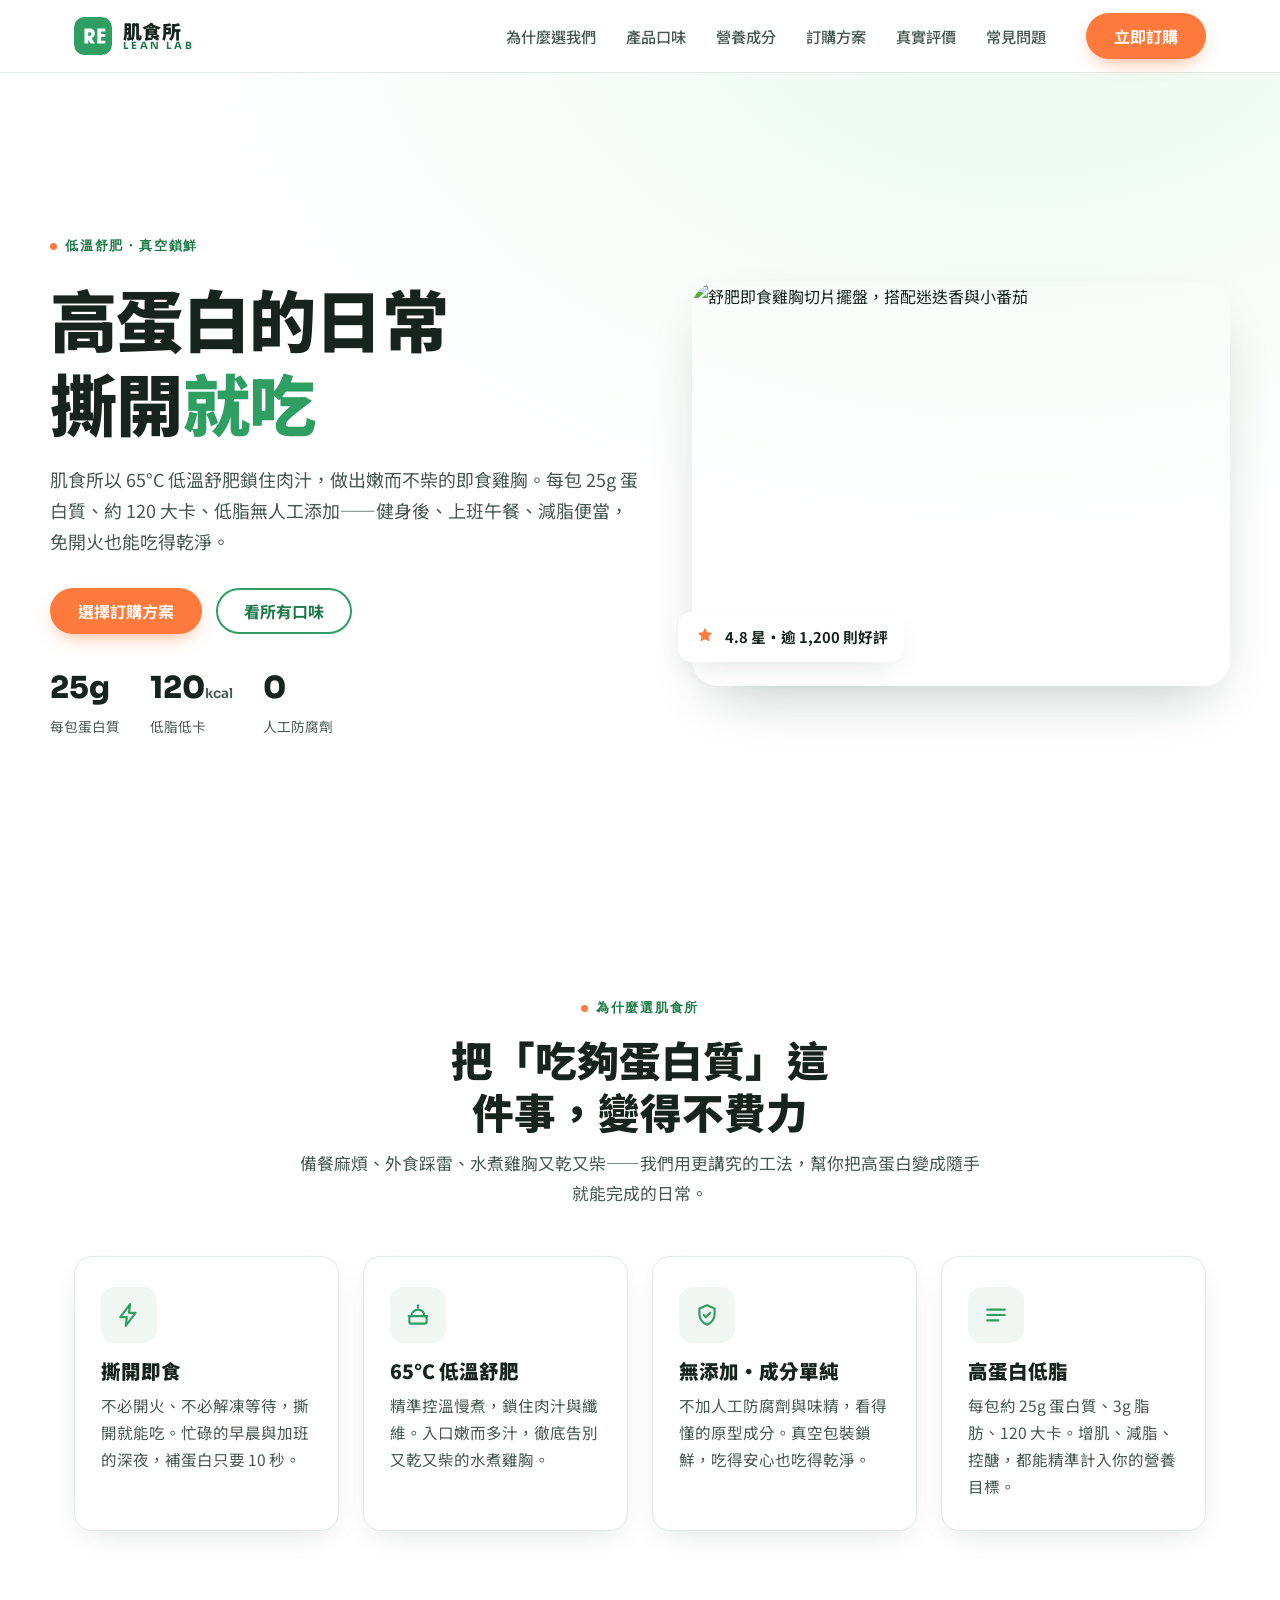
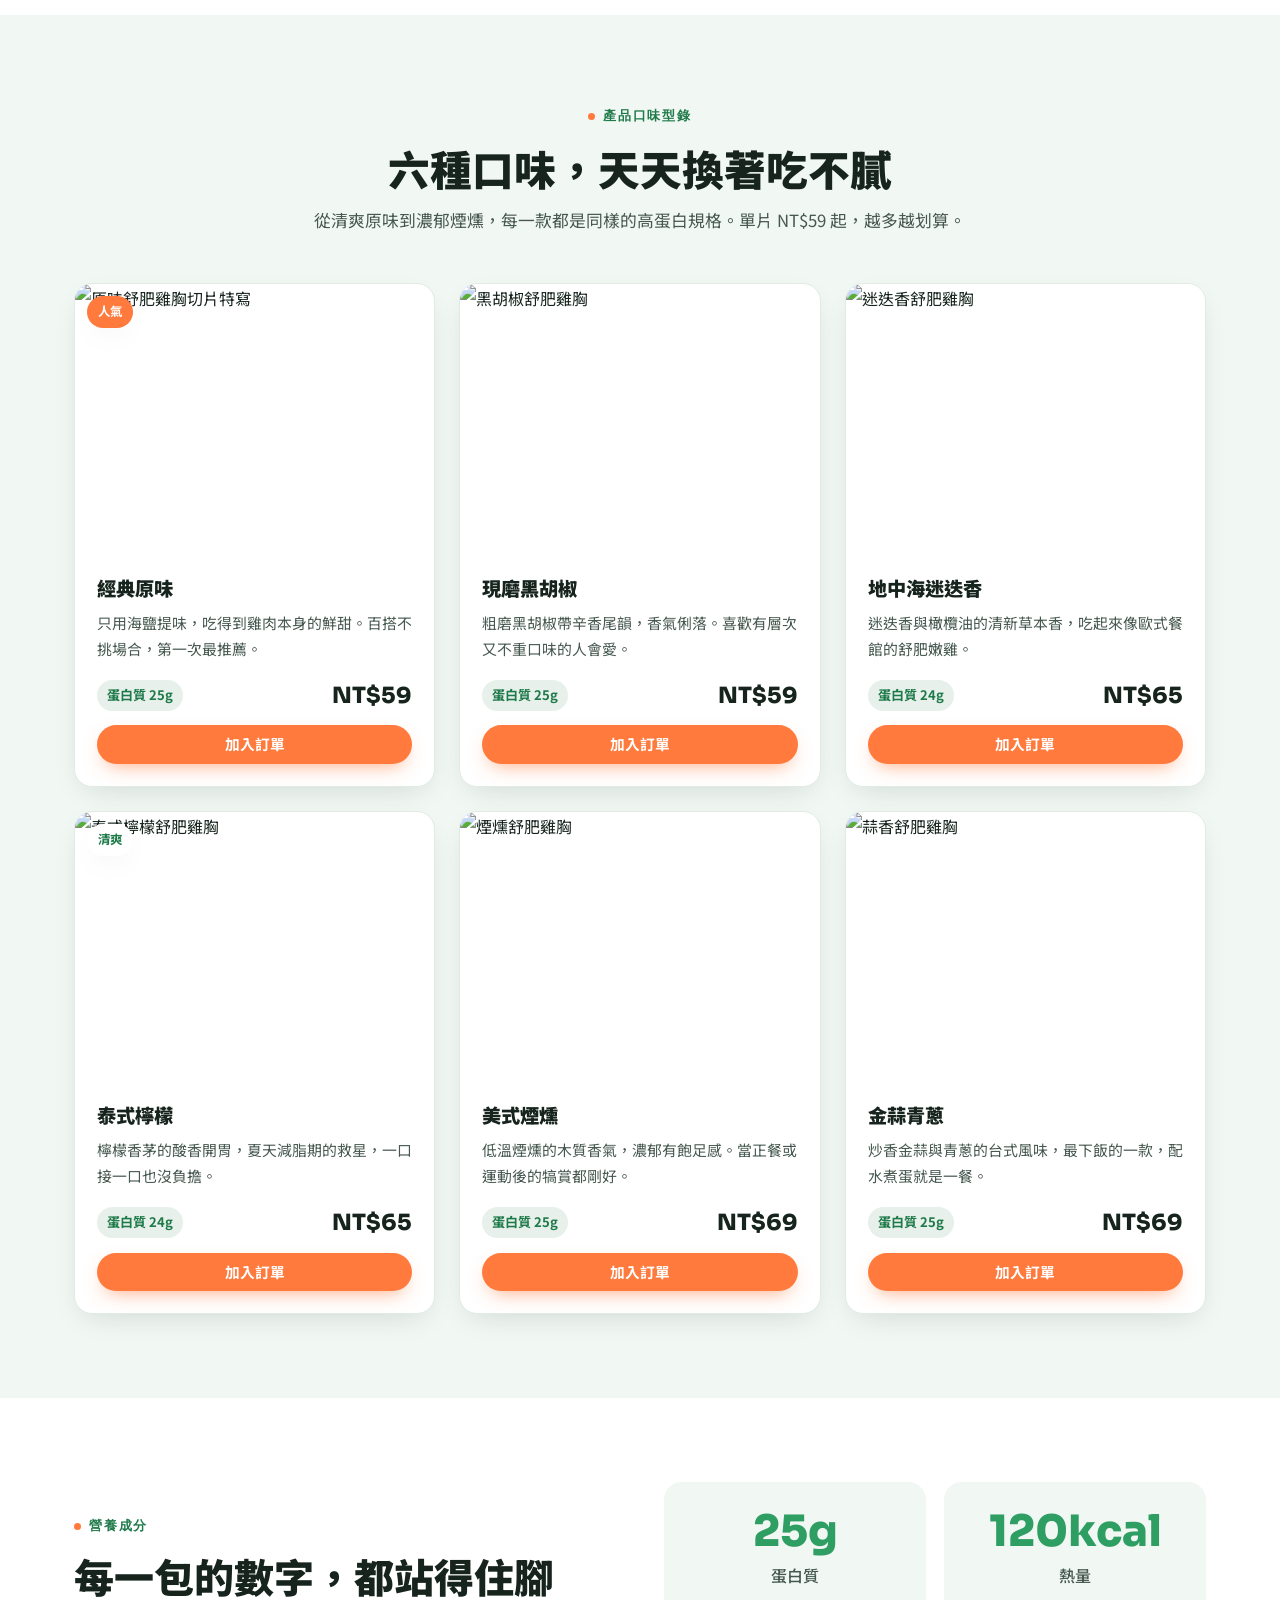
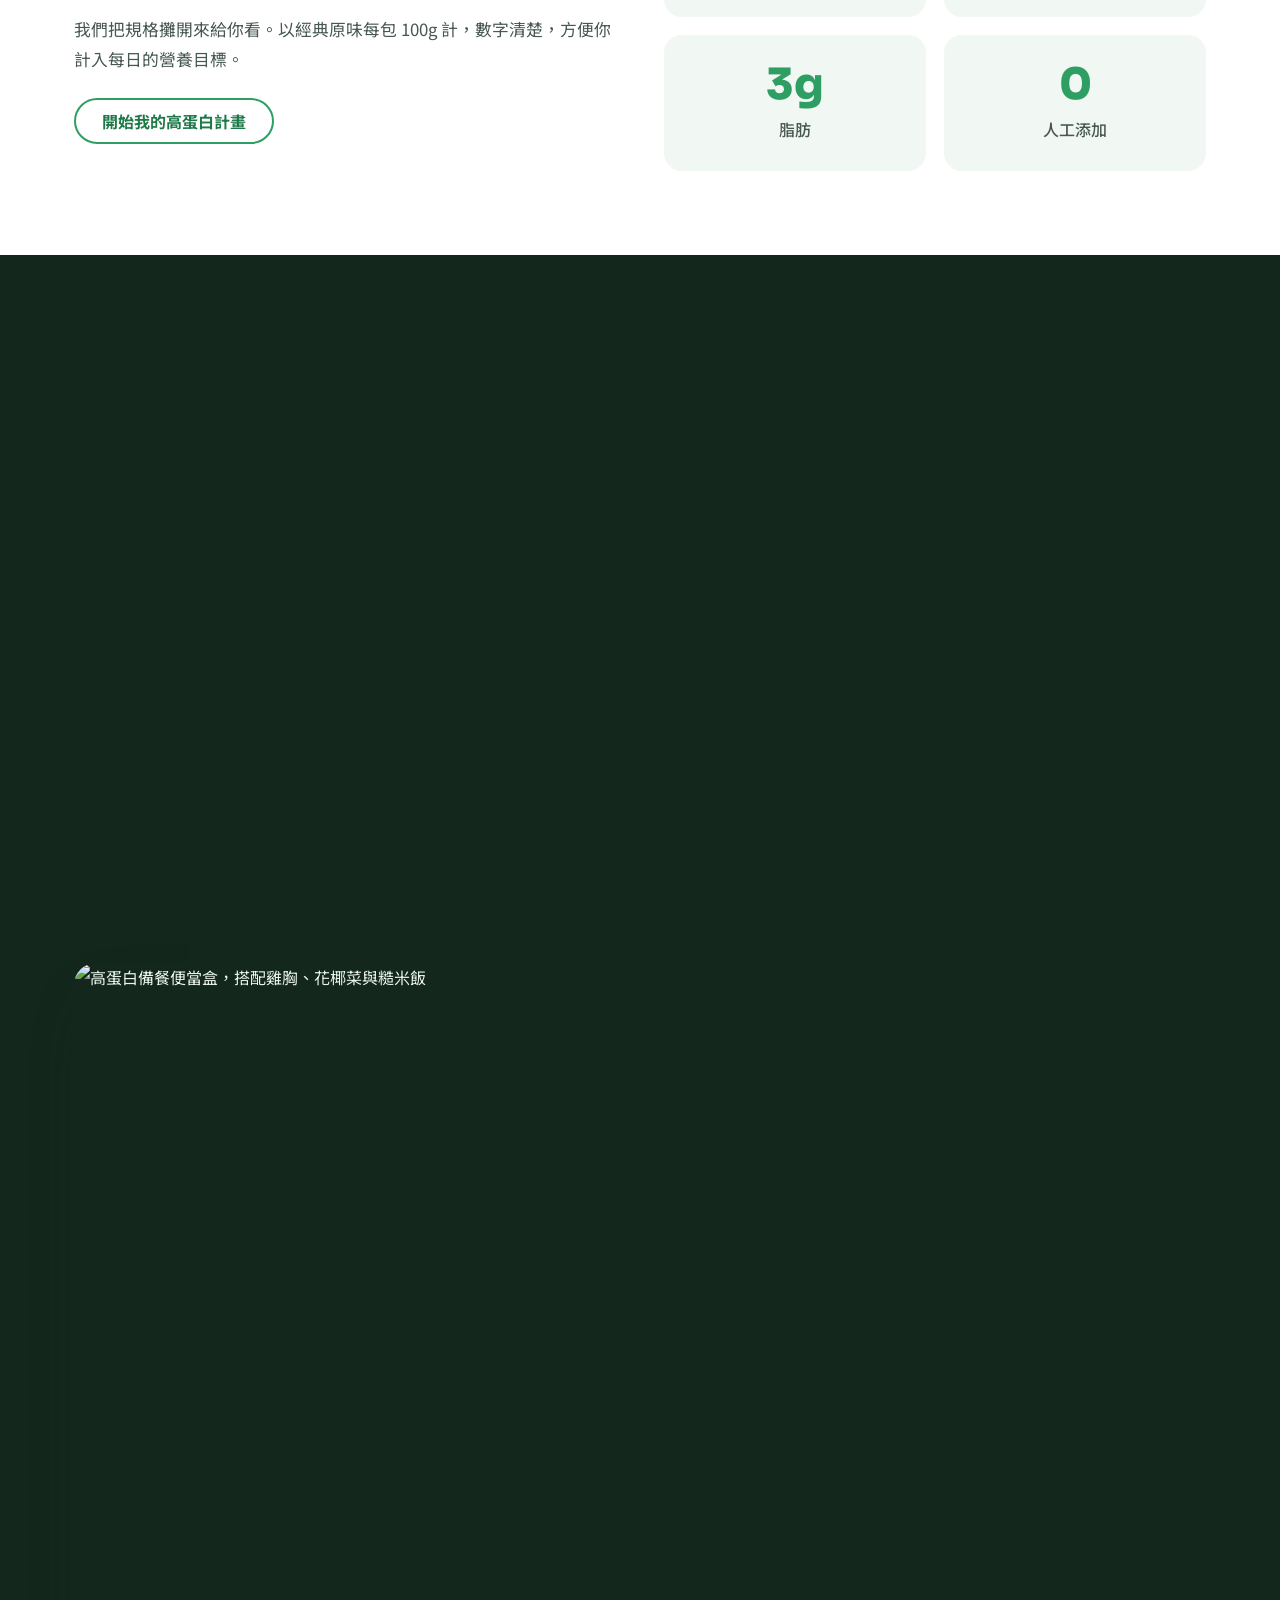
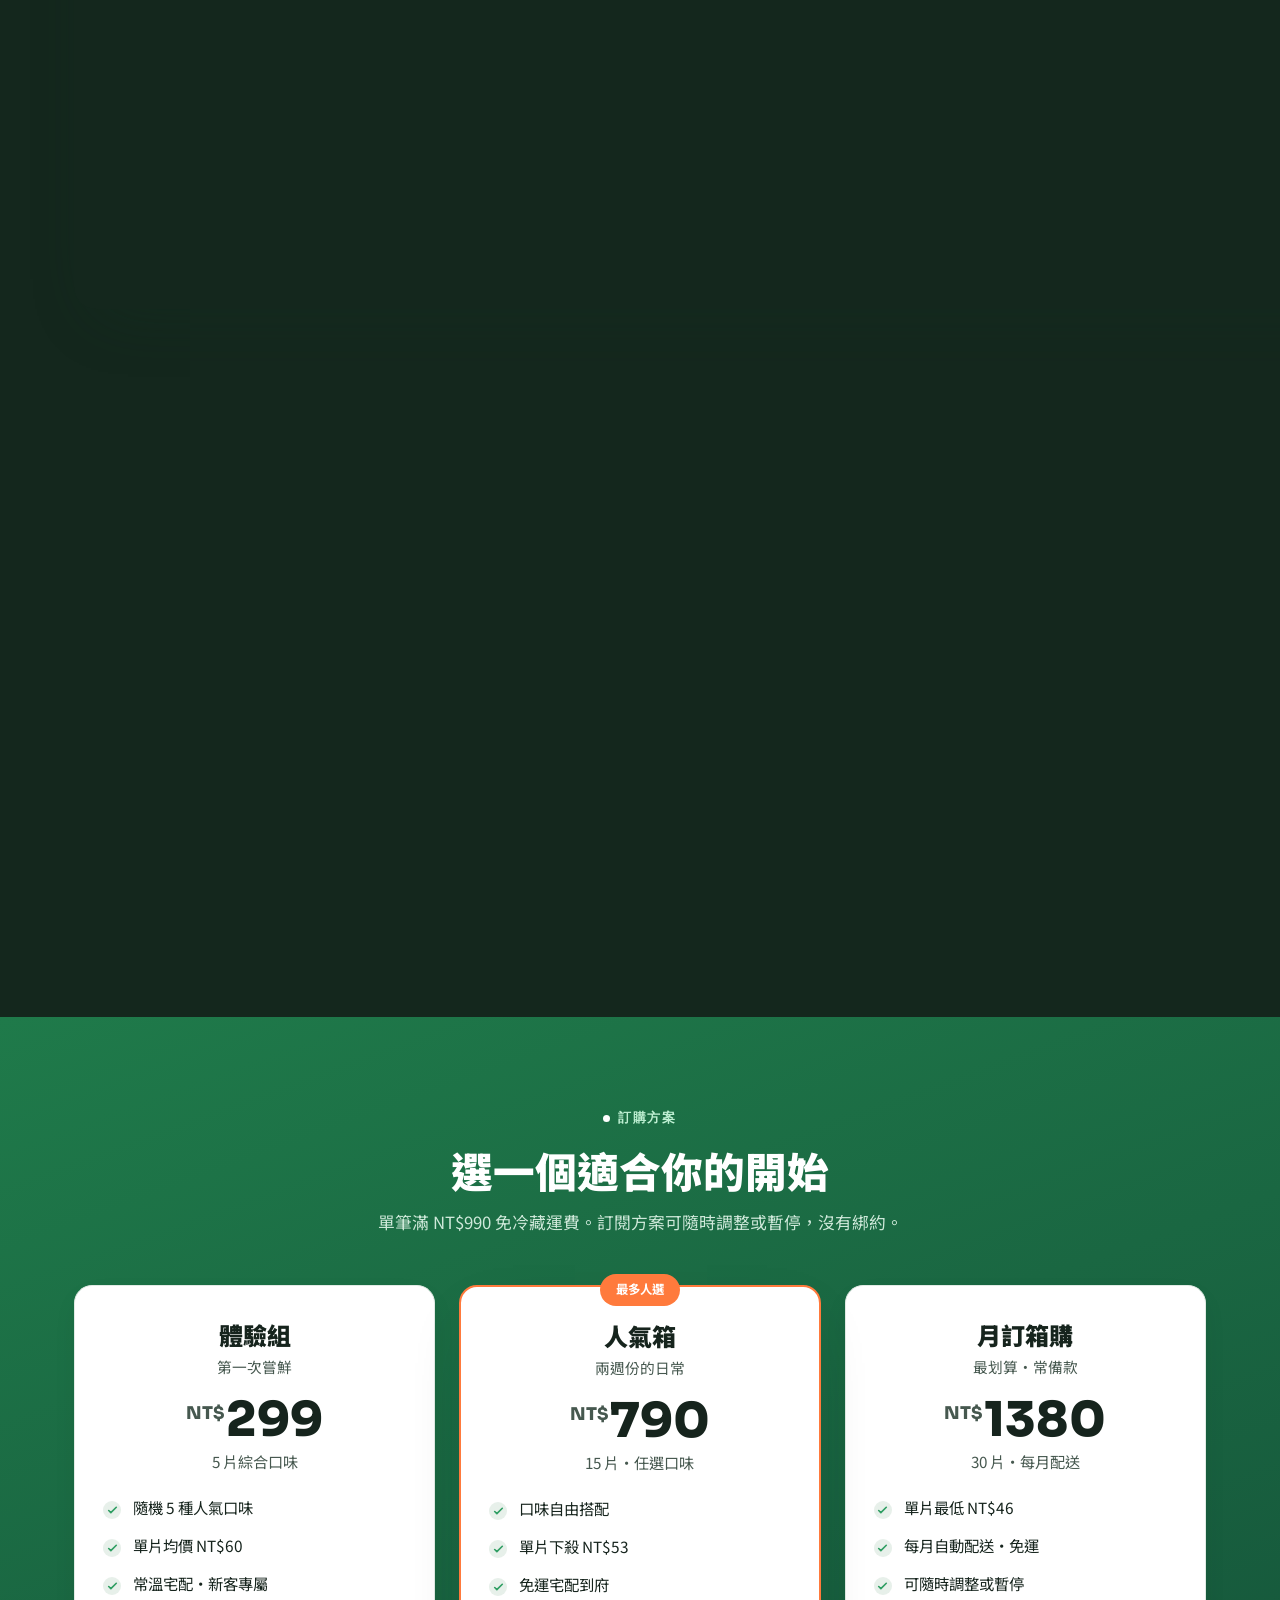
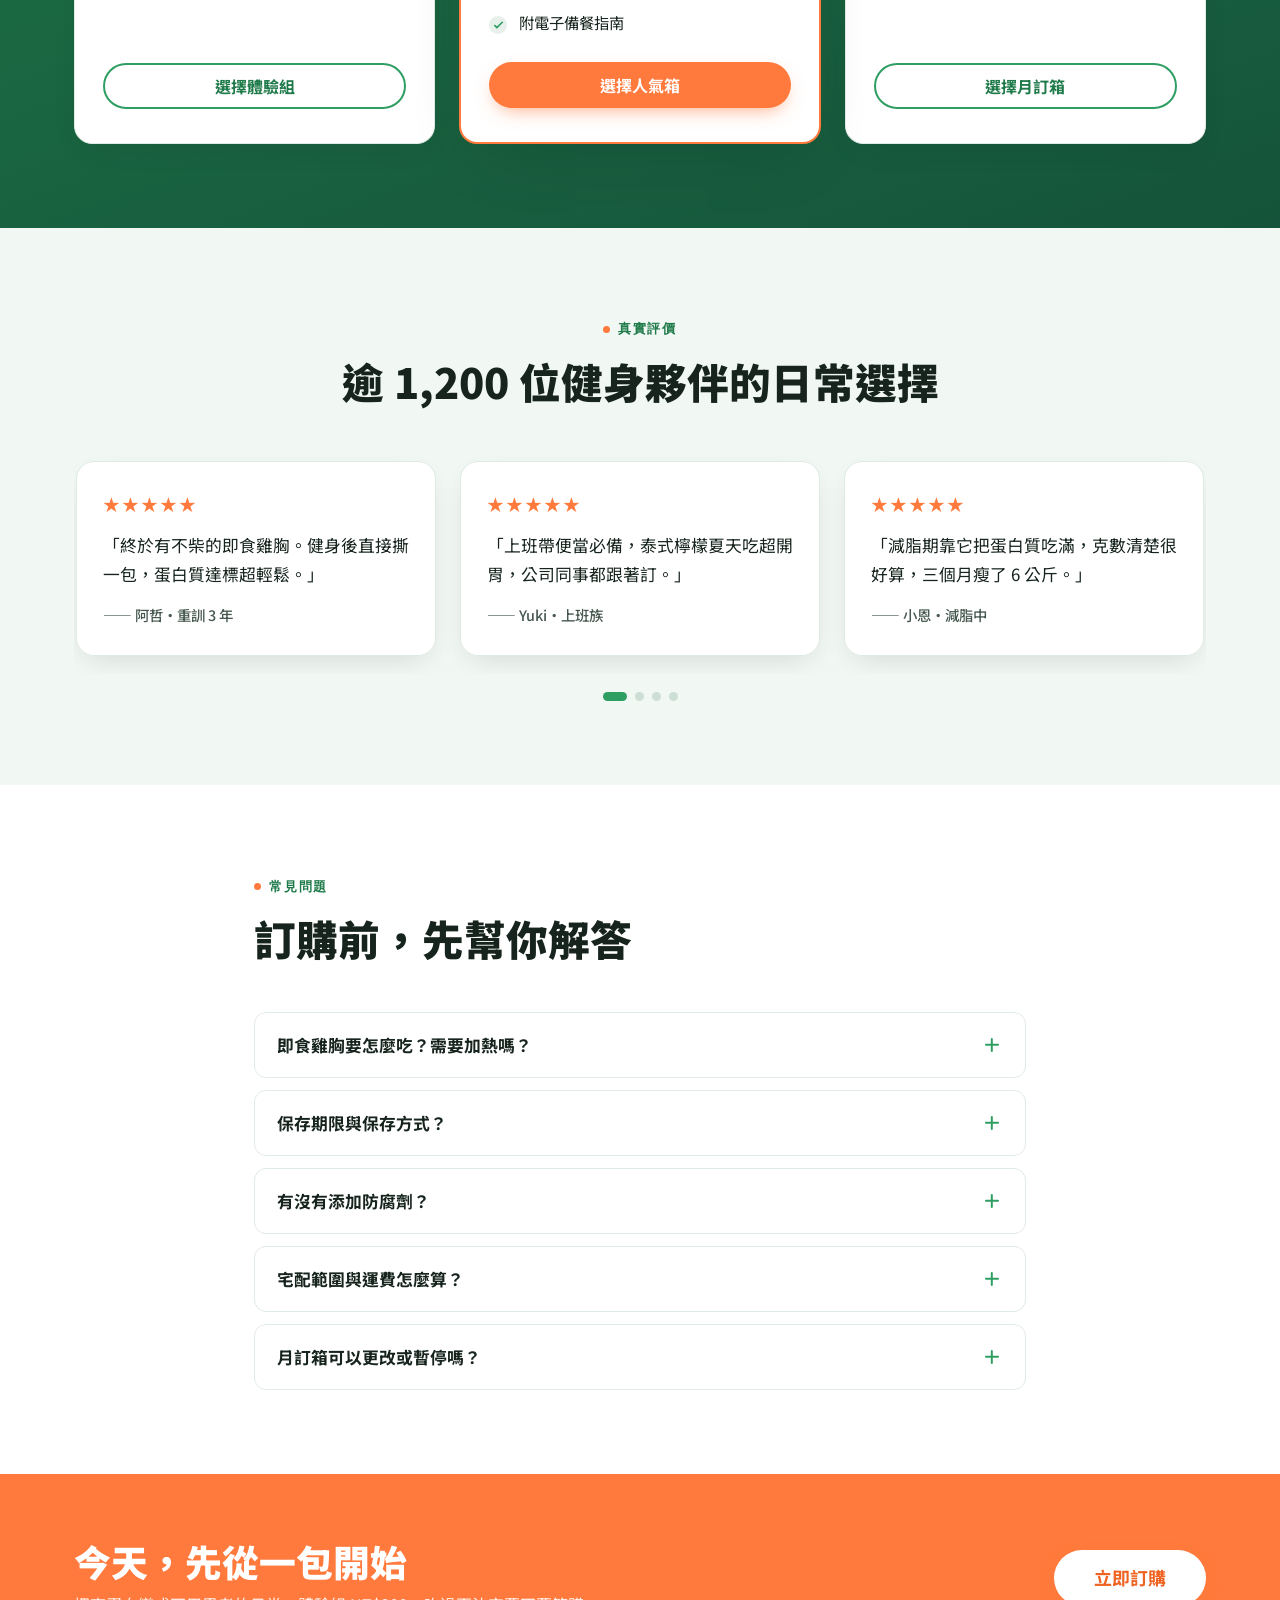
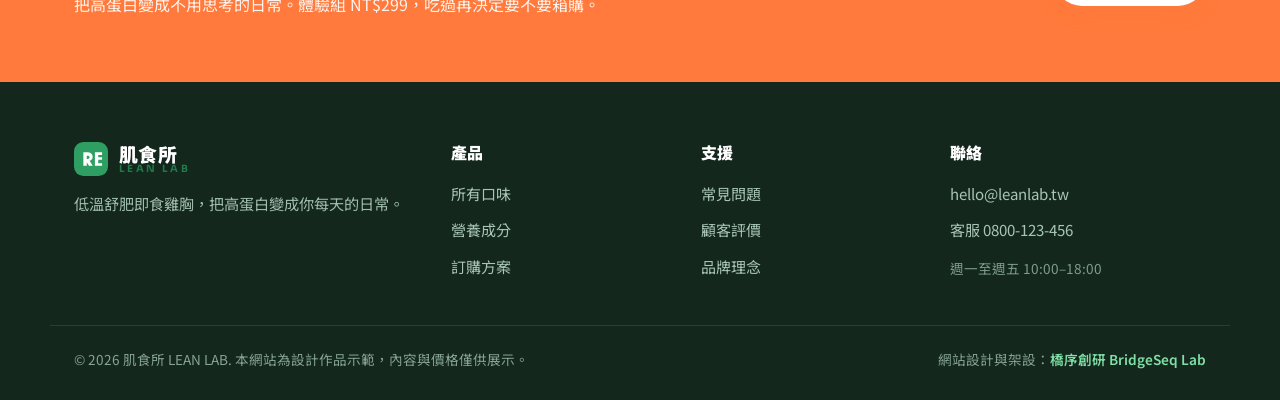
==== index.html @ 5d95fc0e "deploy leanlab landing page (text assets)" ====
<!DOCTYPE html>
<html lang="zh-Hant">
<head>
<meta charset="UTF-8">
<meta name="viewport" content="width=device-width, initial-scale=1">
<title>肌食所 LEAN LAB｜低溫舒肥即食雞胸・高蛋白免開火</title>
<meta name="description" content="肌食所 LEAN LAB 是台灣健身族的高蛋白即食雞胸品牌。低溫舒肥鎖鮮、撕開即食、每包 25g 蛋白質、低脂無人工添加。多種口味、體驗組與箱購方案，宅配到府。">
<meta name="keywords" content="即食雞胸,舒肥雞胸,高蛋白,健身餐,減脂餐,低脂雞胸肉,雞胸肉宅配,水煮雞胸,健身便當">
<link rel="canonical" href="https://izzo24.github.io/leanlab/">
<meta property="og:type" content="website">
<meta property="og:locale" content="zh_TW">
<meta property="og:site_name" content="肌食所 LEAN LAB">
<meta property="og:title" content="肌食所 LEAN LAB｜低溫舒肥即食雞胸・高蛋白免開火">
<meta property="og:description" content="低溫舒肥鎖鮮、撕開即食、每包 25g 蛋白質、低脂無添加。健身族與上班族的高蛋白日常。">
<meta property="og:url" content="https://izzo24.github.io/leanlab/">
<meta property="og:image" content="https://izzo24.github.io/leanlab/images/hero.webp">
<meta name="twitter:card" content="summary_large_image">
<meta name="theme-color" content="#2f9e63">
<link rel="icon" href="data:image/svg+xml,%3Csvg xmlns='http://www.w3.org/2000/svg' viewBox='0 0 32 32'%3E%3Crect width='32' height='32' rx='8' fill='%232f9e63'/%3E%3Cpath d='M9 22V10h3.4c3.2 0 5 1.6 5 4.2 0 1.9-1 3.2-2.8 3.8L17.6 22h-3.5l-2.4-3.7H12V22H9zm3-6.1h.7c1.2 0 1.9-.6 1.9-1.6s-.7-1.5-1.9-1.5H12v3.1z' fill='%23fff'/%3E%3Cpath d='M19.4 22V10h7v2.5h-4v2h3.6v2.4H22.4v2.6h4.1V22h-7.1z' fill='%23fff'/%3E%3C/svg%3E">
<link rel="preconnect" href="https://fonts.googleapis.com">
<link rel="preconnect" href="https://fonts.gstatic.com" crossorigin>
<link href="https://fonts.googleapis.com/css2?family=Sora:wght@500;600;700;800&family=Noto+Sans+TC:wght@400;500;700;900&display=swap" rel="stylesheet">
<link rel="stylesheet" href="./assets/style.css">
<script type="application/ld+json">
{
  "@context": "https://schema.org",
  "@graph": [
    {
      "@type": "Organization",
      "@id": "https://izzo24.github.io/leanlab/#org",
      "name": "肌食所 LEAN LAB",
      "url": "https://izzo24.github.io/leanlab/",
      "logo": "https://izzo24.github.io/leanlab/images/hero.webp",
      "description": "台灣高蛋白即食雞胸品牌，低溫舒肥鎖鮮、撕開即食。",
      "areaServed": "TW"
    },
    {
      "@type": "WebSite",
      "@id": "https://izzo24.github.io/leanlab/#web",
      "url": "https://izzo24.github.io/leanlab/",
      "name": "肌食所 LEAN LAB",
      "inLanguage": "zh-Hant",
      "publisher": { "@id": "https://izzo24.github.io/leanlab/#org" }
    },
    {
      "@type": "Product",
      "name": "肌食所舒肥即食雞胸（綜合口味）",
      "image": "https://izzo24.github.io/leanlab/images/products.webp",
      "description": "低溫舒肥即食雞胸，每包 25g 蛋白質、約 120 大卡、低脂無人工添加，撕開即食。",
      "brand": { "@id": "https://izzo24.github.io/leanlab/#org" },
      "offers": {
        "@type": "AggregateOffer",
        "priceCurrency": "TWD",
        "lowPrice": "59",
        "highPrice": "1380",
        "offerCount": "3",
        "availability": "https://schema.org/InStock"
      },
      "aggregateRating": {
        "@type": "AggregateRating",
        "ratingValue": "4.8",
        "reviewCount": "1268"
      }
    },
    {
      "@type": "FAQPage",
      "mainEntity": [
        { "@type": "Question", "name": "即食雞胸要怎麼吃？需要加熱嗎？", "acceptedAnswer": { "@type": "Answer", "text": "撕開包裝即可直接食用。若喜歡溫熱口感，可連袋隔水加熱 3 分鐘，或剪開倒入碗中微波 40 秒。" } },
        { "@type": "Question", "name": "保存期限與保存方式？", "acceptedAnswer": { "@type": "Answer", "text": "冷藏保存，未開封可冷藏 21 天；冷凍可延長至 90 天。開封後請當餐食用完畢。" } },
        { "@type": "Question", "name": "有沒有添加防腐劑？", "acceptedAnswer": { "@type": "Answer", "text": "全系列不添加人工防腐劑與味精，以低溫舒肥與真空包裝鎖鮮，成分單純。" } },
        { "@type": "Question", "name": "宅配範圍與運費？", "acceptedAnswer": { "@type": "Answer", "text": "全台本島冷藏宅配，單筆滿 NT$990 免運，未滿酌收 NT$150 冷藏運費。離島請來訊洽詢。" } }
      ]
    },
    {
      "@type": "BreadcrumbList",
      "itemListElement": [
        { "@type": "ListItem", "position": 1, "name": "首頁", "item": "https://izzo24.github.io/leanlab/" },
        { "@type": "ListItem", "position": 2, "name": "產品口味", "item": "https://izzo24.github.io/leanlab/#products" },
        { "@type": "ListItem", "position": 3, "name": "訂購方案", "item": "https://izzo24.github.io/leanlab/#plans" }
      ]
    }
  ]
}
</script>
</head>
<body>
<a class="skip" href="#main">跳至主要內容</a>

<header class="nav" id="top">
  <div class="wrap nav__in">
    <a class="brand" href="#top" aria-label="肌食所 LEAN LAB 首頁">
      <svg class="brand__mk" viewBox="0 0 40 40" width="38" height="38" aria-hidden="true"><rect width="40" height="40" rx="11" fill="#2f9e63"/><path d="M11 28V12h4.6c4 0 6.4 2 6.4 5.4 0 2.4-1.3 4-3.6 4.7L22 28h-4.4l-3-4.7H15V28h-4zm4-8h.9c1.5 0 2.4-.7 2.4-2s-.9-1.9-2.4-1.9H15V20z" fill="#fff"/><path d="M24.6 28V12H33v3.2h-4.5v2.6H33v3.1h-4.5V25H33v3h-8.4z" fill="#fff"/></svg>
      <span class="brand__tx"><b>肌食所</b><i>LEAN LAB</i></span>
    </a>
    <nav class="menu" id="menu" aria-label="主選單">
      <a href="#why">為什麼選我們</a>
      <a href="#products">產品口味</a>
      <a href="#nutrition">營養成分</a>
      <a href="#plans">訂購方案</a>
      <a href="#reviews">真實評價</a>
      <a href="#faq">常見問題</a>
    </nav>
    <a class="btn btn--cta nav__cta" href="#plans">立即訂購</a>
    <button class="burger" id="burger" aria-label="開啟選單" aria-expanded="false" aria-controls="menu">
      <span></span><span></span><span></span>
    </button>
  </div>
</header>

<main id="main">

  <section class="hero">
    <div class="wrap hero__in">
      <div class="hero__copy">
        <span class="eyebrow"><span class="dot"></span>低溫舒肥・真空鎖鮮</span>
        <h1>高蛋白的日常<br>撕開<span class="hl">就吃</span></h1>
        <p class="lede">肌食所以 65°C 低溫舒肥鎖住肉汁，做出嫩而不柴的即食雞胸。每包 25g 蛋白質、約 120 大卡、低脂無人工添加——健身後、上班午餐、減脂便當，免開火也能吃得乾淨。</p>
        <div class="hero__cta">
          <a class="btn btn--cta" href="#plans">選擇訂購方案</a>
          <a class="btn btn--ghost" href="#products">看所有口味</a>
        </div>
        <ul class="trust">
          <li><strong>25g</strong><span>每包蛋白質</span></li>
          <li><strong>120<i>kcal</i></strong><span>低脂低卡</span></li>
          <li><strong>0</strong><span>人工防腐劑</span></li>
        </ul>
      </div>
      <div class="hero__media">
        <img src="./images/hero.webp" alt="舒肥即食雞胸切片擺盤，搭配迷迭香與小番茄" width="1376" height="768" fetchpriority="high">
        <div class="hero__badge">
          <svg viewBox="0 0 24 24" width="22" height="22" aria-hidden="true"><path d="M12 2l2.4 4.9 5.4.8-3.9 3.8.9 5.4-4.8-2.5-4.8 2.5.9-5.4L4.2 7.7l5.4-.8L12 2z" fill="#ff7a3c"/></svg>
          <span>4.8 星・逾 1,200 則好評</span>
        </div>
      </div>
    </div>
  </section>

  <section class="why" id="why">
    <div class="wrap">
      <header class="sec-head">
        <span class="eyebrow eyebrow--c"><span class="dot"></span>為什麼選肌食所</span>
        <h2>把「吃夠蛋白質」這件事，變得不費力</h2>
        <p>備餐麻煩、外食踩雷、水煮雞胸又乾又柴——我們用更講究的工法，幫你把高蛋白變成隨手就能完成的日常。</p>
      </header>
      <div class="grid grid--4">
        <article class="card feat">
          <span class="feat__ic"><svg viewBox="0 0 24 24" width="26" height="26" aria-hidden="true"><path d="M13 2L4 14h6l-1 8 9-12h-6l1-8z" fill="none" stroke="#2f9e63" stroke-width="2" stroke-linejoin="round"/></svg></span>
          <h3>撕開即食</h3>
          <p>不必開火、不必解凍等待，撕開就能吃。忙碌的早晨與加班的深夜，補蛋白只要 10 秒。</p>
        </article>
        <article class="card feat">
          <span class="feat__ic"><svg viewBox="0 0 24 24" width="26" height="26" aria-hidden="true"><path d="M6 13c0-3.3 2.7-6 6-6s6 2.7 6 6" fill="none" stroke="#2f9e63" stroke-width="2" stroke-linecap="round"/><path d="M12 3v2M3.5 13h2M18.5 13h2" stroke="#2f9e63" stroke-width="2" stroke-linecap="round"/><rect x="4" y="13" width="16" height="7" rx="2" fill="none" stroke="#2f9e63" stroke-width="2"/></svg></span>
          <h3>65°C 低溫舒肥</h3>
          <p>精準控溫慢煮，鎖住肉汁與纖維。入口嫩而多汁，徹底告別又乾又柴的水煮雞胸。</p>
        </article>
        <article class="card feat">
          <span class="feat__ic"><svg viewBox="0 0 24 24" width="26" height="26" aria-hidden="true"><path d="M12 3l7 3v5c0 4.4-3 8-7 10-4-2-7-5.6-7-10V6l7-3z" fill="none" stroke="#2f9e63" stroke-width="2" stroke-linejoin="round"/><path d="M9 12l2 2 4-4" fill="none" stroke="#2f9e63" stroke-width="2" stroke-linecap="round" stroke-linejoin="round"/></svg></span>
          <h3>無添加・成分單純</h3>
          <p>不加人工防腐劑與味精，看得懂的原型成分。真空包裝鎖鮮，吃得安心也吃得乾淨。</p>
        </article>
        <article class="card feat">
          <span class="feat__ic"><svg viewBox="0 0 24 24" width="26" height="26" aria-hidden="true"><path d="M4 7h16M4 12h16M4 17h10" stroke="#2f9e63" stroke-width="2" stroke-linecap="round"/></svg></span>
          <h3>高蛋白低脂</h3>
          <p>每包約 25g 蛋白質、3g 脂肪、120 大卡。增肌、減脂、控醣，都能精準計入你的營養目標。</p>
        </article>
      </div>
    </div>
  </section>

  <section class="products" id="products">
    <div class="wrap">
      <header class="sec-head">
        <span class="eyebrow eyebrow--c"><span class="dot"></span>產品口味型錄</span>
        <h2>六種口味，天天換著吃不膩</h2>
        <p>從清爽原味到濃郁煙燻，每一款都是同樣的高蛋白規格。單片 NT$59 起，越多越划算。</p>
      </header>
      <div class="grid grid--3 prod-grid">
        <article class="card prod">
          <div class="prod__img"><img src="./images/closeup.webp" alt="原味舒肥雞胸切片特寫" width="600" height="600" loading="lazy"><span class="tag tag--hot">人氣</span></div>
          <div class="prod__body">
            <h3>經典原味</h3>
            <p>只用海鹽提味，吃得到雞肉本身的鮮甜。百搭不挑場合，第一次最推薦。</p>
            <div class="prod__meta"><span class="macro">蛋白質 25g</span><span class="price">NT$59</span></div>
            <button class="btn btn--cta btn--sm add" data-name="經典原味">加入訂單</button>
          </div>
        </article>
        <article class="card prod">
          <div class="prod__img"><img src="./images/products.webp" alt="黑胡椒舒肥雞胸" width="600" height="600" loading="lazy"></div>
          <div class="prod__body">
            <h3>現磨黑胡椒</h3>
            <p>粗磨黑胡椒帶辛香尾韻，香氣俐落。喜歡有層次又不重口味的人會愛。</p>
            <div class="prod__meta"><span class="macro">蛋白質 25g</span><span class="price">NT$59</span></div>
            <button class="btn btn--cta btn--sm add" data-name="現磨黑胡椒">加入訂單</button>
          </div>
        </article>
        <article class="card prod">
          <div class="prod__img"><img src="./images/hero.webp" alt="迷迭香舒肥雞胸" width="600" height="600" loading="lazy"></div>
          <div class="prod__body">
            <h3>地中海迷迭香</h3>
            <p>迷迭香與橄欖油的清新草本香，吃起來像歐式餐館的舒肥嫩雞。</p>
            <div class="prod__meta"><span class="macro">蛋白質 24g</span><span class="price">NT$65</span></div>
            <button class="btn btn--cta btn--sm add" data-name="地中海迷迭香">加入訂單</button>
          </div>
        </article>
        <article class="card prod">
          <div class="prod__img"><img src="./images/mealprep.webp" alt="泰式檸檬舒肥雞胸" width="600" height="600" loading="lazy"><span class="tag">清爽</span></div>
          <div class="prod__body">
            <h3>泰式檸檬</h3>
            <p>檸檬香茅的酸香開胃，夏天減脂期的救星，一口接一口也沒負擔。</p>
            <div class="prod__meta"><span class="macro">蛋白質 24g</span><span class="price">NT$65</span></div>
            <button class="btn btn--cta btn--sm add" data-name="泰式檸檬">加入訂單</button>
          </div>
        </article>
        <article class="card prod">
          <div class="prod__img"><img src="./images/closeup.webp" alt="煙燻舒肥雞胸" width="600" height="600" loading="lazy"></div>
          <div class="prod__body">
            <h3>美式煙燻</h3>
            <p>低溫煙燻的木質香氣，濃郁有飽足感。當正餐或運動後的犒賞都剛好。</p>
            <div class="prod__meta"><span class="macro">蛋白質 25g</span><span class="price">NT$69</span></div>
            <button class="btn btn--cta btn--sm add" data-name="美式煙燻">加入訂單</button>
          </div>
        </article>
        <article class="card prod">
          <div class="prod__img"><img src="./images/products.webp" alt="蒜香舒肥雞胸" width="600" height="600" loading="lazy"></div>
          <div class="prod__body">
            <h3>金蒜青蔥</h3>
            <p>炒香金蒜與青蔥的台式風味，最下飯的一款，配水煮蛋就是一餐。</p>
            <div class="prod__meta"><span class="macro">蛋白質 25g</span><span class="price">NT$69</span></div>
            <button class="btn btn--cta btn--sm add" data-name="金蒜青蔥">加入訂單</button>
          </div>
        </article>
      </div>
    </div>
  </section>

  <section class="nutrition" id="nutrition">
    <div class="wrap nutrition__in">
      <div class="nutrition__copy">
        <span class="eyebrow eyebrow--c"><span class="dot"></span>營養成分</span>
        <h2>每一包的數字，都站得住腳</h2>
        <p>我們把規格攤開來給你看。以經典原味每包 100g 計，數字清楚，方便你計入每日的營養目標。</p>
        <a class="btn btn--ghost" href="#plans">開始我的高蛋白計畫</a>
      </div>
      <div class="stats" id="stats">
        <div class="stat"><b class="num" data-to="25" data-suffix="g">0</b><span>蛋白質</span></div>
        <div class="stat"><b class="num" data-to="120" data-suffix="kcal">0</b><span>熱量</span></div>
        <div class="stat"><b class="num" data-to="3" data-suffix="g">0</b><span>脂肪</span></div>
        <div class="stat"><b class="num" data-to="0" data-suffix="">0</b><span>人工添加</span></div>
      </div>
    </div>
  </section>

  <section class="usecase">
    <div class="wrap usecase__in">
      <div class="usecase__media">
        <img src="./images/mealprep.webp" alt="高蛋白備餐便當盒，搭配雞胸、花椰菜與糙米飯" width="1376" height="768" loading="lazy">
      </div>
      <div class="usecase__copy">
        <span class="eyebrow eyebrow--c"><span class="dot"></span>怎麼吃</span>
        <h2>一片雞胸，三種日常</h2>
        <ul class="steps">
          <li><span class="steps__n">01</span><div><h3>健身後黃金補給</h3><p>運動完撕開直接吃，把握增肌的蛋白質補充時機，不必再煩惱要吃什麼。</p></div></li>
          <li><span class="steps__n">02</span><div><h3>上班族的乾淨午餐</h3><p>放進便當盒配生菜與地瓜，加熱免開火，午休也能吃得清爽不昏沉。</p></div></li>
          <li><span class="steps__n">03</span><div><h3>減脂期的精準計量</h3><p>每包克數固定、熱量透明，讓你的減脂便當好算、好準備、好堅持。</p></div></li>
        </ul>
      </div>
    </div>
  </section>

  <section class="plans" id="plans">
    <div class="wrap">
      <header class="sec-head sec-head--light">
        <span class="eyebrow eyebrow--w"><span class="dot"></span>訂購方案</span>
        <h2>選一個適合你的開始</h2>
        <p>單筆滿 NT$990 免冷藏運費。訂閱方案可隨時調整或暫停，沒有綁約。</p>
      </header>
      <div class="grid grid--3 plan-grid">
        <article class="card plan">
          <h3>體驗組</h3>
          <p class="plan__sub">第一次嘗鮮</p>
          <div class="plan__price"><span>NT$</span>299</div>
          <p class="plan__note">5 片綜合口味</p>
          <ul class="ticks">
            <li>隨機 5 種人氣口味</li>
            <li>單片均價 NT$60</li>
            <li>常溫宅配・新客專屬</li>
          </ul>
          <button class="btn btn--ghost btn--block add" data-name="體驗組（5片）">選擇體驗組</button>
        </article>
        <article class="card plan plan--featured">
          <span class="plan__flag">最多人選</span>
          <h3>人氣箱</h3>
          <p class="plan__sub">兩週份的日常</p>
          <div class="plan__price"><span>NT$</span>790</div>
          <p class="plan__note">15 片・任選口味</p>
          <ul class="ticks">
            <li>口味自由搭配</li>
            <li>單片下殺 NT$53</li>
            <li>免運宅配到府</li>
            <li>附電子備餐指南</li>
          </ul>
          <button class="btn btn--cta btn--block add" data-name="人氣箱（15片）">選擇人氣箱</button>
        </article>
        <article class="card plan">
          <h3>月訂箱購</h3>
          <p class="plan__sub">最划算・常備款</p>
          <div class="plan__price"><span>NT$</span>1380</div>
          <p class="plan__note">30 片・每月配送</p>
          <ul class="ticks">
            <li>單片最低 NT$46</li>
            <li>每月自動配送・免運</li>
            <li>可隨時調整或暫停</li>
          </ul>
          <button class="btn btn--ghost btn--block add" data-name="月訂箱購（30片）">選擇月訂箱</button>
        </article>
      </div>
    </div>
  </section>

  <section class="reviews" id="reviews">
    <div class="wrap">
      <header class="sec-head">
        <span class="eyebrow eyebrow--c"><span class="dot"></span>真實評價</span>
        <h2>逾 1,200 位健身夥伴的日常選擇</h2>
      </header>
      <div class="rev-track" id="revTrack">
        <figure class="card rev"><div class="stars" aria-label="5 星">★★★★★</div><blockquote>「終於有不柴的即食雞胸。健身後直接撕一包，蛋白質達標超輕鬆。」</blockquote><figcaption>—— 阿哲・重訓 3 年</figcaption></figure>
        <figure class="card rev"><div class="stars" aria-label="5 星">★★★★★</div><blockquote>「上班帶便當必備，泰式檸檬夏天吃超開胃，公司同事都跟著訂。」</blockquote><figcaption>—— Yuki・上班族</figcaption></figure>
        <figure class="card rev"><div class="stars" aria-label="5 星">★★★★★</div><blockquote>「減脂期靠它把蛋白質吃滿，克數清楚很好算，三個月瘦了 6 公斤。」</blockquote><figcaption>—— 小恩・減脂中</figcaption></figure>
        <figure class="card rev"><div class="stars" aria-label="5 星">★★★★☆</div><blockquote>「煙燻口味很香，份量剛好。希望之後出更多新口味！」</blockquote><figcaption>—— Marcus・馬拉松跑者</figcaption></figure>
      </div>
      <div class="rev-dots" id="revDots" aria-hidden="true"></div>
    </div>
  </section>

  <section class="faq" id="faq">
    <div class="wrap faq__in">
      <header class="sec-head sec-head--left">
        <span class="eyebrow eyebrow--c"><span class="dot"></span>常見問題</span>
        <h2>訂購前，先幫你解答</h2>
      </header>
      <div class="acc" id="acc">
        <div class="acc__item"><button class="acc__q" aria-expanded="false">即食雞胸要怎麼吃？需要加熱嗎？<span class="acc__ic" aria-hidden="true"></span></button><div class="acc__a"><p>撕開包裝即可直接食用。若喜歡溫熱口感，可連袋隔水加熱 3 分鐘，或剪開倒入碗中微波約 40 秒。</p></div></div>
        <div class="acc__item"><button class="acc__q" aria-expanded="false">保存期限與保存方式？<span class="acc__ic" aria-hidden="true"></span></button><div class="acc__a"><p>請冷藏保存。未開封冷藏可放 21 天，冷凍可延長至 90 天；開封後請於當餐食用完畢。</p></div></div>
        <div class="acc__item"><button class="acc__q" aria-expanded="false">有沒有添加防腐劑？<span class="acc__ic" aria-hidden="true"></span></button><div class="acc__a"><p>全系列不添加人工防腐劑與味精，以低溫舒肥與真空包裝鎖鮮，成分單純看得懂。</p></div></div>
        <div class="acc__item"><button class="acc__q" aria-expanded="false">宅配範圍與運費怎麼算？<span class="acc__ic" aria-hidden="true"></span></button><div class="acc__a"><p>全台本島冷藏宅配，單筆滿 NT$990 免運，未滿酌收 NT$150 冷藏運費。離島配送請來訊洽詢。</p></div></div>
        <div class="acc__item"><button class="acc__q" aria-expanded="false">月訂箱可以更改或暫停嗎？<span class="acc__ic" aria-hidden="true"></span></button><div class="acc__a"><p>可以。月訂方案沒有綁約，於每次出貨前 3 天皆可於會員後台調整口味、延後或暫停配送。</p></div></div>
      </div>
    </div>
  </section>

  <section class="cta-band">
    <div class="wrap cta-band__in">
      <div>
        <h2>今天，先從一包開始</h2>
        <p>把高蛋白變成不用思考的日常。體驗組 NT$299，吃過再決定要不要箱購。</p>
      </div>
      <a class="btn btn--cta btn--lg" href="#plans">立即訂購</a>
    </div>
  </section>

</main>

<footer class="foot">
  <div class="wrap foot__in">
    <div class="foot__brand">
      <a class="brand brand--foot" href="#top" aria-label="肌食所 LEAN LAB">
        <svg class="brand__mk" viewBox="0 0 40 40" width="34" height="34" aria-hidden="true"><rect width="40" height="40" rx="11" fill="#2f9e63"/><path d="M11 28V12h4.6c4 0 6.4 2 6.4 5.4 0 2.4-1.3 4-3.6 4.7L22 28h-4.4l-3-4.7H15V28h-4zm4-8h.9c1.5 0 2.4-.7 2.4-2s-.9-1.9-2.4-1.9H15V20z" fill="#fff"/><path d="M24.6 28V12H33v3.2h-4.5v2.6H33v3.1h-4.5V25H33v3h-8.4z" fill="#fff"/></svg>
        <span class="brand__tx"><b>肌食所</b><i>LEAN LAB</i></span>
      </a>
      <p>低溫舒肥即食雞胸，把高蛋白變成你每天的日常。</p>
    </div>
    <nav class="foot__col" aria-label="產品">
      <h4>產品</h4>
      <a href="#products">所有口味</a>
      <a href="#nutrition">營養成分</a>
      <a href="#plans">訂購方案</a>
    </nav>
    <nav class="foot__col" aria-label="支援">
      <h4>支援</h4>
      <a href="#faq">常見問題</a>
      <a href="#reviews">顧客評價</a>
      <a href="#why">品牌理念</a>
    </nav>
    <div class="foot__col">
      <h4>聯絡</h4>
      <a href="mailto:hello@leanlab.tw">hello@leanlab.tw</a>
      <a href="tel:0800123456">客服 0800-123-456</a>
      <p class="foot__hours">週一至週五 10:00–18:00</p>
    </div>
  </div>
  <div class="wrap foot__btm">
    <small>© 2026 肌食所 LEAN LAB. 本網站為設計作品示範，內容與價格僅供展示。</small>
    <small class="foot__credit">網站設計與架設：<a href="https://bridgeseqlab.com" target="_blank" rel="noopener">橋序創研 BridgeSeq Lab</a></small>
  </div>
</footer>

<button class="totop" id="totop" aria-label="回到頂端">
  <svg viewBox="0 0 24 24" width="22" height="22" aria-hidden="true"><path d="M12 19V6M6 12l6-6 6 6" fill="none" stroke="currentColor" stroke-width="2.2" stroke-linecap="round" stroke-linejoin="round"/></svg>
</button>

<div class="toast" id="toast" role="status" aria-live="polite"></div>

<script src="./assets/app.js" defer></script>
</body>
</html>
---- assets/style.css ----
:root{
  --bg:#ffffff; --ink:#16241d; --ink-2:#46584f; --green:#2f9e63; --green-d:#1f7a4a;
  --orange:#ff7a3c; --orange-d:#ef6322; --mist:#f1f7f3; --mist-2:#e7f0ea; --line:#e1ebe5;
  --dark:#14271d; --r:18px; --r-sm:12px; --maxw:1180px;
  --shadow:0 10px 30px -12px rgba(20,50,35,.18); --shadow-lg:0 24px 60px -24px rgba(20,50,35,.32);
  --sora:"Sora",system-ui,sans-serif; --tc:"Noto Sans TC",system-ui,sans-serif;
}
*{box-sizing:border-box;margin:0;padding:0}
html{scroll-behavior:smooth;-webkit-text-size-adjust:100%}
body{font-family:var(--tc);color:var(--ink);background:var(--bg);line-height:1.75;font-weight:400;overflow-x:hidden}
img{max-width:100%;height:auto;display:block}
a{color:inherit;text-decoration:none}
h1,h2,h3,h4{line-height:1.25;text-wrap:balance;font-weight:900}
p{text-wrap:pretty}
.wrap{width:100%;max-width:var(--maxw);margin:0 auto;padding:0 24px}
.skip{position:absolute;left:-999px;top:0;background:var(--green);color:#fff;padding:10px 16px;border-radius:0 0 10px 0;z-index:200}
.skip:focus{left:0}

/* buttons */
.btn{display:inline-flex;align-items:center;justify-content:center;gap:8px;font-family:var(--tc);font-weight:700;font-size:1rem;padding:13px 26px;border-radius:999px;border:2px solid transparent;cursor:pointer;transition:.22s ease;white-space:nowrap;line-height:1}
.btn--cta{background:var(--orange);color:#fff;box-shadow:0 8px 20px -8px rgba(255,122,60,.7)}
.btn--cta:hover{background:var(--orange-d);transform:translateY(-2px)}
.btn--ghost{background:transparent;color:var(--green-d);border-color:var(--green)}
.btn--ghost:hover{background:var(--green);color:#fff}
.btn--sm{padding:10px 18px;font-size:.92rem}
.btn--lg{padding:17px 38px;font-size:1.12rem}
.btn--block{width:100%}

/* eyebrow / headings */
.eyebrow{display:inline-flex;align-items:center;gap:8px;font-family:var(--sora);font-weight:700;font-size:.8rem;letter-spacing:.14em;text-transform:uppercase;color:var(--green-d)}
.eyebrow .dot{width:7px;height:7px;border-radius:50%;background:var(--orange);display:inline-block}
.eyebrow--w{color:#bff0d3}.eyebrow--w .dot{background:#fff}
.sec-head{max-width:680px;margin:0 auto 48px;text-align:center}
.sec-head--left{text-align:left;margin-left:0}
.sec-head h2{font-size:clamp(1.7rem,3.6vw,2.6rem);margin:14px 0 12px}
.sec-head p{color:var(--ink-2);font-size:1.05rem}
.sec-head--light h2{color:#fff}.sec-head--light p{color:#cfe9da}

/* nav */
.nav{position:sticky;top:0;z-index:100;background:rgba(255,255,255,.88);backdrop-filter:blur(12px);border-bottom:1px solid var(--line)}
.nav__in{display:flex;align-items:center;gap:20px;height:72px}
.brand{display:flex;align-items:center;gap:11px}
.brand__tx{display:flex;flex-direction:column;line-height:1.05}
.brand__tx b{font-size:1.18rem;font-weight:900;letter-spacing:.02em}
.brand__tx i{font-family:var(--sora);font-style:normal;font-weight:700;font-size:.62rem;letter-spacing:.24em;color:var(--green-d)}
.menu{display:flex;gap:6px;margin-left:auto}
.menu a{font-size:.95rem;font-weight:500;color:var(--ink-2);padding:8px 12px;border-radius:8px;transition:.18s}
.menu a:hover{color:var(--green-d);background:var(--mist)}
.nav__cta{margin-left:8px}
.burger{display:none;flex-direction:column;gap:5px;width:46px;height:46px;border:1px solid var(--line);border-radius:12px;background:#fff;cursor:pointer;align-items:center;justify-content:center;margin-left:auto}
.burger span{width:22px;height:2.4px;background:var(--ink);border-radius:2px;transition:.25s}
.burger[aria-expanded="true"] span:nth-child(1){transform:translateY(7.4px) rotate(45deg)}
.burger[aria-expanded="true"] span:nth-child(2){opacity:0}
.burger[aria-expanded="true"] span:nth-child(3){transform:translateY(-7.4px) rotate(-45deg)}

/* hero */
.hero{background:radial-gradient(120% 120% at 80% -10%,#eafaf0 0%,#fff 55%)}
.hero__in{display:grid;grid-template-columns:1.05fr .95fr;gap:48px;align-items:center;padding:72px 0 84px}
.eyebrow--c{justify-content:center}
.hero .eyebrow{justify-content:flex-start}
.hero h1{font-size:clamp(2.5rem,6vw,4.2rem);letter-spacing:-.01em;margin:18px 0 20px}
.hero h1 .hl{color:var(--green)}
.lede{font-size:1.12rem;color:var(--ink-2);max-width:34em}
.hero__cta{display:flex;gap:14px;margin:30px 0 28px;flex-wrap:wrap}
.trust{list-style:none;display:flex;gap:30px;flex-wrap:wrap}
.trust li{display:flex;flex-direction:column}
.trust strong{font-family:var(--sora);font-size:1.9rem;font-weight:800;color:var(--ink)}
.trust strong i{font-style:normal;font-size:.85rem;font-weight:600;color:var(--ink-2)}
.trust span{font-size:.85rem;color:var(--ink-2)}
.hero__media{position:relative}
.hero__media img{width:100%;border-radius:26px;box-shadow:var(--shadow-lg);aspect-ratio:16/12;object-fit:cover}
.hero__badge{position:absolute;left:-14px;bottom:24px;background:#fff;border-radius:14px;padding:12px 16px;display:flex;align-items:center;gap:9px;box-shadow:var(--shadow);font-weight:700;font-size:.92rem}

/* generic card + grids */
.card{background:#fff;border:1px solid var(--line);border-radius:var(--r);box-shadow:var(--shadow)}
.grid{display:grid;gap:24px}
.grid--4{grid-template-columns:repeat(4,1fr)}
.grid--3{grid-template-columns:repeat(3,1fr)}
section{padding:84px 0}

/* why */
.why{background:var(--bg)}
.feat{padding:30px 26px}
.feat__ic{display:inline-flex;width:56px;height:56px;align-items:center;justify-content:center;background:var(--mist);border-radius:14px;margin-bottom:16px}
.feat h3{font-size:1.22rem;margin-bottom:8px}
.feat p{color:var(--ink-2);font-size:.97rem}

/* products */
.products{background:var(--mist)}
.prod{overflow:hidden;display:flex;flex-direction:column;transition:.25s}
.prod:hover{transform:translateY(-4px);box-shadow:var(--shadow-lg)}
.prod__img{position:relative;aspect-ratio:4/3;overflow:hidden}
.prod__img img{width:100%;height:100%;object-fit:cover;transition:.5s}
.prod:hover .prod__img img{transform:scale(1.06)}
.tag{position:absolute;top:12px;left:12px;background:#fff;color:var(--green-d);font-size:.78rem;font-weight:700;padding:5px 11px;border-radius:999px;box-shadow:var(--shadow)}
.tag--hot{background:var(--orange);color:#fff}
.prod__body{padding:22px;display:flex;flex-direction:column;gap:10px;flex:1}
.prod__body h3{font-size:1.2rem}
.prod__body p{color:var(--ink-2);font-size:.93rem;flex:1}
.prod__meta{display:flex;align-items:center;justify-content:space-between;margin-top:4px}
.macro{font-size:.82rem;font-weight:700;color:var(--green-d);background:var(--mist-2);padding:4px 10px;border-radius:999px}
.price{font-family:var(--sora);font-size:1.4rem;font-weight:800;color:var(--ink)}

/* nutrition */
.nutrition{background:var(--bg)}
.nutrition__in{display:grid;grid-template-columns:1fr 1fr;gap:48px;align-items:center}
.nutrition__copy h2{font-size:clamp(1.7rem,3.4vw,2.5rem);margin:14px 0 14px}
.nutrition__copy p{color:var(--ink-2);margin-bottom:24px;font-size:1.05rem}
.stats{display:grid;grid-template-columns:1fr 1fr;gap:18px}
.stat{background:var(--mist);border-radius:var(--r);padding:28px 22px;text-align:center}
.stat .num{font-family:var(--sora);font-size:2.7rem;font-weight:800;color:var(--green);display:block;line-height:1}
.stat span{display:block;margin-top:8px;color:var(--ink-2);font-weight:500}

/* usecase */
.usecase{background:var(--dark);color:#eaf5ee}
.usecase__in{display:grid;grid-template-columns:1fr 1fr;gap:54px;align-items:center}
.usecase__media img{border-radius:22px;aspect-ratio:16/11;object-fit:cover;box-shadow:var(--shadow-lg)}
.usecase__copy h2{font-size:clamp(1.7rem,3.4vw,2.5rem);color:#fff;margin:14px 0 22px}
.usecase .eyebrow{color:#7fe0a6}.usecase .eyebrow .dot{background:var(--orange)}
.steps{list-style:none;display:flex;flex-direction:column;gap:22px}
.steps li{display:flex;gap:18px;align-items:flex-start}
.steps__n{font-family:var(--sora);font-weight:800;color:var(--orange);font-size:1.1rem;flex:none;width:42px;height:42px;border:1.5px solid rgba(255,255,255,.2);border-radius:50%;display:flex;align-items:center;justify-content:center}
.steps h3{font-size:1.16rem;color:#fff;margin-bottom:4px}
.steps p{color:#bcd6c6;font-size:.96rem}

/* plans */
.plans{background:linear-gradient(160deg,var(--green-d),#15543a)}
.plan{padding:34px 28px;text-align:center;position:relative;display:flex;flex-direction:column}
.plan h3{font-size:1.5rem}
.plan__sub{color:var(--ink-2);font-size:.92rem;margin-top:4px}
.plan__price{font-family:var(--sora);font-size:3rem;font-weight:800;color:var(--ink);margin:16px 0 4px;line-height:1}
.plan__price span{font-size:1.1rem;vertical-align:super;color:var(--ink-2);margin-right:2px}
.plan__note{color:var(--ink-2);font-size:.95rem;margin-bottom:20px}
.ticks{list-style:none;text-align:left;display:flex;flex-direction:column;gap:11px;margin-bottom:26px;flex:1}
.ticks li{padding-left:30px;position:relative;font-size:.96rem;color:var(--ink)}
.ticks li::before{content:"";position:absolute;left:0;top:7px;width:18px;height:18px;border-radius:50%;background:var(--mist-2);background-image:url("data:image/svg+xml,%3Csvg xmlns='http://www.w3.org/2000/svg' viewBox='0 0 24 24'%3E%3Cpath d='M5 12l4 4 10-10' fill='none' stroke='%232f9e63' stroke-width='3' stroke-linecap='round' stroke-linejoin='round'/%3E%3C/svg%3E");background-size:13px;background-repeat:no-repeat;background-position:center}
.plan--featured{transform:scale(1.04);border:2px solid var(--orange);box-shadow:var(--shadow-lg);z-index:2}
.plan__flag{position:absolute;top:-13px;left:50%;transform:translateX(-50%);background:var(--orange);color:#fff;font-size:.78rem;font-weight:700;padding:5px 16px;border-radius:999px;white-space:nowrap}

/* reviews */
.reviews{background:var(--mist)}
.rev-track{display:flex;gap:24px;overflow-x:auto;scroll-snap-type:x mandatory;padding:6px 2px 18px;-webkit-overflow-scrolling:touch;scrollbar-width:none}
.rev-track::-webkit-scrollbar{display:none}
.rev{flex:0 0 360px;max-width:88vw;scroll-snap-align:center;padding:28px 26px}
.stars{color:var(--orange);letter-spacing:2px;font-size:1.05rem;margin-bottom:12px}
.rev blockquote{font-size:1.05rem;color:var(--ink);margin-bottom:14px;line-height:1.7}
.rev figcaption{color:var(--ink-2);font-size:.9rem;font-weight:500}
.rev-dots{display:flex;gap:8px;justify-content:center;margin-top:18px}
.rev-dots button{width:9px;height:9px;border-radius:50%;border:none;background:#cdded4;cursor:pointer;transition:.2s;padding:0}
.rev-dots button[aria-current="true"]{background:var(--green);width:24px;border-radius:999px}

/* faq */
.faq{background:var(--bg)}
.faq__in{max-width:820px;margin:0 auto}
.acc{margin-top:28px;display:flex;flex-direction:column;gap:12px}
.acc__item{border:1px solid var(--line);border-radius:var(--r-sm);overflow:hidden;background:#fff}
.acc__q{width:100%;text-align:left;background:none;border:none;padding:20px 22px;font-family:var(--tc);font-size:1.05rem;font-weight:700;color:var(--ink);cursor:pointer;display:flex;justify-content:space-between;align-items:center;gap:16px}
.acc__ic{flex:none;width:22px;height:22px;position:relative}
.acc__ic::before,.acc__ic::after{content:"";position:absolute;background:var(--green);border-radius:2px;left:50%;top:50%}
.acc__ic::before{width:14px;height:2.4px;transform:translate(-50%,-50%)}
.acc__ic::after{width:2.4px;height:14px;transform:translate(-50%,-50%);transition:.25s}
.acc__q[aria-expanded="true"] .acc__ic::after{transform:translate(-50%,-50%) rotate(90deg);opacity:0}
.acc__a{max-height:0;overflow:hidden;transition:max-height .3s ease}
.acc__a p{padding:0 22px 20px;color:var(--ink-2)}

/* cta band */
.cta-band{background:var(--orange);color:#fff;padding:64px 0}
.cta-band__in{display:flex;align-items:center;justify-content:space-between;gap:30px;flex-wrap:wrap}
.cta-band h2{font-size:clamp(1.6rem,3.2vw,2.3rem)}
.cta-band p{color:#fff3ec;margin-top:6px;max-width:40em}
.cta-band .btn--cta{background:#fff;color:var(--orange-d)}
.cta-band .btn--cta:hover{background:var(--dark);color:#fff}

/* footer */
.foot{background:var(--dark);color:#cfe1d6;padding:60px 0 28px}
.foot__in{display:grid;grid-template-columns:1.6fr 1fr 1fr 1.2fr;gap:36px}
.brand--foot .brand__tx b{color:#fff}
.foot__brand p{margin-top:14px;color:#9fbcab;font-size:.95rem;max-width:24em}
.foot__col h4{color:#fff;font-size:1rem;margin-bottom:14px}
.foot__col a{display:block;color:#a8c5b6;font-size:.94rem;padding:5px 0;transition:.18s}
.foot__col a:hover{color:#7fe0a6}
.foot__hours{color:#7e9c8c;font-size:.85rem;margin-top:8px}
.foot__btm{display:flex;justify-content:space-between;gap:14px;flex-wrap:wrap;border-top:1px solid rgba(255,255,255,.1);margin-top:40px;padding-top:22px}
.foot__btm small{color:#86a394;font-size:.85rem}
.foot__credit a{color:#7fe0a6;font-weight:600}
.foot__credit a:hover{text-decoration:underline}

/* back to top */
.totop{position:fixed;right:22px;bottom:22px;width:50px;height:50px;border-radius:14px;border:none;background:var(--green);color:#fff;display:flex;align-items:center;justify-content:center;cursor:pointer;box-shadow:var(--shadow-lg);opacity:0;visibility:hidden;transform:translateY(14px);transition:.3s;z-index:90}
.totop.show{opacity:1;visibility:visible;transform:translateY(0)}
.totop:hover{background:var(--orange);transform:translateY(-3px)}

/* toast */
.toast{position:fixed;left:50%;bottom:30px;transform:translate(-50%,40px);background:var(--dark);color:#fff;padding:13px 22px;border-radius:999px;font-weight:600;font-size:.95rem;box-shadow:var(--shadow-lg);opacity:0;visibility:hidden;transition:.3s;z-index:120}
.toast.show{opacity:1;visibility:visible;transform:translate(-50%,0)}

/* reveal */
.reveal{opacity:0;transform:translateY(22px);transition:opacity .6s ease,transform .6s ease}
.reveal.in{opacity:1;transform:none}

/* responsive */
@media(max-width:1024px){
  .grid--4{grid-template-columns:repeat(2,1fr)}
  .hero__in{gap:34px}
  .menu{display:none}
}
@media(max-width:860px){
  section{padding:62px 0}
  .nav__cta{display:none}
  .burger{display:flex}
  .menu{position:fixed;inset:72px 0 auto 0;flex-direction:column;gap:0;background:#fff;border-bottom:1px solid var(--line);padding:10px 24px 22px;transform:translateY(-130%);transition:transform .3s ease;box-shadow:var(--shadow);margin-left:0}
  .menu.open{display:flex;transform:translateY(0)}
  .menu a{padding:13px 6px;font-size:1.05rem;border-bottom:1px solid var(--mist)}
  .hero__in{grid-template-columns:1fr;padding:48px 0 60px}
  .hero__media{order:-1}
  .hero .eyebrow{justify-content:center}
  .hero__copy{text-align:center}
  .hero h1{margin-top:14px}
  .lede{margin:0 auto}
  .hero__cta,.trust{justify-content:center}
  .nutrition__in,.usecase__in{grid-template-columns:1fr;gap:34px}
  .usecase__media{order:-1}
  .sec-head--left{text-align:center}
}
@media(max-width:560px){
  .grid--4,.grid--3{grid-template-columns:1fr}
  .wrap{padding:0 18px}
  .stats{grid-template-columns:1fr 1fr}
  .plan--featured{transform:none}
  .trust{gap:20px}
  .foot__in{grid-template-columns:1fr 1fr}
  .foot__brand{grid-column:1/-1}
  .cta-band__in{flex-direction:column;align-items:flex-start}
}
@media(prefers-reduced-motion:reduce){*{scroll-behavior:auto!important;transition:none!important;animation:none!important}.reveal{opacity:1;transform:none}}
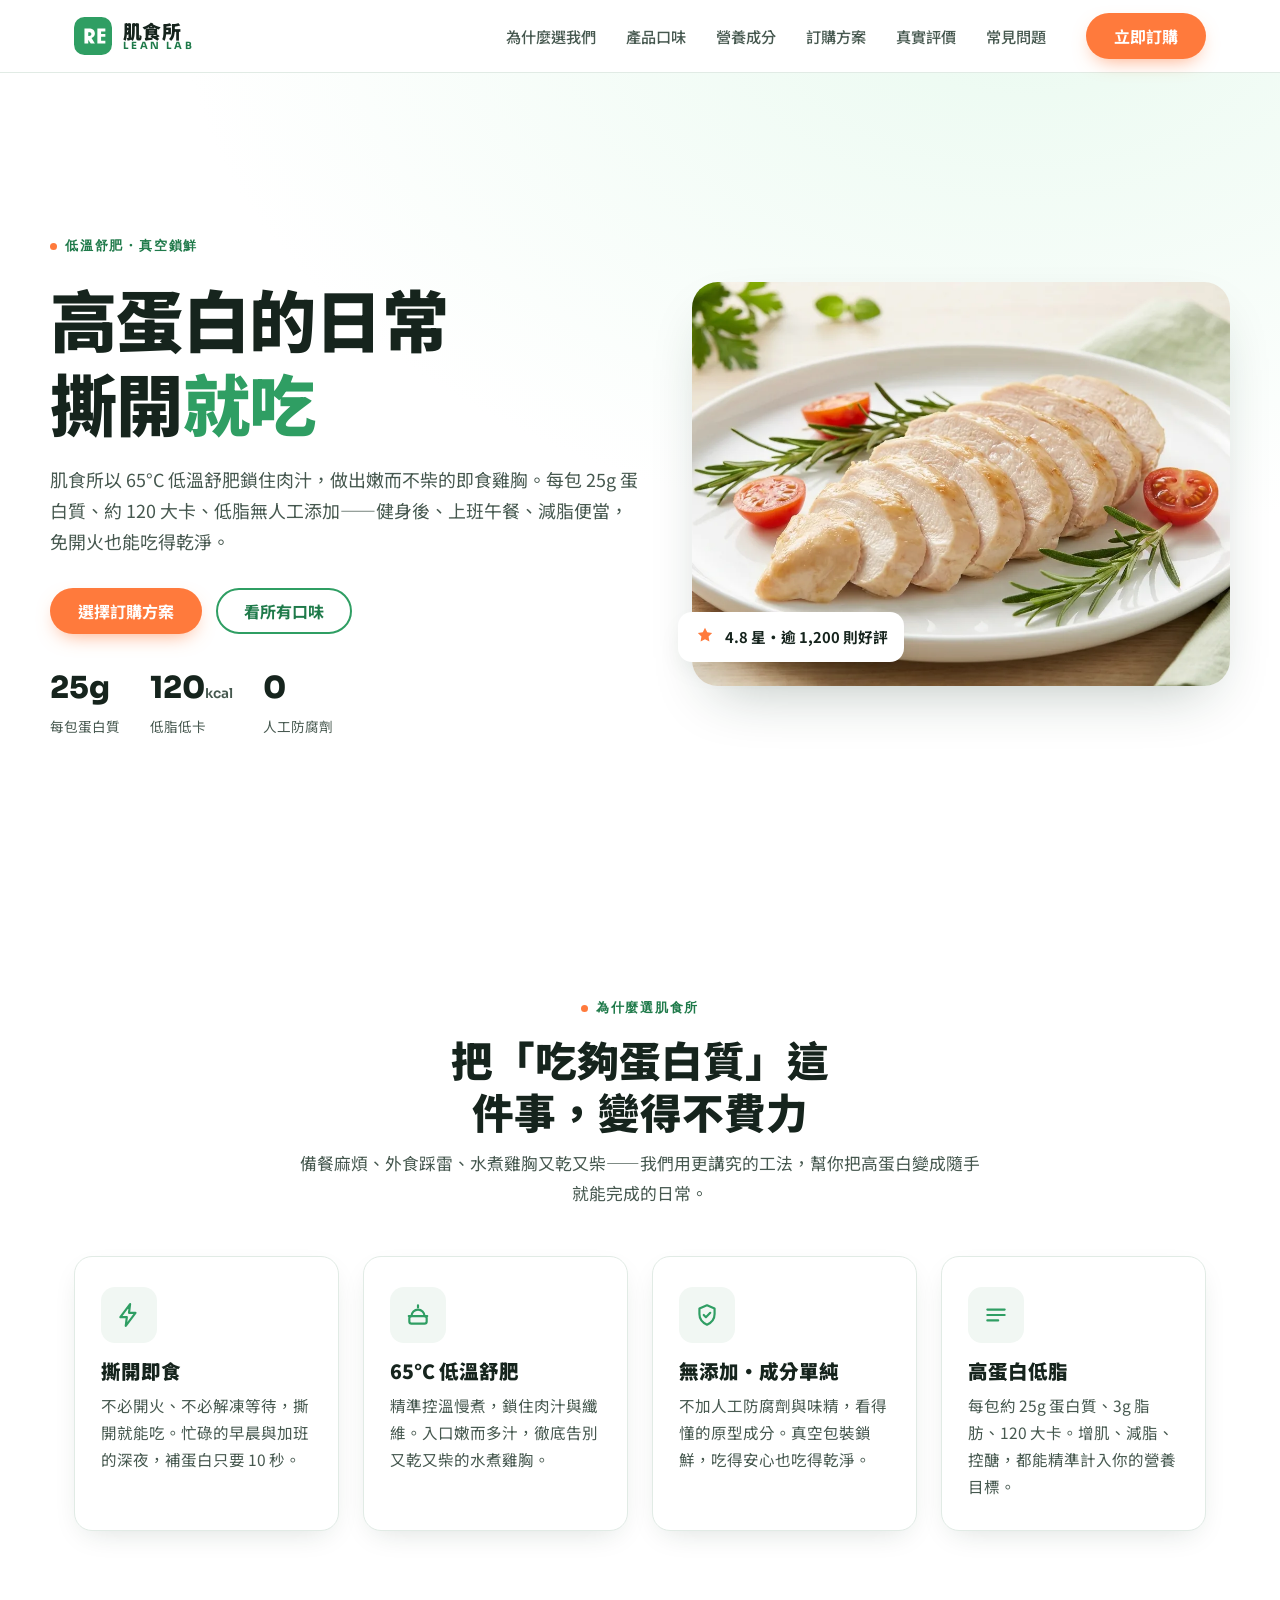
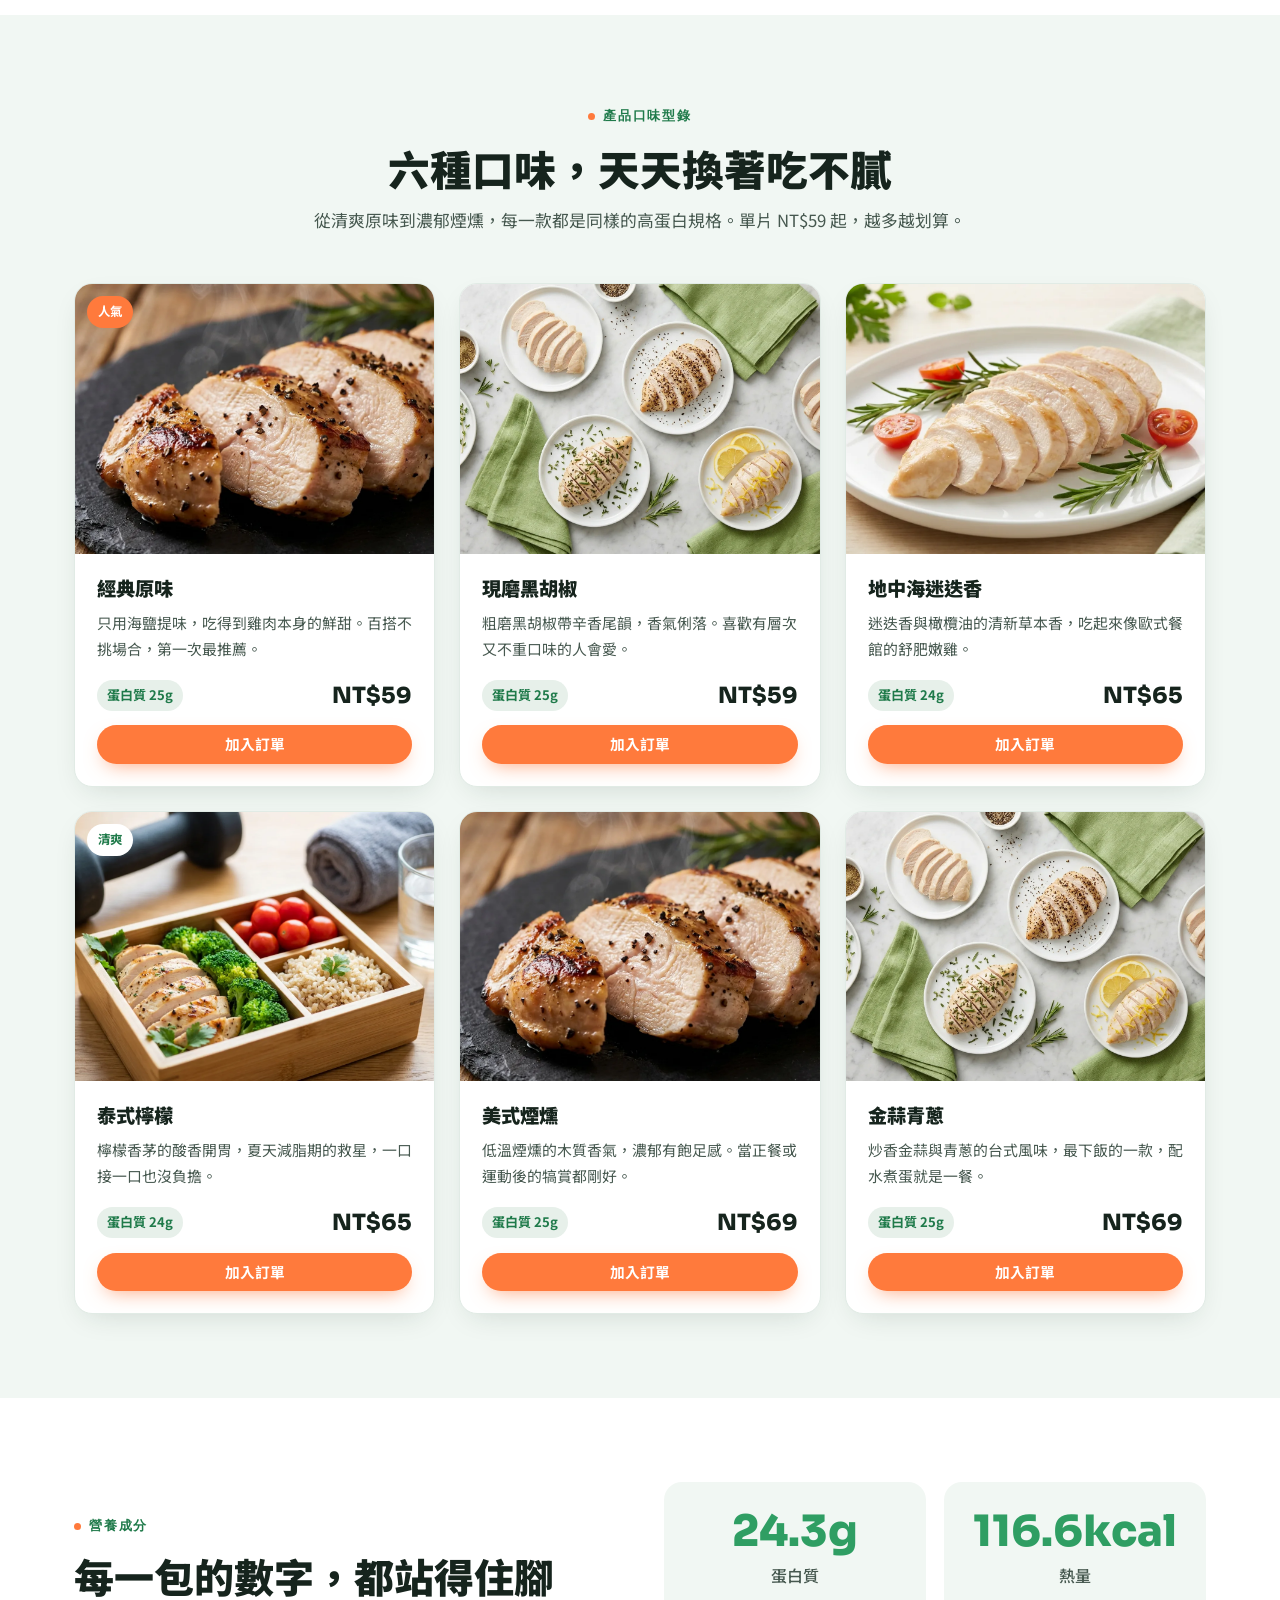
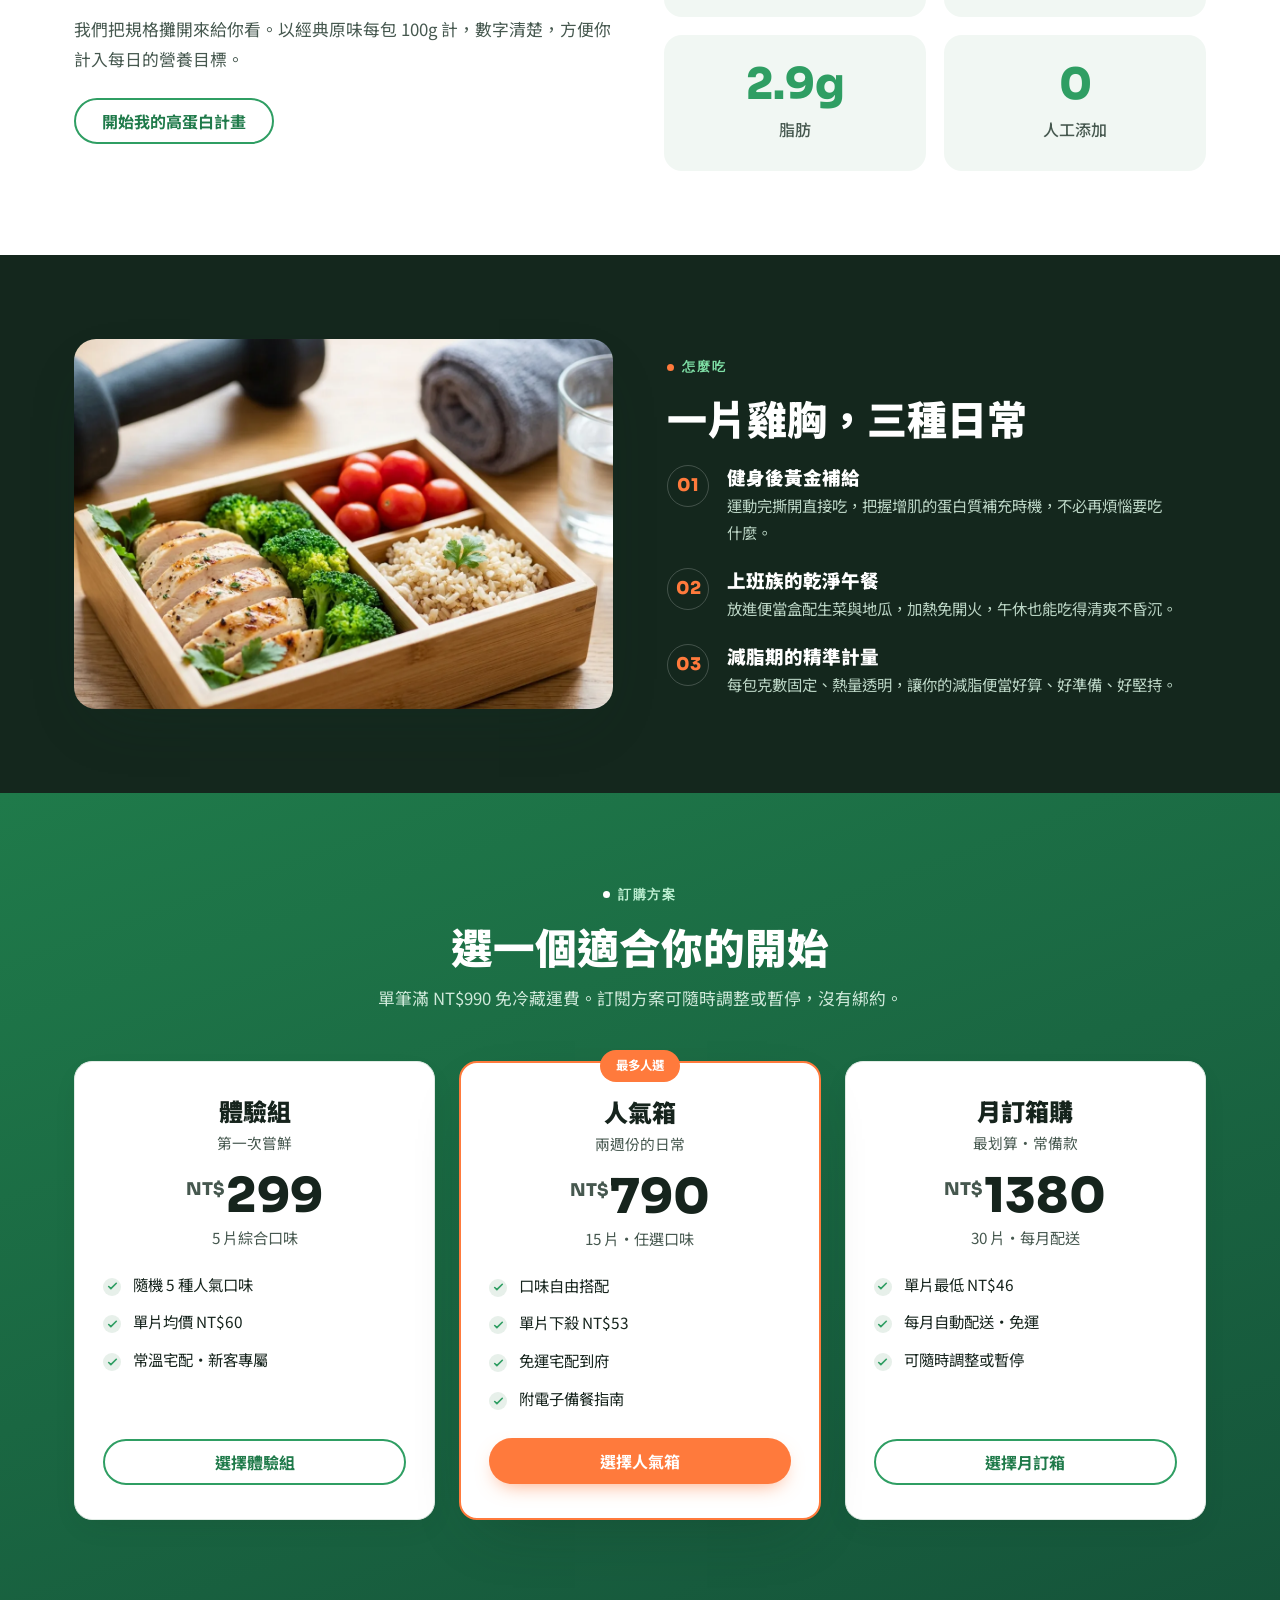
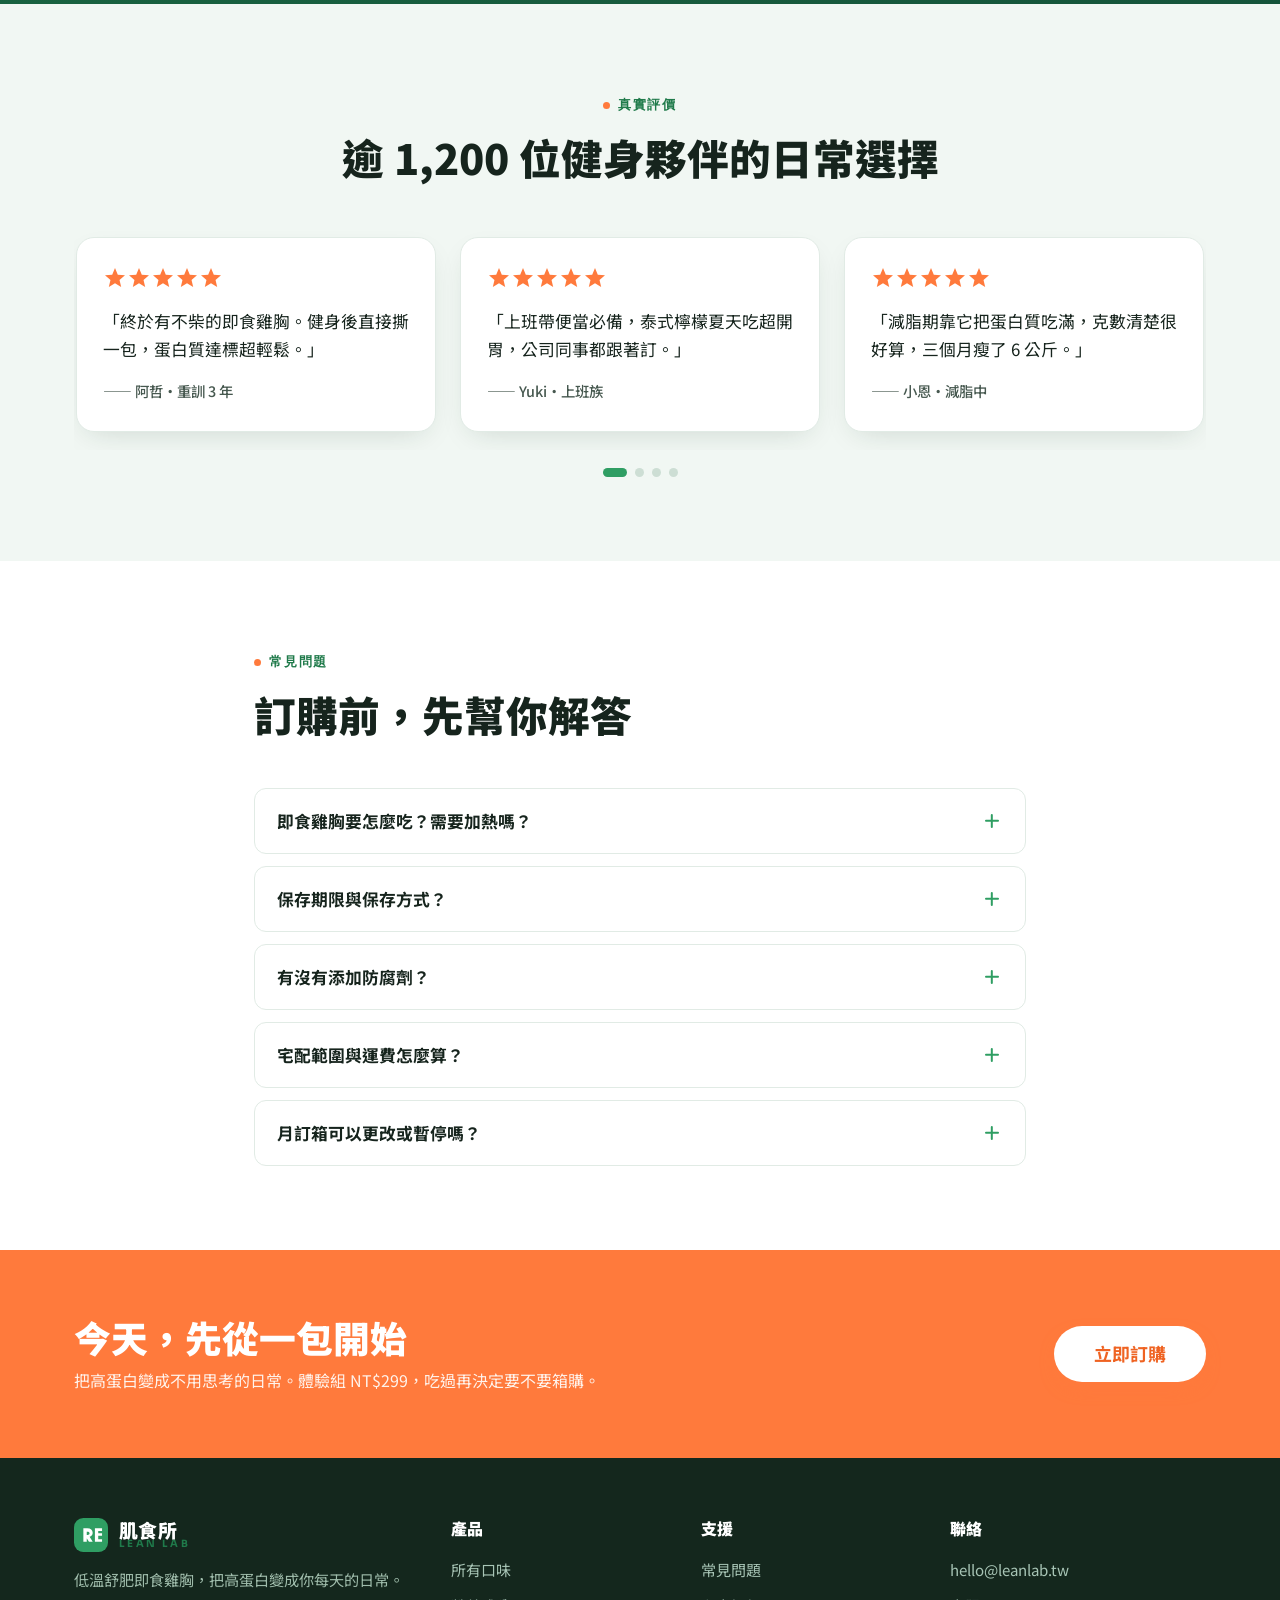
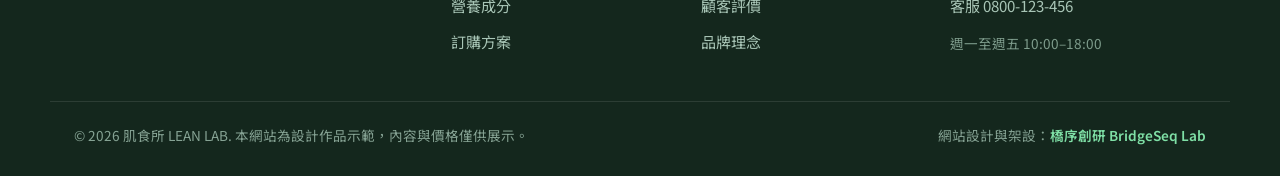
==== commit ee302d32: "QA fix: replace star symbols with SVG star ratings" ====
--- a/index.html
+++ b/index.html
@@ -324,10 +324,10 @@
         <h2>逾 1,200 位健身夥伴的日常選擇</h2>
       </header>
       <div class="rev-track" id="revTrack">
-        <figure class="card rev"><div class="stars" aria-label="5 星">★★★★★</div><blockquote>「終於有不柴的即食雞胸。健身後直接撕一包，蛋白質達標超輕鬆。」</blockquote><figcaption>—— 阿哲・重訓 3 年</figcaption></figure>
-        <figure class="card rev"><div class="stars" aria-label="5 星">★★★★★</div><blockquote>「上班帶便當必備，泰式檸檬夏天吃超開胃，公司同事都跟著訂。」</blockquote><figcaption>—— Yuki・上班族</figcaption></figure>
-        <figure class="card rev"><div class="stars" aria-label="5 星">★★★★★</div><blockquote>「減脂期靠它把蛋白質吃滿，克數清楚很好算，三個月瘦了 6 公斤。」</blockquote><figcaption>—— 小恩・減脂中</figcaption></figure>
-        <figure class="card rev"><div class="stars" aria-label="5 星">★★★★☆</div><blockquote>「煙燻口味很香，份量剛好。希望之後出更多新口味！」</blockquote><figcaption>—— Marcus・馬拉松跑者</figcaption></figure>
+        <figure class="card rev"><div class="stars" data-rating="5" role="img" aria-label="五顆星評價"></div><blockquote>「終於有不柴的即食雞胸。健身後直接撕一包，蛋白質達標超輕鬆。」</blockquote><figcaption>—— 阿哲・重訓 3 年</figcaption></figure>
+        <figure class="card rev"><div class="stars" data-rating="5" role="img" aria-label="五顆星評價"></div><blockquote>「上班帶便當必備，泰式檸檬夏天吃超開胃，公司同事都跟著訂。」</blockquote><figcaption>—— Yuki・上班族</figcaption></figure>
+        <figure class="card rev"><div class="stars" data-rating="5" role="img" aria-label="五顆星評價"></div><blockquote>「減脂期靠它把蛋白質吃滿，克數清楚很好算，三個月瘦了 6 公斤。」</blockquote><figcaption>—— 小恩・減脂中</figcaption></figure>
+        <figure class="card rev"><div class="stars" data-rating="4" role="img" aria-label="四顆星評價"></div><blockquote>「煙燻口味很香，份量剛好。希望之後出更多新口味！」</blockquote><figcaption>—— Marcus・馬拉松跑者</figcaption></figure>
       </div>
       <div class="rev-dots" id="revDots" aria-hidden="true"></div>
     </div>
--- a/assets/style.css
+++ b/assets/style.css
@@ -142,7 +142,8 @@
 .rev-track{display:flex;gap:24px;overflow-x:auto;scroll-snap-type:x mandatory;padding:6px 2px 18px;-webkit-overflow-scrolling:touch;scrollbar-width:none}
 .rev-track::-webkit-scrollbar{display:none}
 .rev{flex:0 0 360px;max-width:88vw;scroll-snap-align:center;padding:28px 26px}
-.stars{color:var(--orange);letter-spacing:2px;font-size:1.05rem;margin-bottom:12px}
+.stars{display:inline-block;width:120px;height:22px;margin-bottom:12px;--p:100%;background:linear-gradient(90deg,var(--orange) 0 var(--p),#d8e6dd var(--p) 100%);-webkit-mask:url("data:image/svg+xml,%3Csvg xmlns='http://www.w3.org/2000/svg' viewBox='0 0 24 24'%3E%3Cpath d='M12 17.3l-6.18 3.7 1.64-7.03L2 9.24l7.19-.61L12 2l2.81 6.63 7.19.61-5.46 4.73 1.64 7.03z' fill='%23000'/%3E%3C/svg%3E") 0 0/24px 24px repeat-x;mask:url("data:image/svg+xml,%3Csvg xmlns='http://www.w3.org/2000/svg' viewBox='0 0 24 24'%3E%3Cpath d='M12 17.3l-6.18 3.7 1.64-7.03L2 9.24l7.19-.61L12 2l2.81 6.63 7.19.61-5.46 4.73 1.64 7.03z' fill='%23000'/%3E%3C/svg%3E") 0 0/24px 24px repeat-x}
+.ministar{width:1em;height:1em;vertical-align:-.14em;color:var(--orange)}
 .rev blockquote{font-size:1.05rem;color:var(--ink);margin-bottom:14px;line-height:1.7}
 .rev figcaption{color:var(--ink-2);font-size:.9rem;font-weight:500}
 .rev-dots{display:flex;gap:8px;justify-content:center;margin-top:18px}
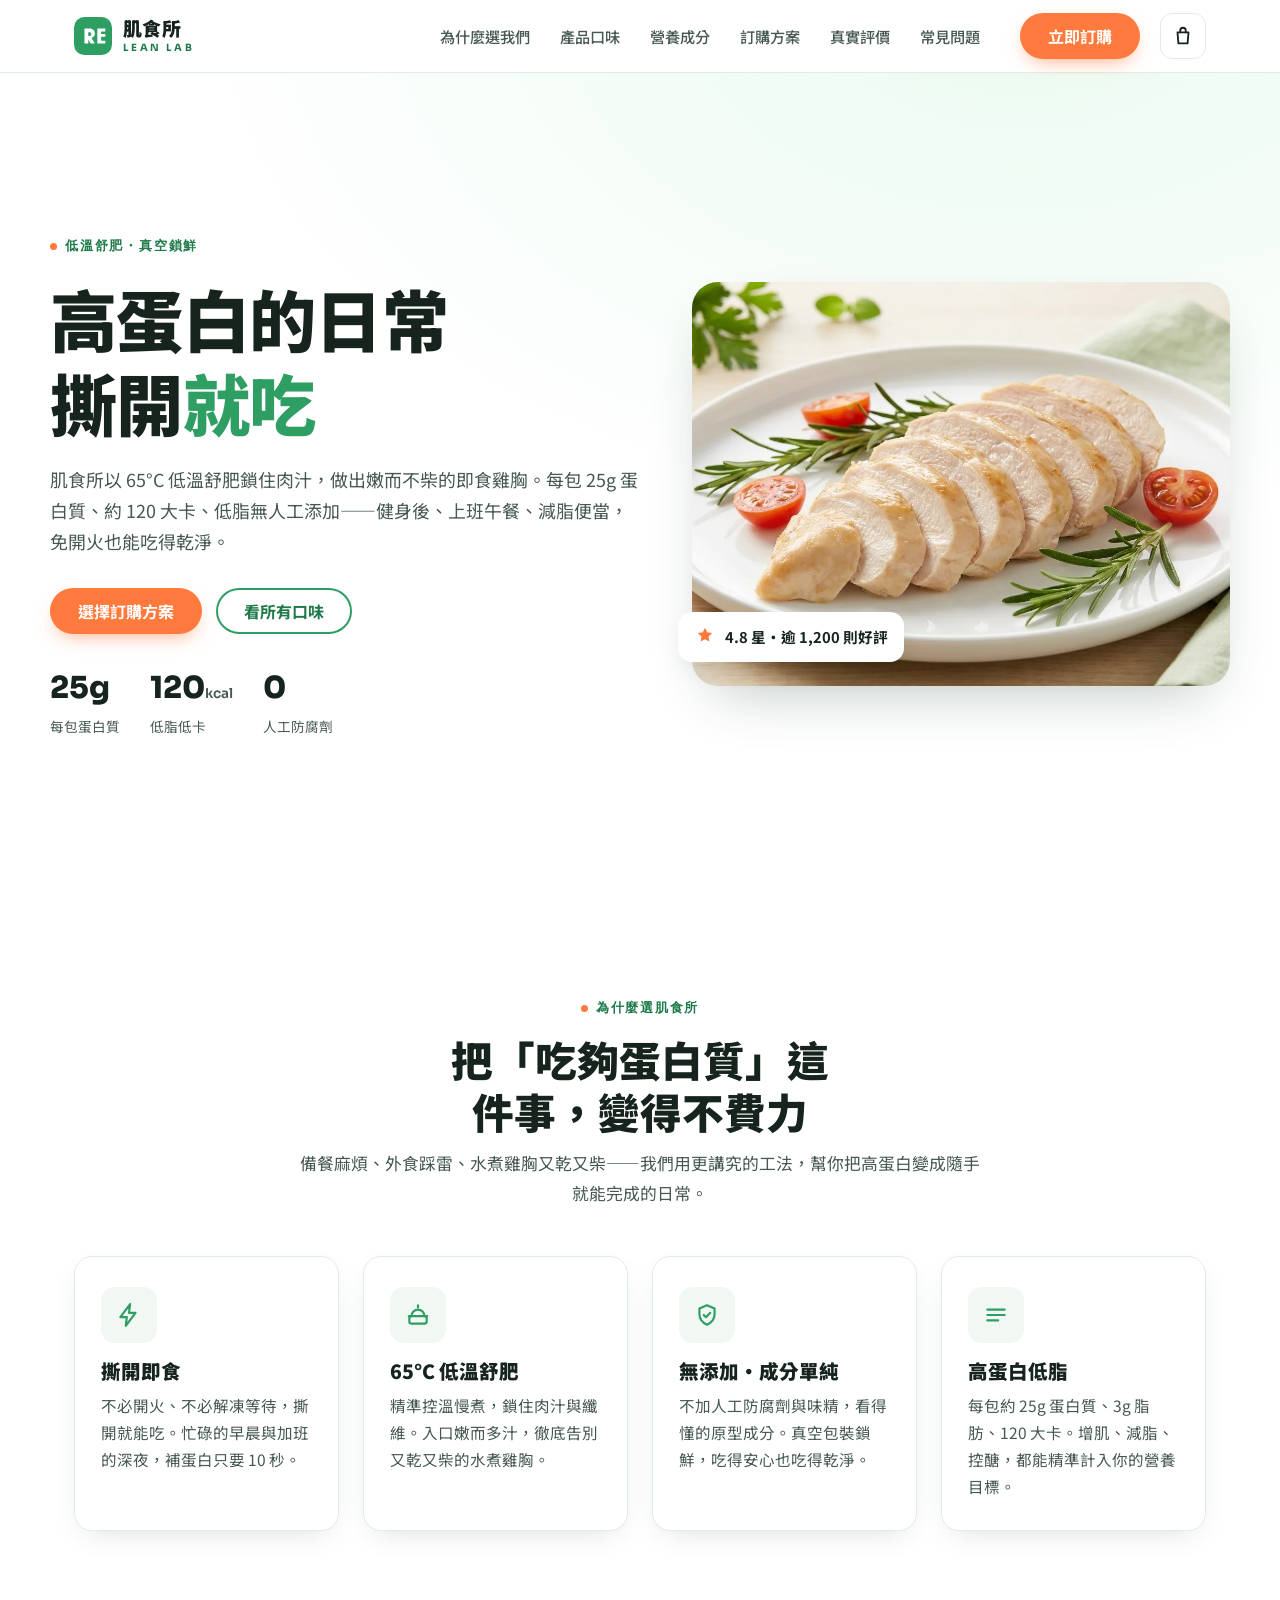
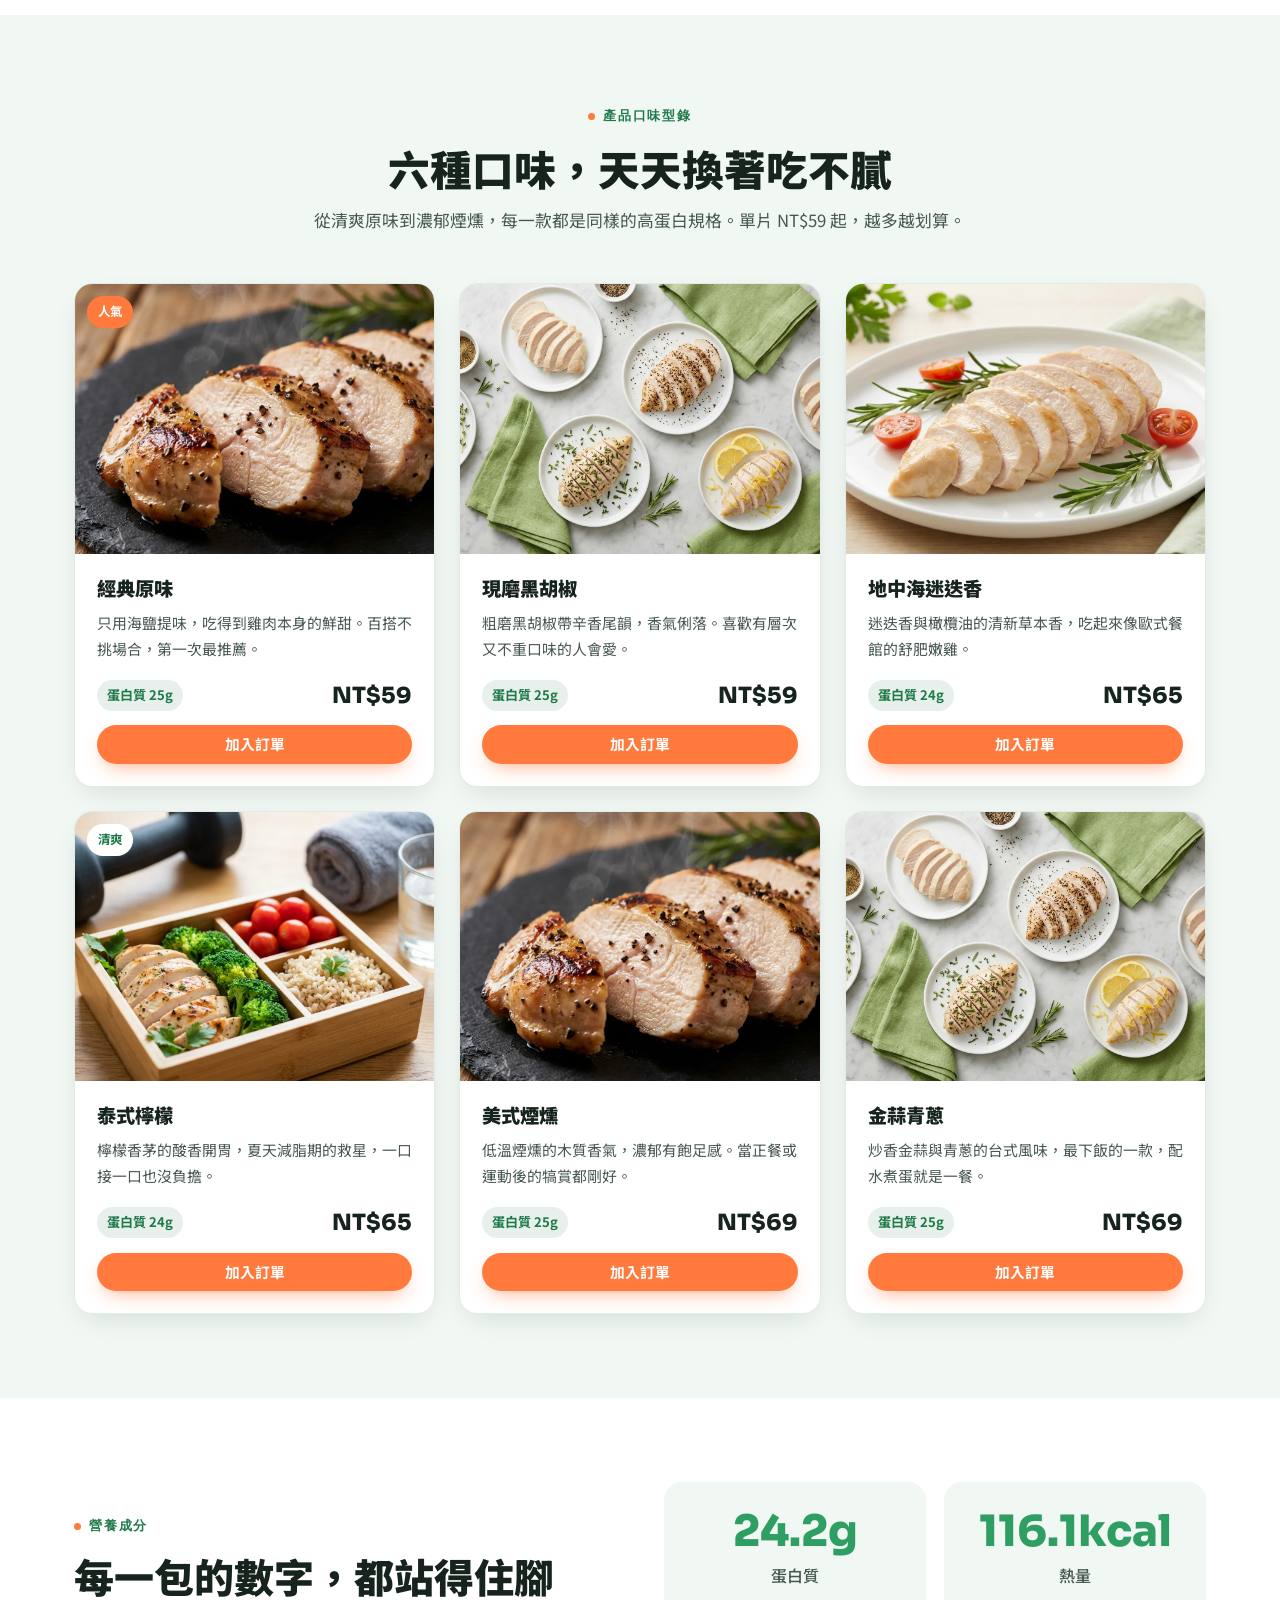
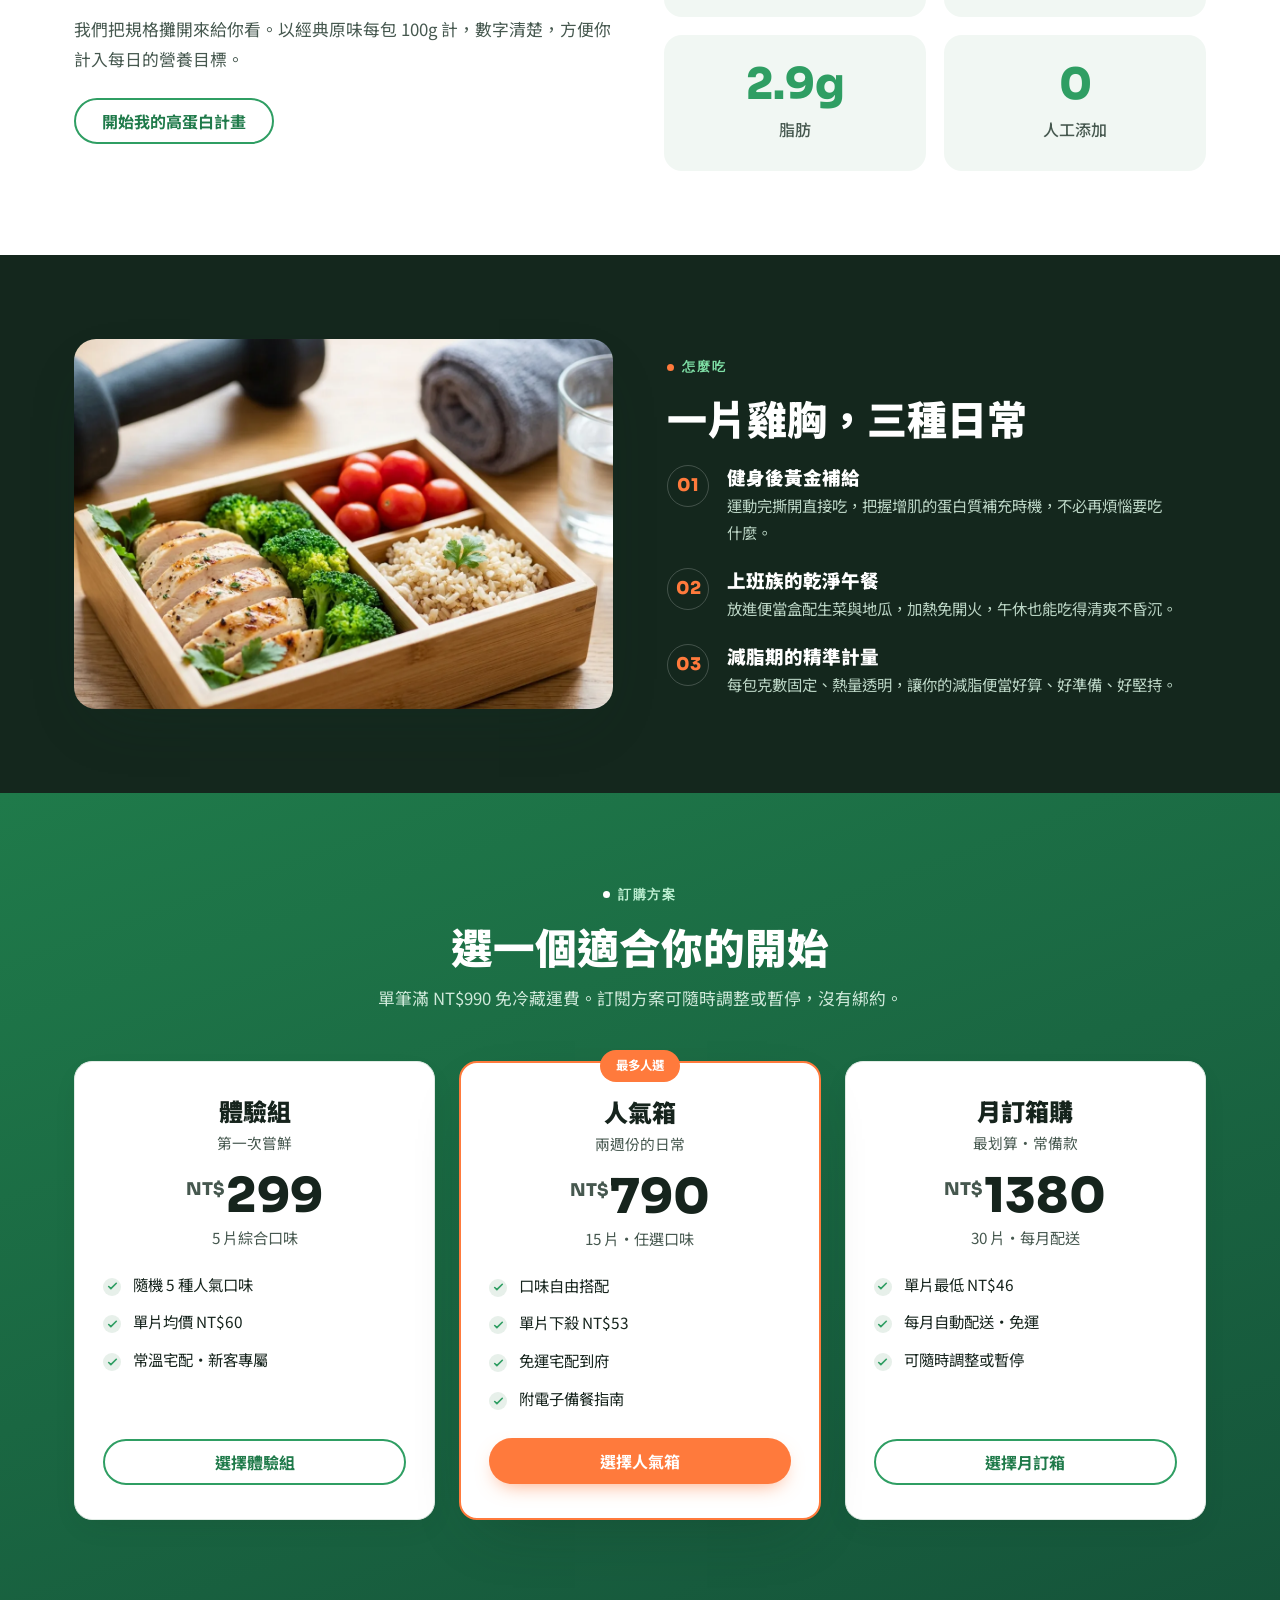
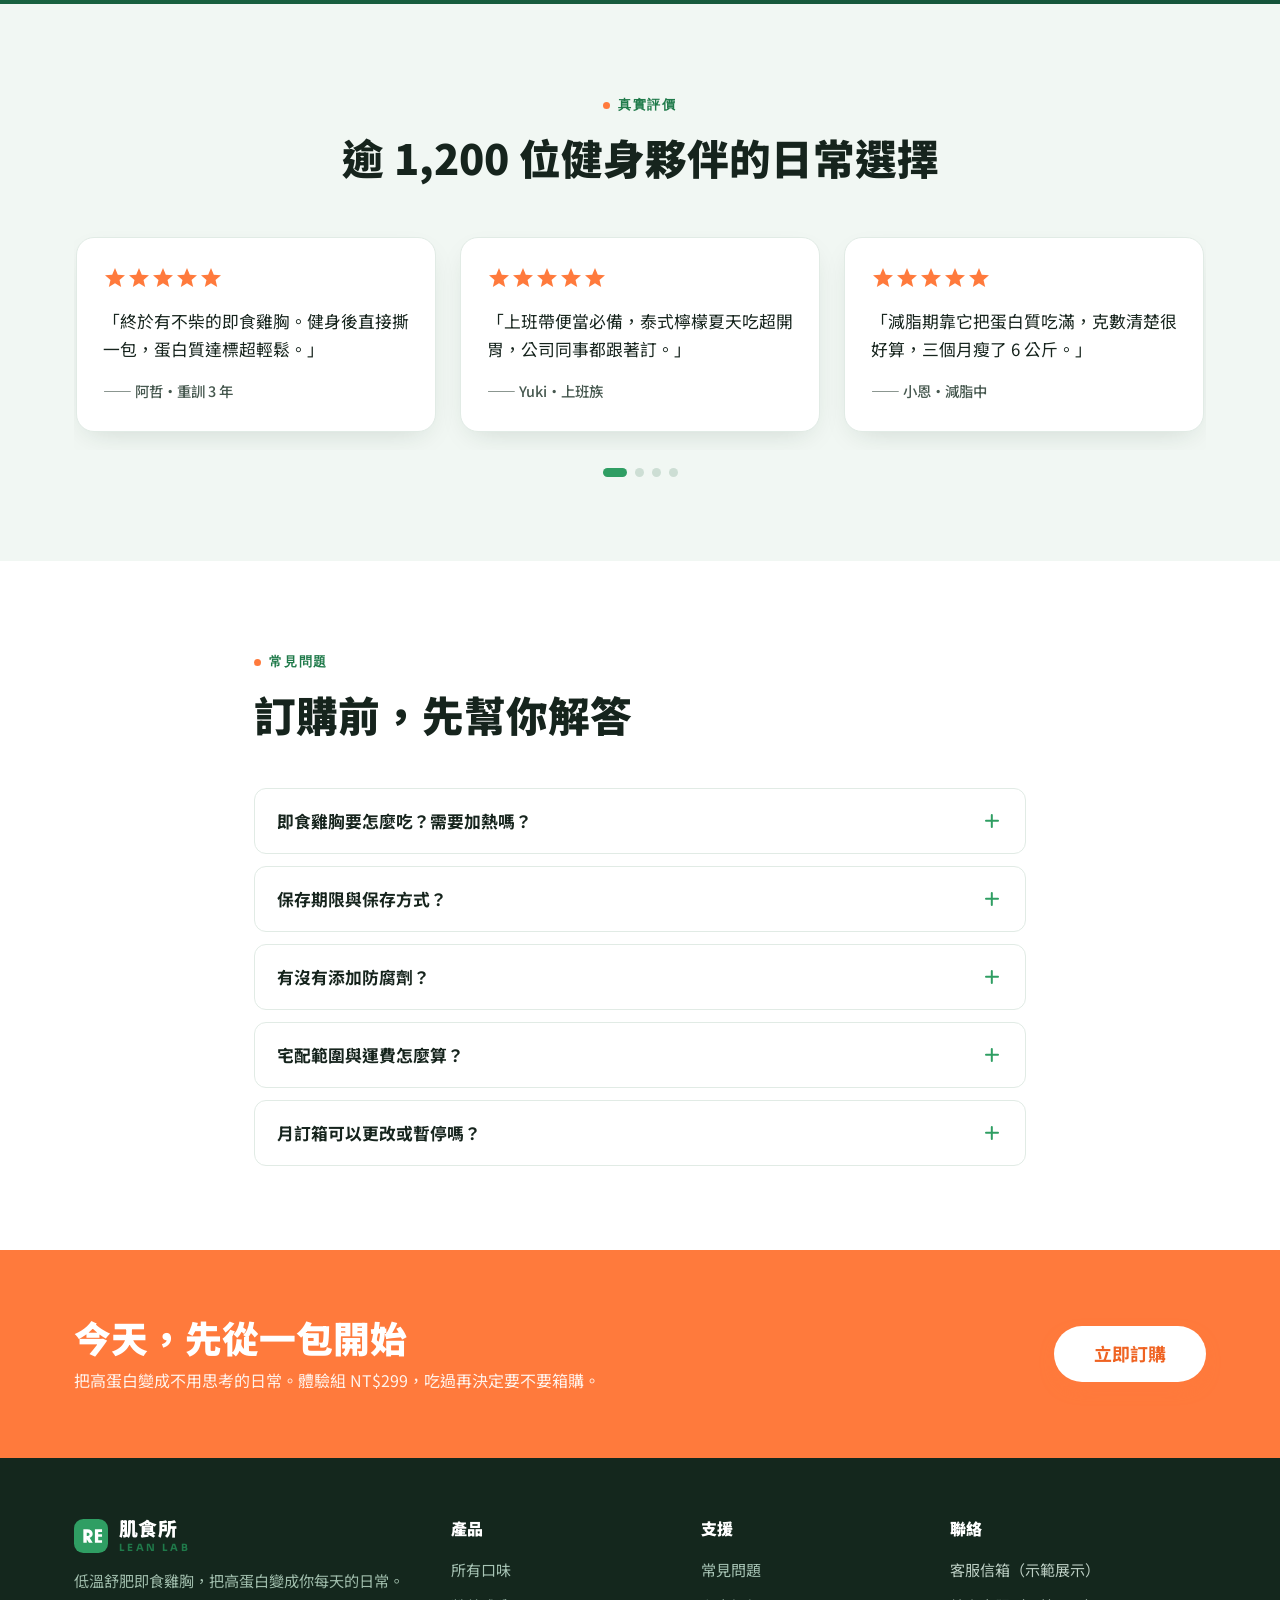
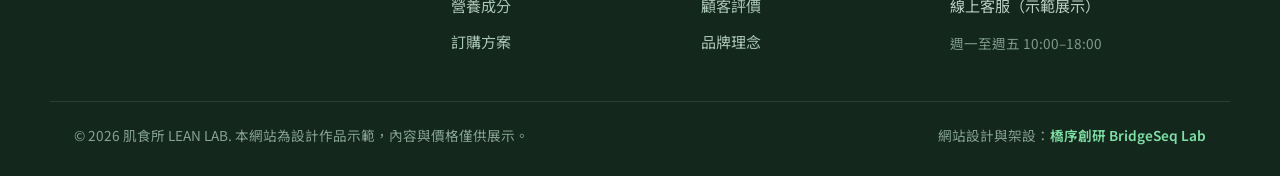
==== commit 3850d293: "feat: functional cart + demo checkout flow; remove contact links" ====
--- a/index.html
+++ b/index.html
@@ -83,7 +83,7 @@
 }
 </script>
 </head>
-<body>
+<body data-currency="NT$" data-ship-free="990" data-ship-fee="150">
 <a class="skip" href="#main">跳至主要內容</a>
 
 <header class="nav" id="top">
@@ -384,8 +384,8 @@
     </nav>
     <div class="foot__col">
       <h4>聯絡</h4>
-      <a href="mailto:hello@leanlab.tw">hello@leanlab.tw</a>
-      <a href="tel:0800123456">客服 0800-123-456</a>
+      <span class="foot__static">客服信箱（示範展示）</span>
+      <span class="foot__static">線上客服（示範展示）</span>
       <p class="foot__hours">週一至週五 10:00–18:00</p>
     </div>
   </div>
--- a/assets/style.css
+++ b/assets/style.css
@@ -40,7 +40,7 @@
 .nav{position:sticky;top:0;z-index:100;background:rgba(255,255,255,.88);backdrop-filter:blur(12px);border-bottom:1px solid var(--line)}
 .nav__in{display:flex;align-items:center;gap:20px;height:72px}
 .brand{display:flex;align-items:center;gap:11px}
-.brand__tx{display:flex;flex-direction:column;line-height:1.05}
+.brand__tx{display:flex;flex-direction:column;line-height:1.1;gap:4px}
 .brand__tx b{font-size:1.18rem;font-weight:900;letter-spacing:.02em}
 .brand__tx i{font-family:var(--sora);font-style:normal;font-weight:700;font-size:.62rem;letter-spacing:.24em;color:var(--green-d)}
 .menu{display:flex;gap:6px;margin-left:auto}
@@ -234,3 +234,64 @@
   .cta-band__in{flex-direction:column;align-items:flex-start}
 }
 @media(prefers-reduced-motion:reduce){*{scroll-behavior:auto!important;transition:none!important;animation:none!important}.reveal{opacity:1;transform:none}}
+
+:root{--c-accent:#ff7a3c;--c-accent2:#2f9e63;--c-ink:#16241d;--c-muted:#46584f;--c-panel:#ffffff;--c-soft:#f7faf8;--c-line:#e1ebe5;--c-onacc:#ffffff}
+
+/* ===== 購物車 / 結帳 ===== */
+.cartbtn{position:relative;display:inline-flex;align-items:center;justify-content:center;width:46px;height:46px;border-radius:12px;border:1.5px solid var(--c-line);background:var(--c-panel);color:var(--c-ink);cursor:pointer;transition:.2s;flex:none}
+.cartbtn:hover{color:var(--c-accent);border-color:var(--c-accent)}
+.cartbtn__n{position:absolute;top:-6px;right:-6px;min-width:20px;height:20px;padding:0 5px;border-radius:999px;background:var(--c-accent);color:var(--c-onacc);font-size:.72rem;font-weight:700;display:flex;align-items:center;justify-content:center;line-height:1;transform:scale(0);transition:.2s}
+.cartbtn.has .cartbtn__n{transform:scale(1)}
+.cartmodal{position:fixed;inset:0;z-index:200;visibility:hidden}
+.cartmodal.open{visibility:visible}
+.cartmodal__ov{position:absolute;inset:0;background:rgba(8,8,8,.5);opacity:0;transition:.3s}
+.cartmodal.open .cartmodal__ov{opacity:1}
+.cartdrawer{position:absolute;top:0;right:0;height:100%;width:min(430px,93vw);background:var(--c-soft);box-shadow:-20px 0 50px -20px rgba(0,0,0,.45);display:flex;flex-direction:column;transform:translateX(100%);transition:transform .32s cubic-bezier(.3,.7,.3,1)}
+.cartmodal.open .cartdrawer{transform:none}
+.cartdrawer__hd{display:flex;align-items:center;justify-content:space-between;padding:20px 22px;border-bottom:1px solid var(--c-line);flex:none}
+.cartdrawer__hd h3{font-size:1.2rem;color:var(--c-ink)}
+.cartdrawer__x{width:38px;height:38px;border:none;background:transparent;color:var(--c-muted);cursor:pointer;border-radius:8px}
+.cartdrawer__x:hover{background:var(--c-line);color:var(--c-ink)}
+.cartdrawer__bd{padding:18px 22px 26px;overflow-y:auto;flex:1;color:var(--c-ink)}
+.cempty{text-align:center;padding:50px 0;color:var(--c-muted)}
+.cempty p{margin-bottom:18px}
+.clines{display:flex;flex-direction:column;gap:14px}
+.cline{border:1px solid var(--c-line);border-radius:12px;padding:14px;background:var(--c-panel)}
+.cline__main{display:flex;justify-content:space-between;gap:10px;margin-bottom:10px}
+.cline__name{font-weight:700;color:var(--c-ink)}
+.cline__price{color:var(--c-muted);font-size:.88rem;white-space:nowrap}
+.cline__ctl{display:flex;align-items:center;gap:12px}
+.qty{display:inline-flex;align-items:center;border:1px solid var(--c-line);border-radius:999px;overflow:hidden}
+.qty__b{width:32px;height:32px;border:none;background:var(--c-panel);color:var(--c-ink);font-size:1.1rem;cursor:pointer;line-height:1}
+.qty__b:hover{background:var(--c-accent);color:var(--c-onacc)}
+.qty__n{min-width:30px;text-align:center;font-weight:700}
+.cline__sum{margin-left:auto;font-weight:800;color:var(--c-ink);white-space:nowrap}
+.cline__rm{border:none;background:transparent;color:var(--c-muted);font-size:.82rem;cursor:pointer;text-decoration:underline;padding:4px}
+.cline__rm:hover{color:var(--c-accent)}
+.csum{margin-top:20px;border-top:1px solid var(--c-line);padding-top:16px}
+.csum--mini{margin-top:14px}
+.csum__row{display:flex;justify-content:space-between;gap:10px;padding:5px 0;color:var(--c-muted)}
+.csum__total{color:var(--c-ink);font-weight:800;font-size:1.15rem;border-top:1px solid var(--c-line);margin-top:6px;padding-top:12px}
+.csum__hint{font-size:.82rem;color:var(--c-accent);margin:2px 0 0;text-align:right}
+.cbtn-full{width:100%;margin-top:16px}
+.cnote{font-size:.78rem;color:var(--c-muted);text-align:center;margin-top:12px}
+.cform{display:flex;flex-direction:column;gap:16px}
+.cobanner{background:var(--c-panel);border:1px dashed var(--c-accent);color:var(--c-ink);font-size:.85rem;padding:10px 14px;border-radius:10px}
+.cfield{display:flex;flex-direction:column;gap:7px;border:none;padding:0;margin:0}
+.cfield>span,.cfield legend{font-weight:700;color:var(--c-ink);font-size:.92rem;padding:0}
+.cfield input[type=text],.cfield textarea{width:100%;border:1px solid var(--c-line);border-radius:10px;padding:11px 13px;font-family:inherit;font-size:1rem;background:var(--c-panel);color:var(--c-ink)}
+.cfield input.err{border-color:#e0533d}
+.cfield input:focus,.cfield textarea:focus{outline:2px solid var(--c-accent);outline-offset:1px;border-color:transparent}
+.copt{display:flex;align-items:center;gap:9px;padding:9px 12px;border:1px solid var(--c-line);border-radius:10px;cursor:pointer;font-size:.95rem;color:var(--c-ink);margin-top:6px}
+.copt input{accent-color:var(--c-accent)}
+.cactions{display:flex;gap:12px;margin-top:4px}
+.cactions .btn{flex:1}
+.cdone{text-align:center;padding:14px 0}
+.cdone__ic{color:var(--c-accent2);margin-bottom:10px}
+.cdone h4{font-size:1.4rem;color:var(--c-ink);margin-bottom:6px}
+.cdone__no{color:var(--c-muted);margin-bottom:18px;font-size:.92rem;letter-spacing:.04em}
+.cdone__card{text-align:left;border:1px solid var(--c-line);border-radius:12px;padding:16px;background:var(--c-panel)}
+.cdone__hr{border:none;border-top:1px solid var(--c-line);margin:10px 0}
+@media(max-width:560px){.cactions{flex-direction:column}}
+
+.foot__static{display:block;font-size:.94rem;padding:5px 0;opacity:.9}
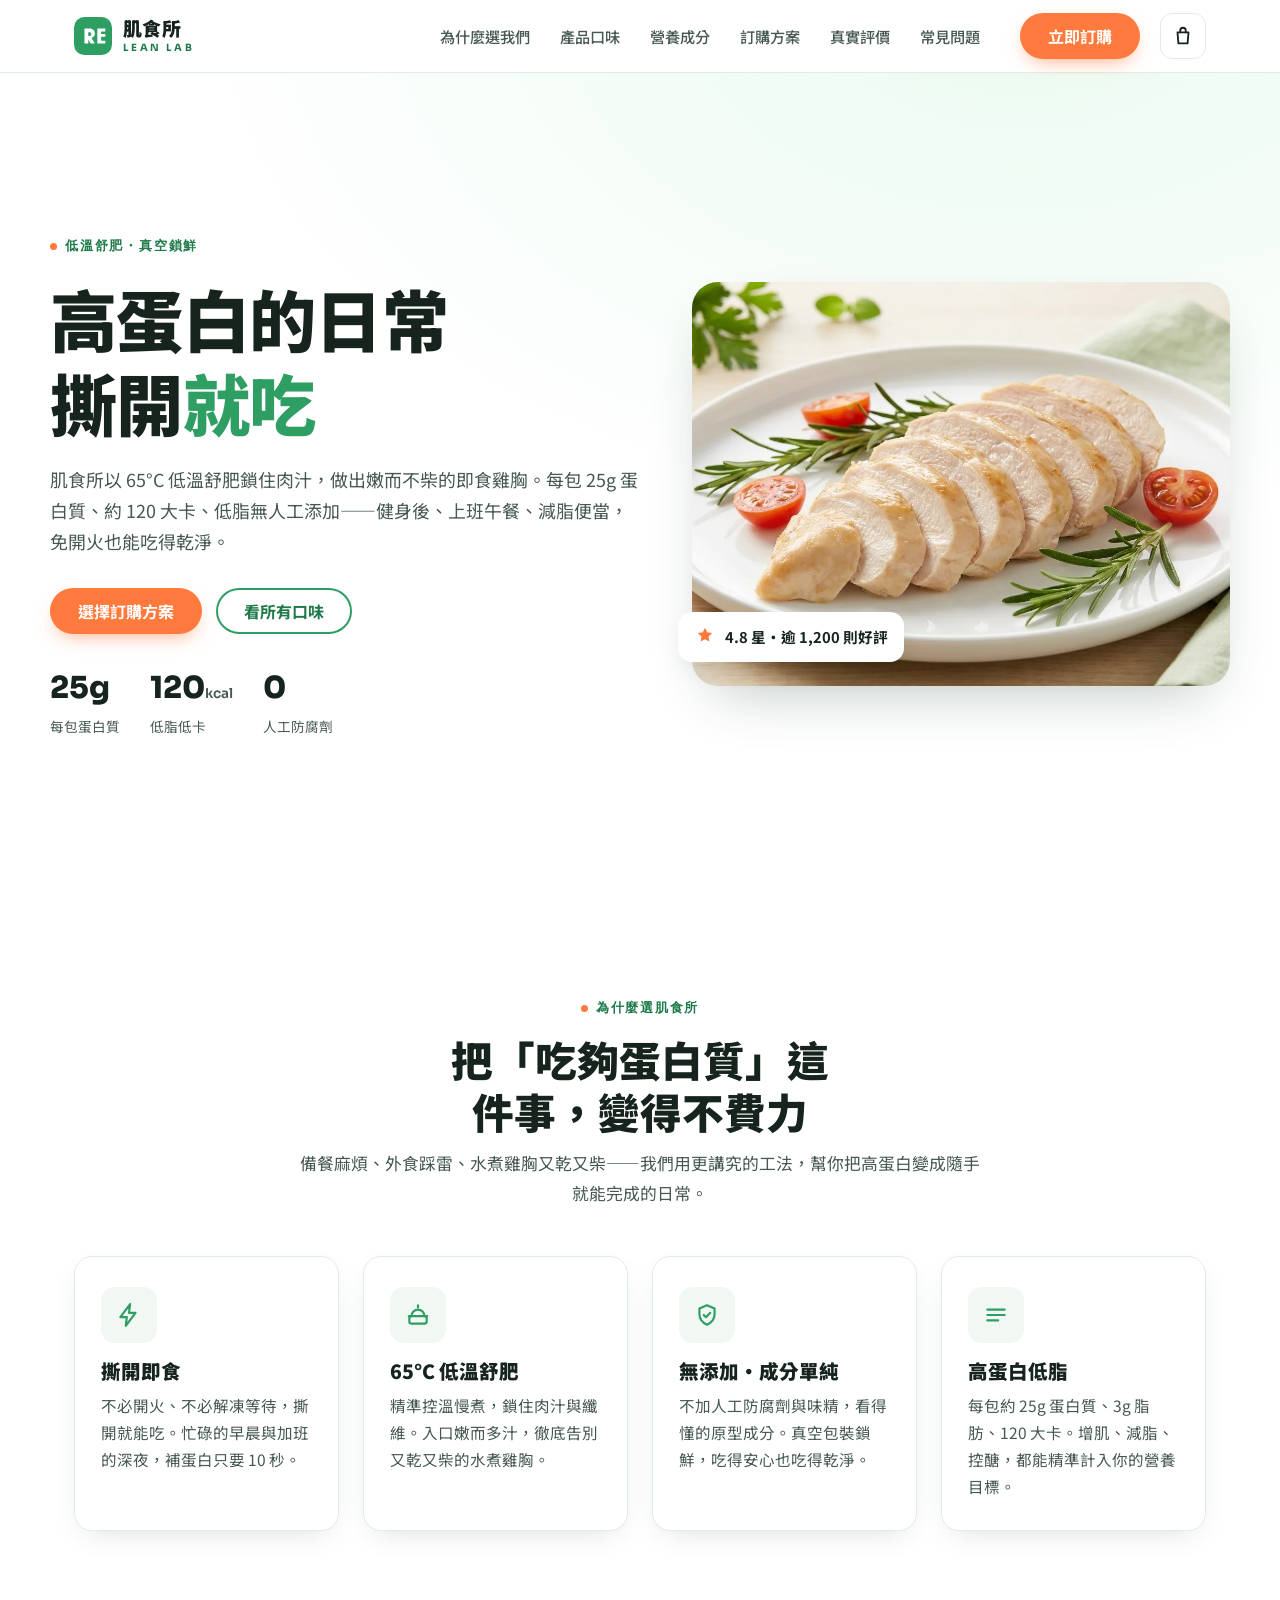
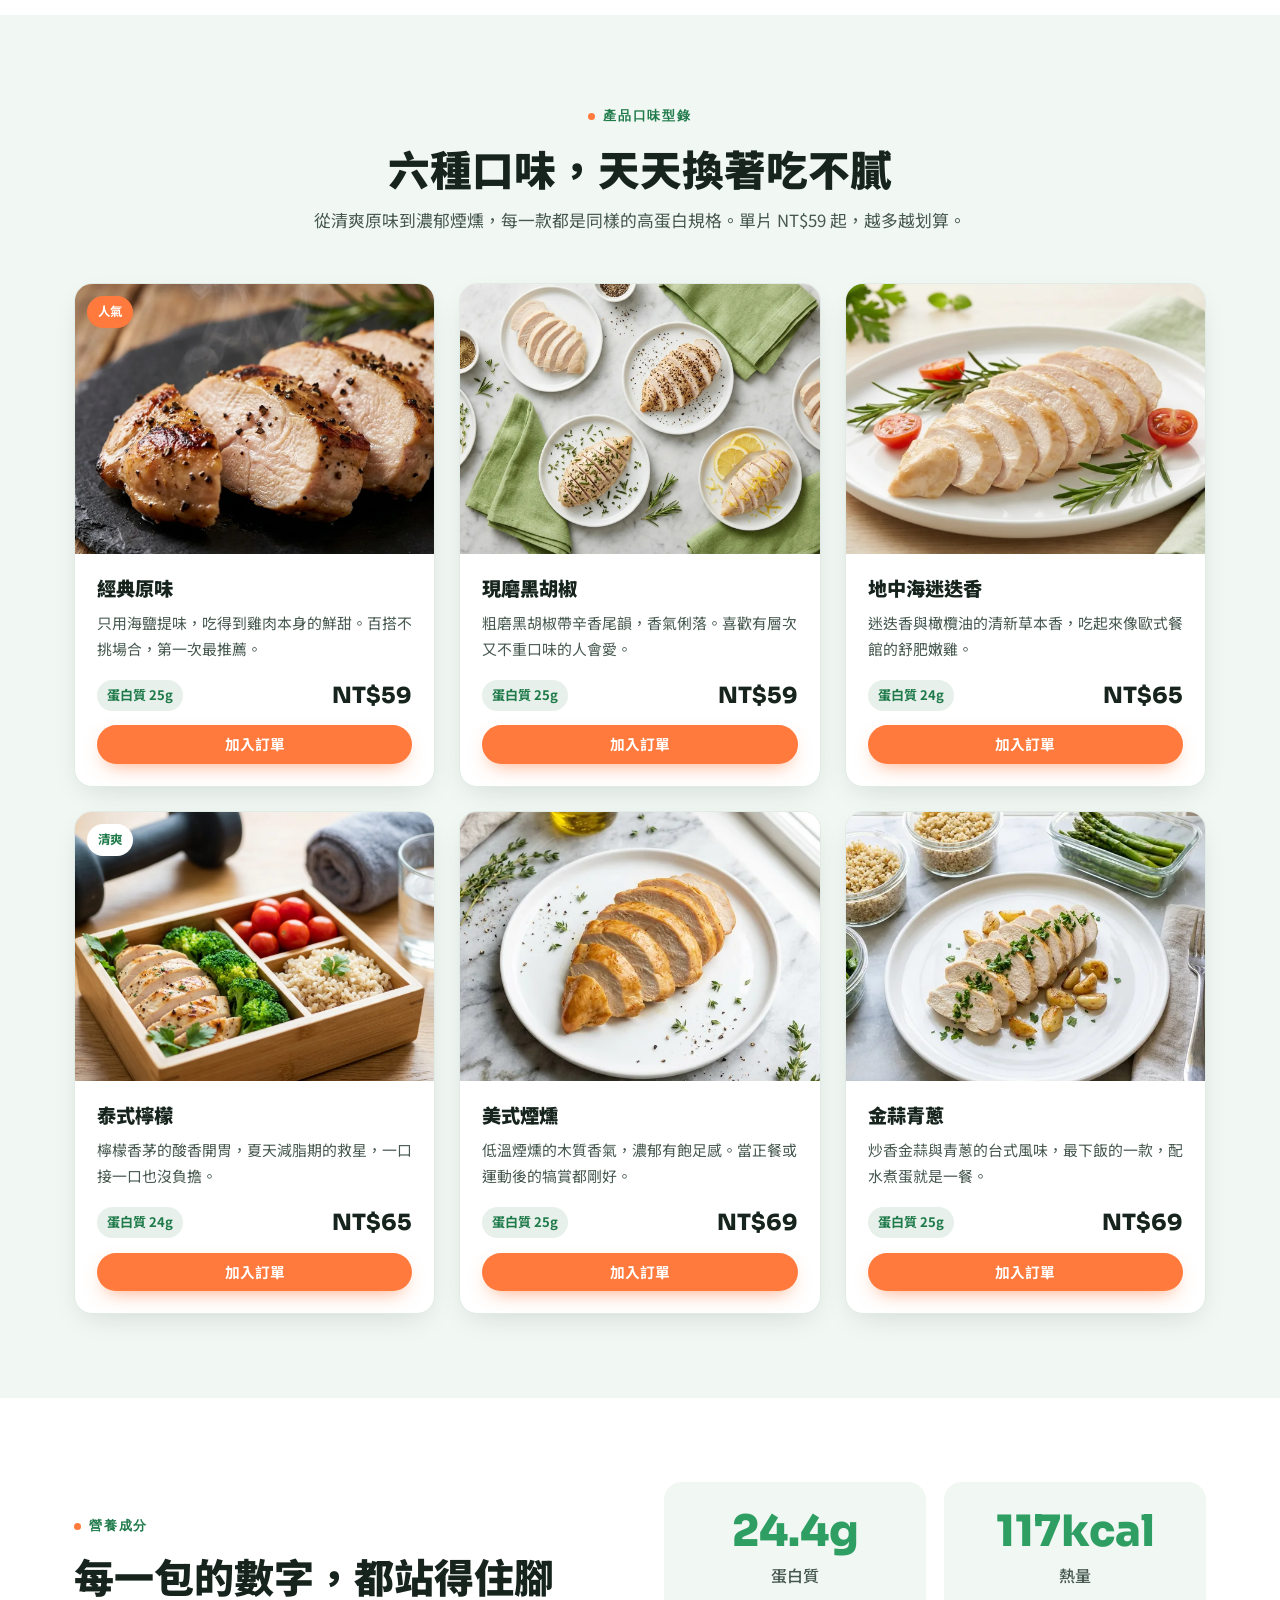
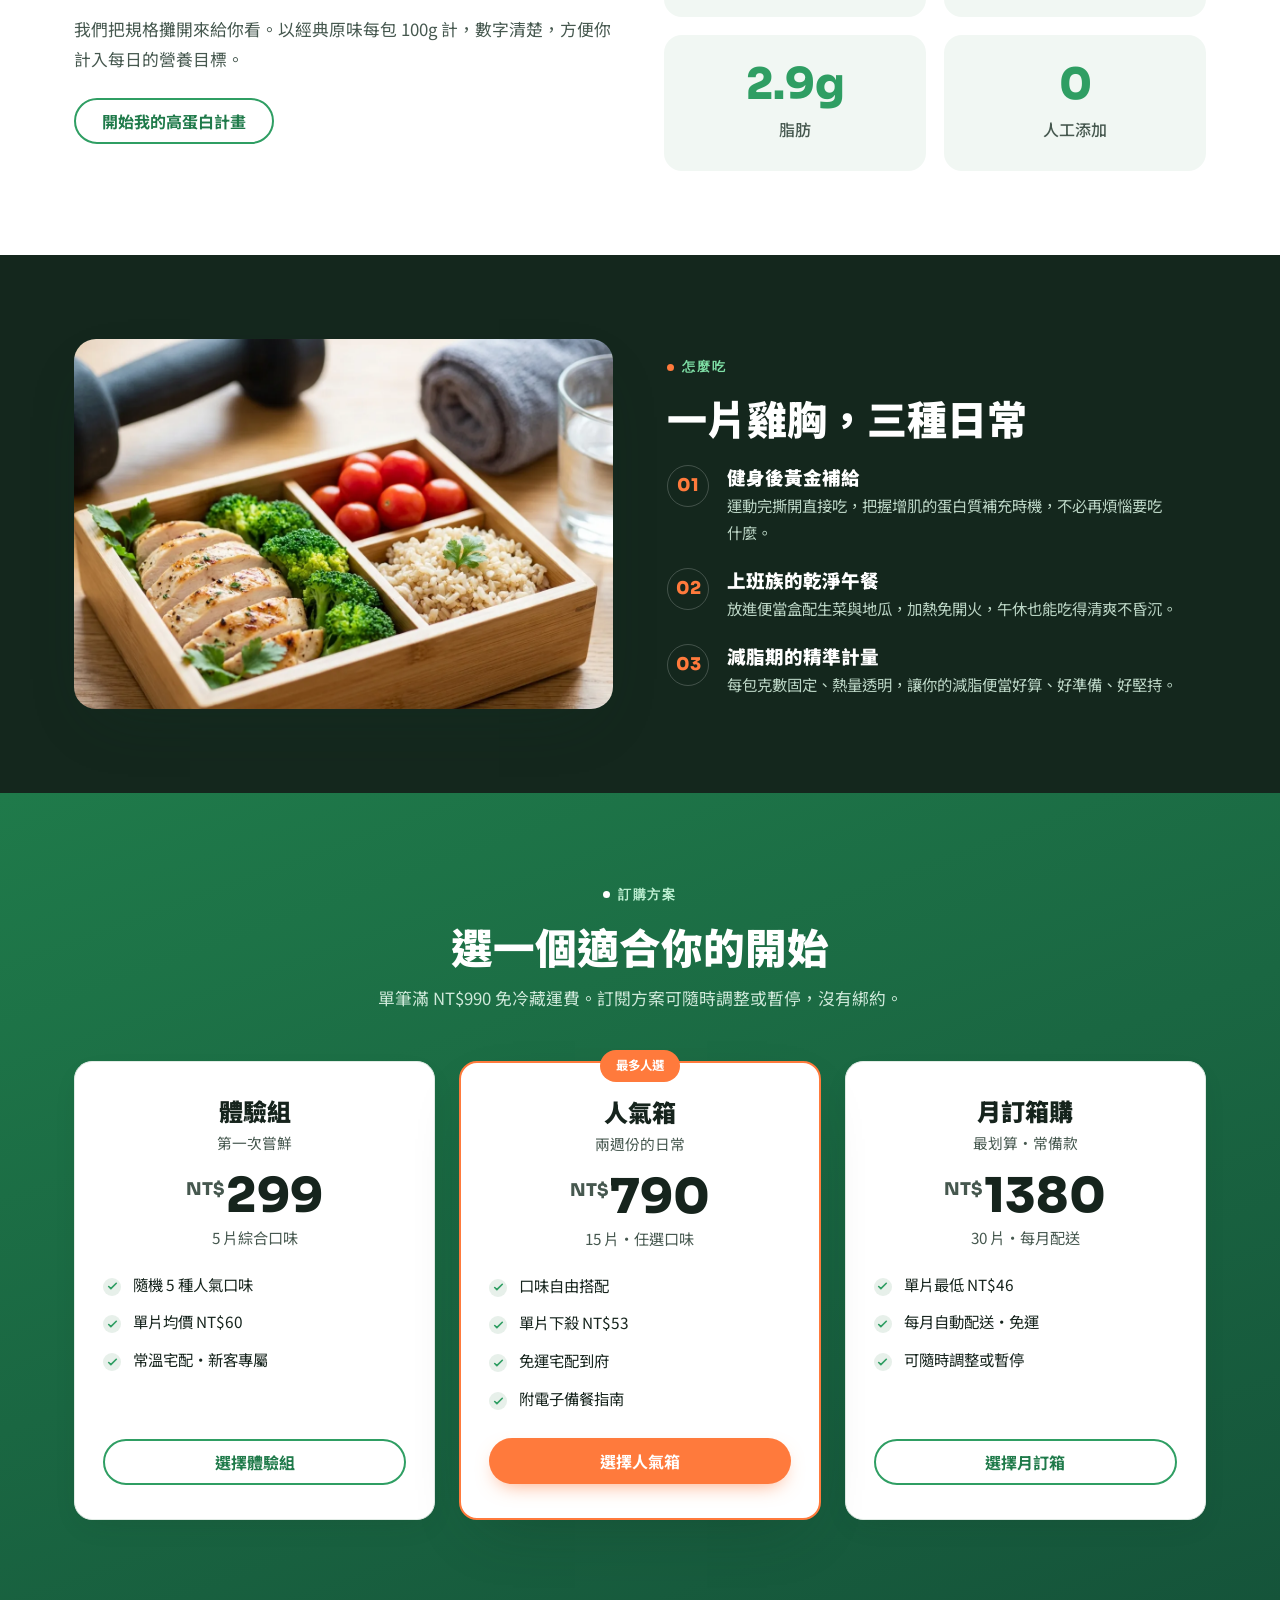
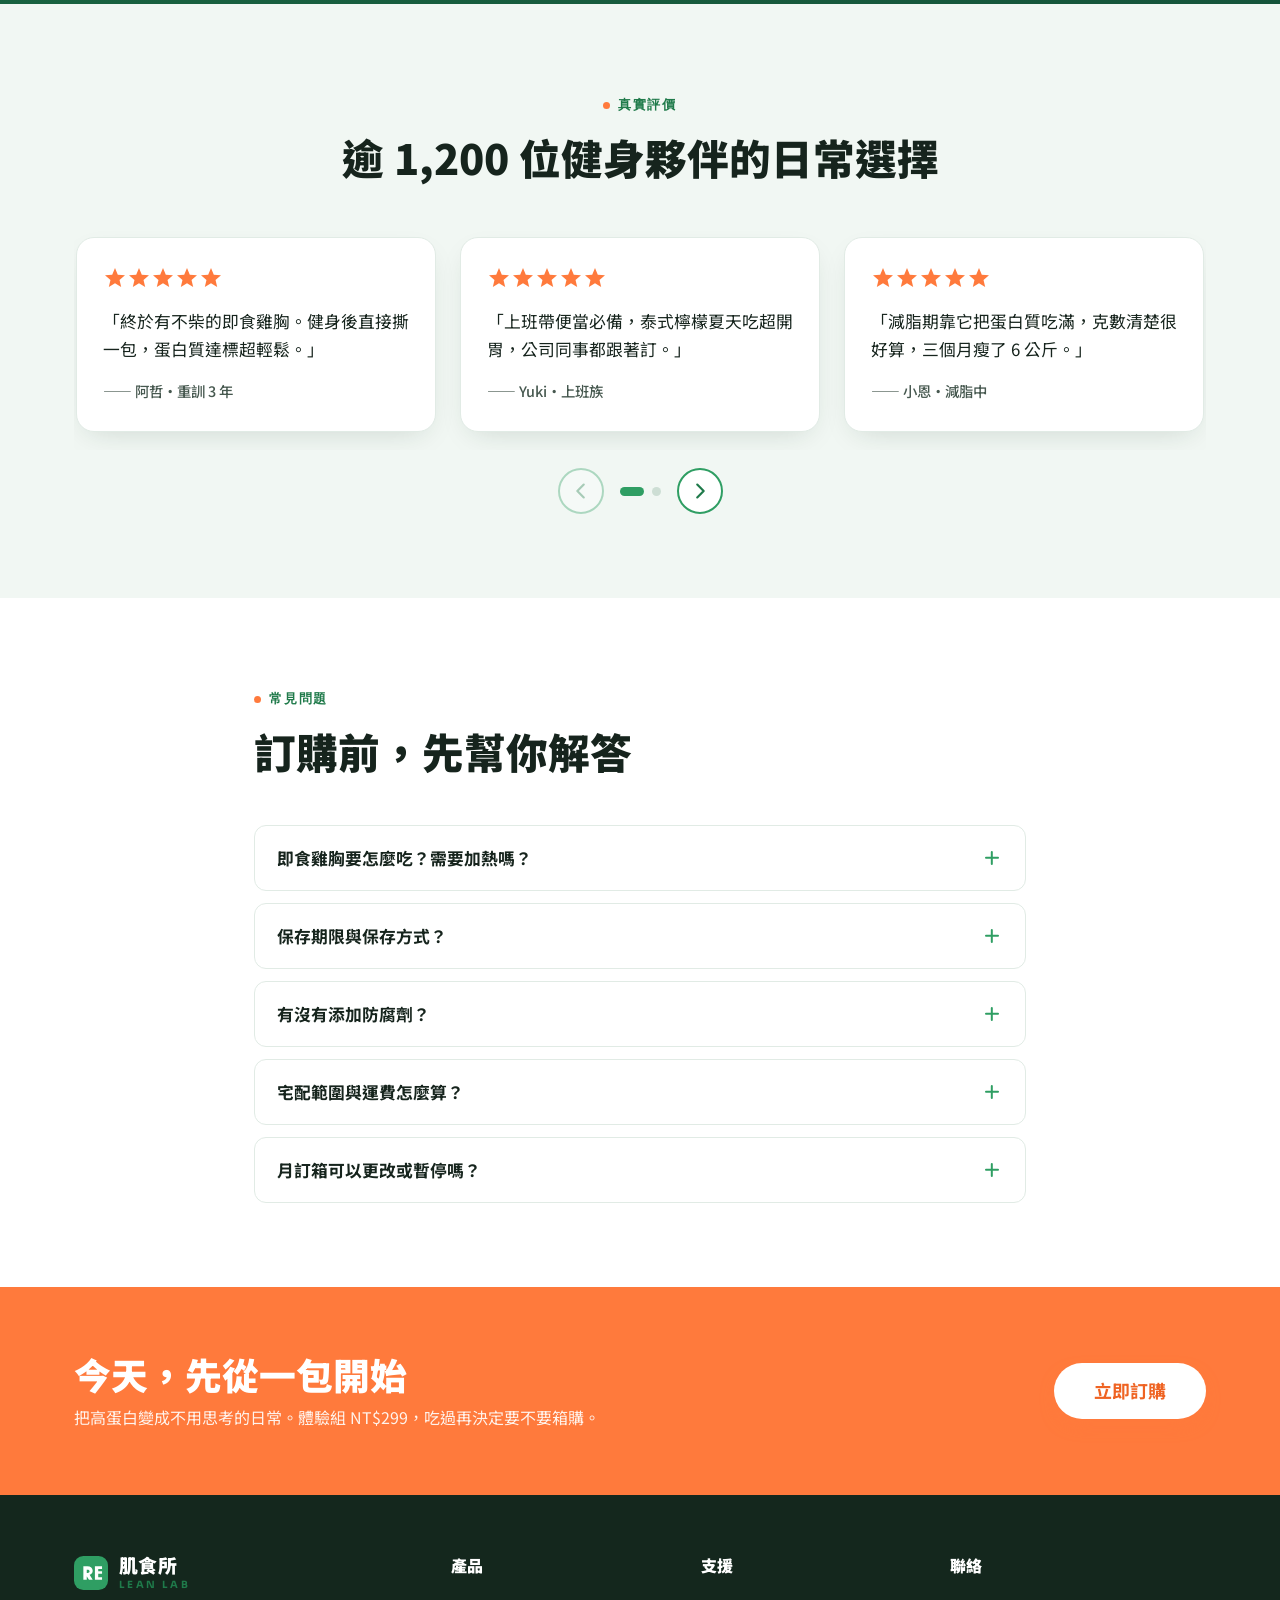
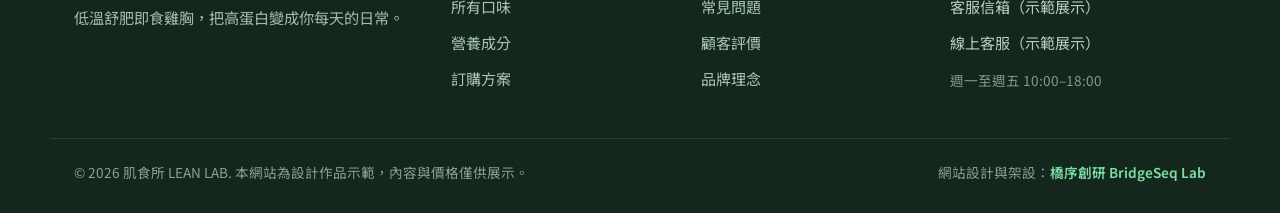
==== commit 4c19364a: "fix(images): 商品卡補齊獨立圖，消除重複 原 6 口味中 closeup×2、products×2 重複用。生成 2 張同風格雞胸特寫 （煙燻/蒜香，白盤大理石俯拍），讓每口味圖片唯一。" ====
--- a/index.html
+++ b/index.html
@@ -212,7 +212,7 @@
           </div>
         </article>
         <article class="card prod">
-          <div class="prod__img"><img src="./images/closeup.webp" alt="煙燻舒肥雞胸" width="600" height="600" loading="lazy"></div>
+          <div class="prod__img"><img src="./images/smoked.webp" alt="煙燻舒肥雞胸" width="600" height="600" loading="lazy"></div>
           <div class="prod__body">
             <h3>美式煙燻</h3>
             <p>低溫煙燻的木質香氣，濃郁有飽足感。當正餐或運動後的犒賞都剛好。</p>
@@ -221,7 +221,7 @@
           </div>
         </article>
         <article class="card prod">
-          <div class="prod__img"><img src="./images/products.webp" alt="蒜香舒肥雞胸" width="600" height="600" loading="lazy"></div>
+          <div class="prod__img"><img src="./images/garlic.webp" alt="蒜香舒肥雞胸" width="600" height="600" loading="lazy"></div>
           <div class="prod__body">
             <h3>金蒜青蔥</h3>
             <p>炒香金蒜與青蔥的台式風味，最下飯的一款，配水煮蛋就是一餐。</p>
--- a/assets/style.css
+++ b/assets/style.css
@@ -139,7 +139,7 @@
 
 /* reviews */
 .reviews{background:var(--mist)}
-.rev-track{display:flex;gap:24px;overflow-x:auto;scroll-snap-type:x mandatory;padding:6px 2px 18px;-webkit-overflow-scrolling:touch;scrollbar-width:none}
+.rev-track{display:flex;gap:24px;overflow-x:auto;scroll-snap-type:none;padding:6px 2px 18px;-webkit-overflow-scrolling:touch;scrollbar-width:none}
 .rev-track::-webkit-scrollbar{display:none}
 .rev{flex:0 0 360px;max-width:88vw;scroll-snap-align:center;padding:28px 26px}
 .stars{display:inline-block;width:120px;height:22px;margin-bottom:12px;--p:100%;background:linear-gradient(90deg,var(--orange) 0 var(--p),#d8e6dd var(--p) 100%);-webkit-mask:url("data:image/svg+xml,%3Csvg xmlns='http://www.w3.org/2000/svg' viewBox='0 0 24 24'%3E%3Cpath d='M12 17.3l-6.18 3.7 1.64-7.03L2 9.24l7.19-.61L12 2l2.81 6.63 7.19.61-5.46 4.73 1.64 7.03z' fill='%23000'/%3E%3C/svg%3E") 0 0/24px 24px repeat-x;mask:url("data:image/svg+xml,%3Csvg xmlns='http://www.w3.org/2000/svg' viewBox='0 0 24 24'%3E%3Cpath d='M12 17.3l-6.18 3.7 1.64-7.03L2 9.24l7.19-.61L12 2l2.81 6.63 7.19.61-5.46 4.73 1.64 7.03z' fill='%23000'/%3E%3C/svg%3E") 0 0/24px 24px repeat-x}
@@ -295,3 +295,14 @@
 @media(max-width:560px){.cactions{flex-direction:column}}
 
 .foot__static{display:block;font-size:.94rem;padding:5px 0;opacity:.9}
+
+/* 輪播控制：拖曳 + 箭頭 + 點 */
+.rev-track{cursor:grab}
+.rev-track.grabbing{cursor:grabbing;scroll-snap-type:none;scroll-behavior:auto;user-select:none}
+.revctrl{display:flex;align-items:center;justify-content:center;gap:16px;margin-top:18px;flex-wrap:wrap}
+.revctrl .rev-dots{margin-top:0}
+.carrow{display:flex;align-items:center;justify-content:center;cursor:pointer;transition:.2s;flex:none}
+.carrow:disabled{opacity:.35;cursor:default}
+
+.carrow{width:46px;height:46px;border-radius:50%;border:2px solid var(--green);background:#fff;color:var(--green-d)}
+.carrow:hover:not(:disabled){background:var(--orange);border-color:var(--orange);color:#fff}
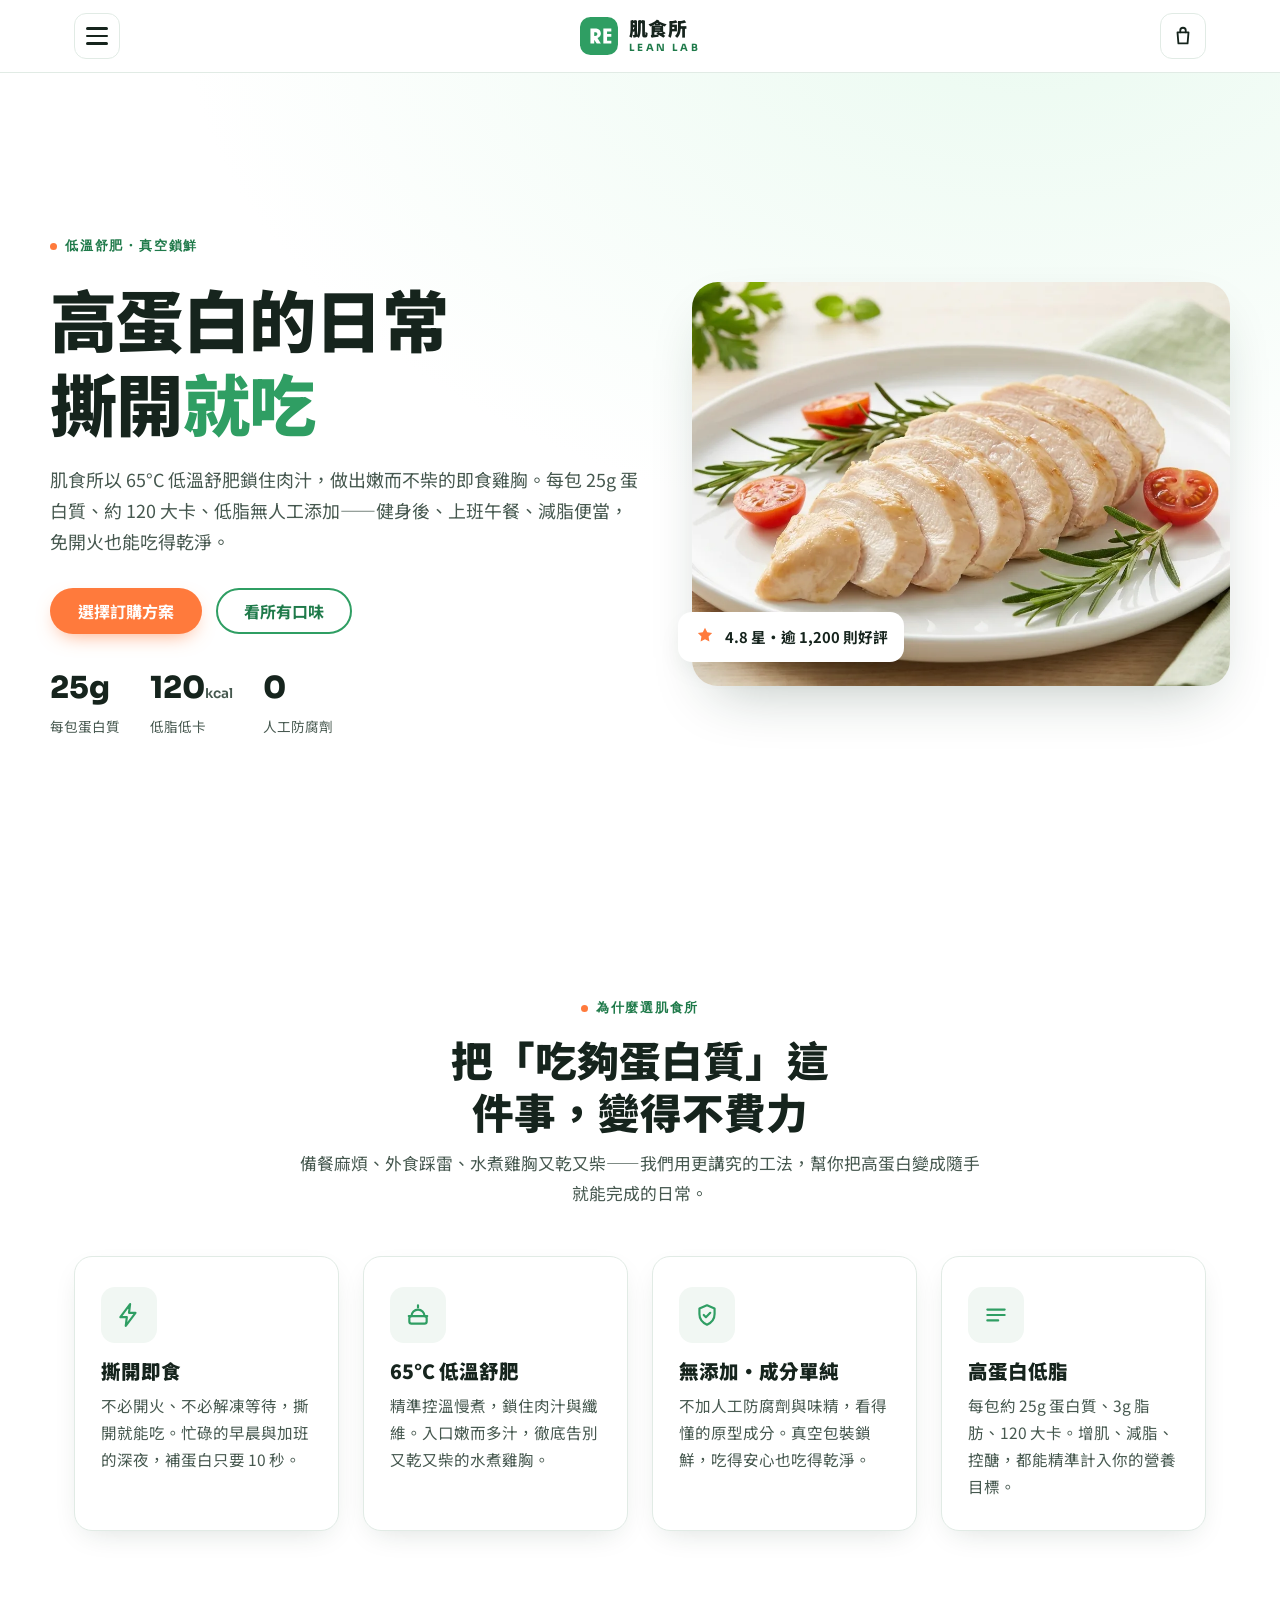
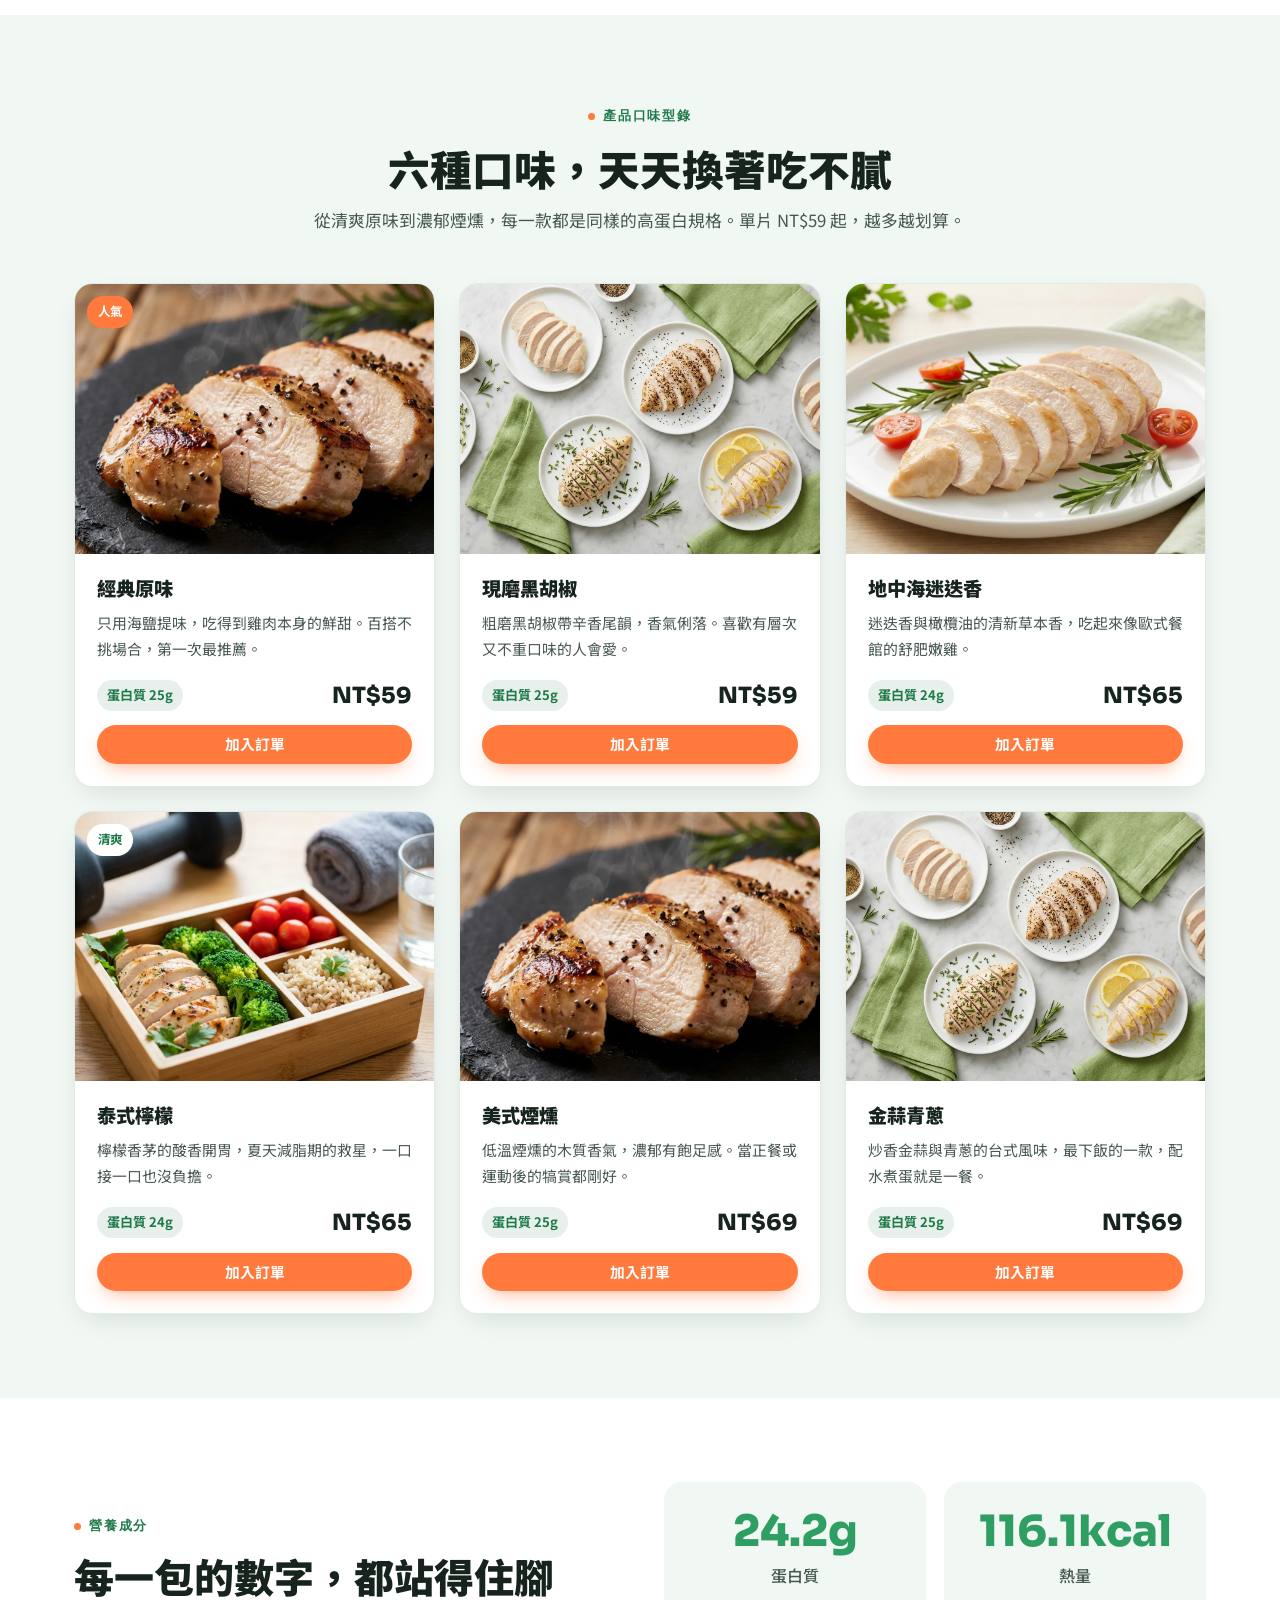
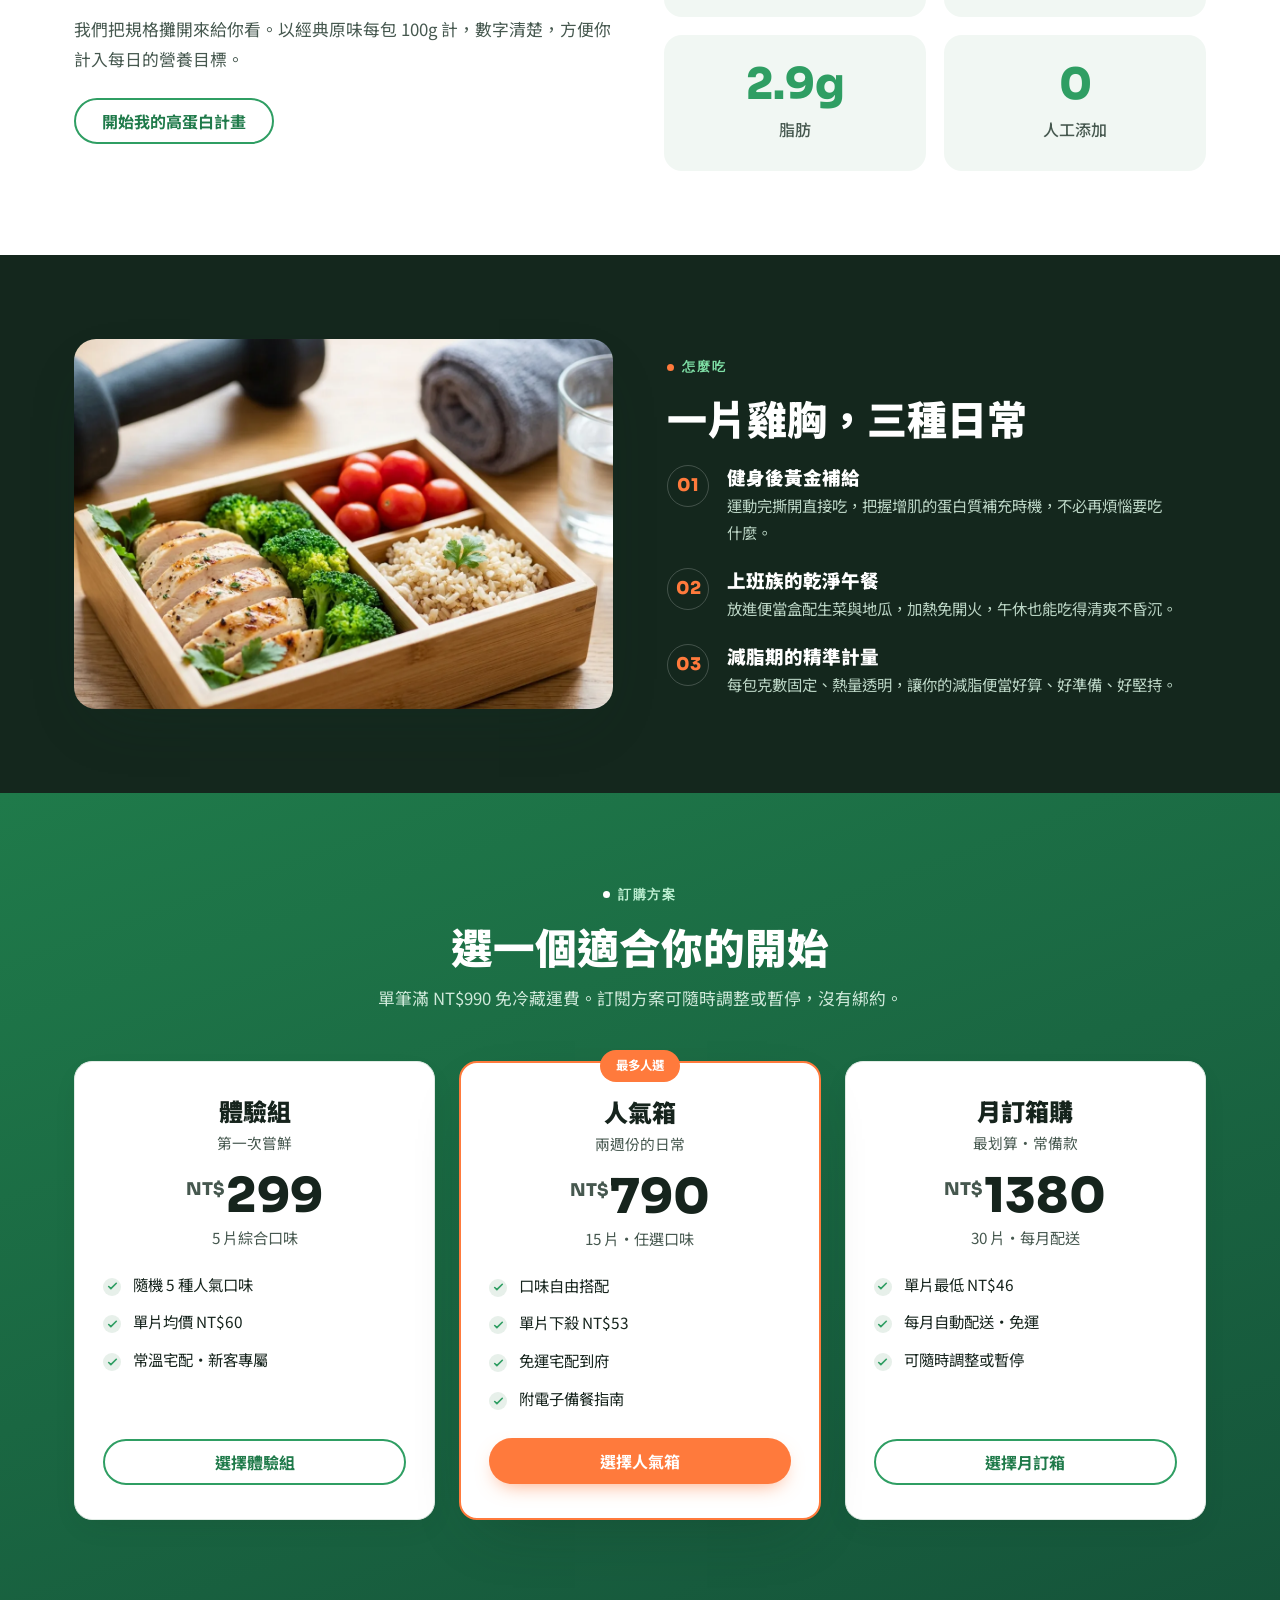
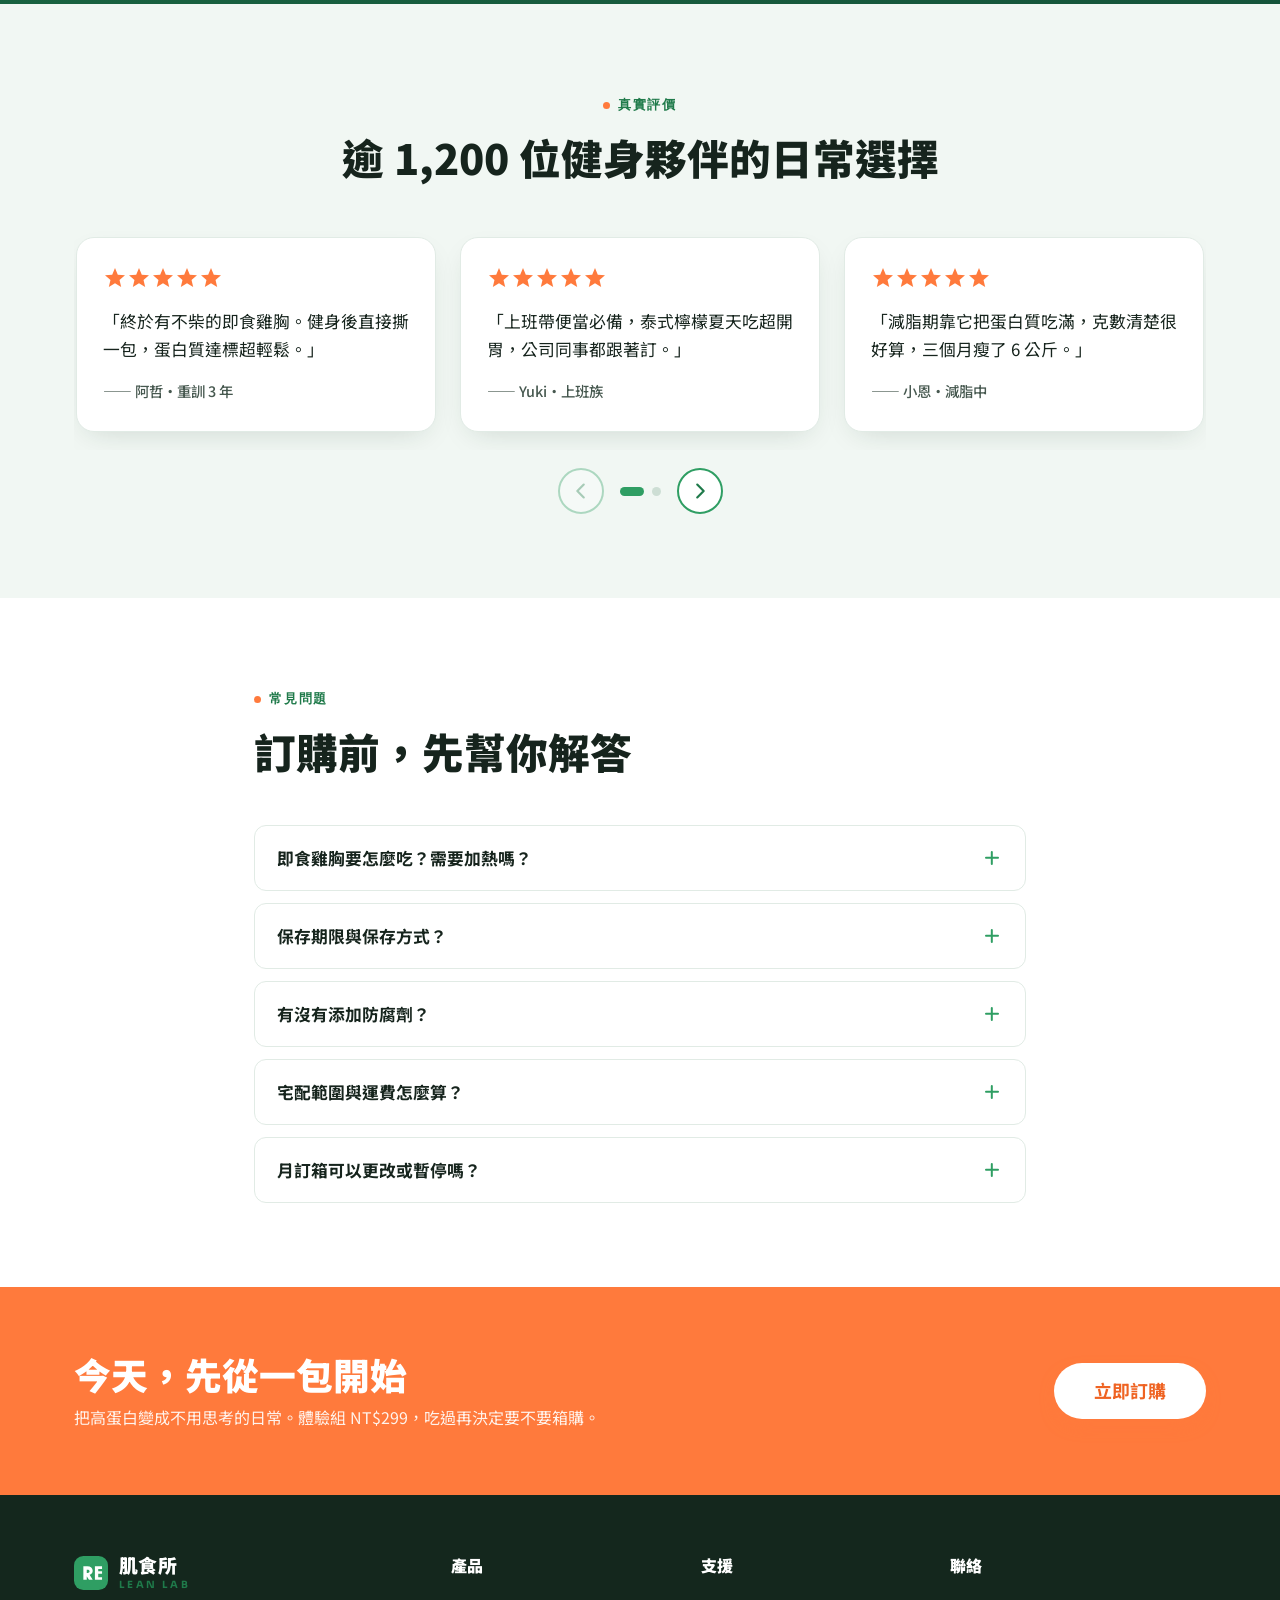
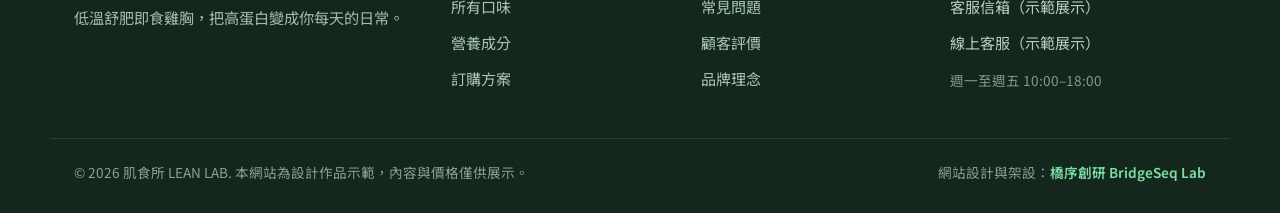
==== commit c478fc48: "標準化 header：漢堡左/Logo置中/購物車右/抽屜選單" ====
--- a/index.html
+++ b/index.html
@@ -88,6 +88,7 @@
 
 <header class="nav" id="top">
   <div class="wrap nav__in">
+    <button class="burger" id="burger" aria-label="開啟選單" aria-expanded="false" aria-controls="menu"><span></span><span></span><span></span></button>
     <a class="brand" href="#top" aria-label="肌食所 LEAN LAB 首頁">
       <svg class="brand__mk" viewBox="0 0 40 40" width="38" height="38" aria-hidden="true"><rect width="40" height="40" rx="11" fill="#2f9e63"/><path d="M11 28V12h4.6c4 0 6.4 2 6.4 5.4 0 2.4-1.3 4-3.6 4.7L22 28h-4.4l-3-4.7H15V28h-4zm4-8h.9c1.5 0 2.4-.7 2.4-2s-.9-1.9-2.4-1.9H15V20z" fill="#fff"/><path d="M24.6 28V12H33v3.2h-4.5v2.6H33v3.1h-4.5V25H33v3h-8.4z" fill="#fff"/></svg>
       <span class="brand__tx"><b>肌食所</b><i>LEAN LAB</i></span>
@@ -100,10 +101,6 @@
       <a href="#reviews">真實評價</a>
       <a href="#faq">常見問題</a>
     </nav>
-    <a class="btn btn--cta nav__cta" href="#plans">立即訂購</a>
-    <button class="burger" id="burger" aria-label="開啟選單" aria-expanded="false" aria-controls="menu">
-      <span></span><span></span><span></span>
-    </button>
   </div>
 </header>
 
@@ -212,7 +209,7 @@
           </div>
         </article>
         <article class="card prod">
-          <div class="prod__img"><img src="./images/smoked.webp" alt="煙燻舒肥雞胸" width="600" height="600" loading="lazy"></div>
+          <div class="prod__img"><img src="./images/closeup.webp" alt="煙燻舒肥雞胸" width="600" height="600" loading="lazy"></div>
           <div class="prod__body">
             <h3>美式煙燻</h3>
             <p>低溫煙燻的木質香氣，濃郁有飽足感。當正餐或運動後的犒賞都剛好。</p>
@@ -221,7 +218,7 @@
           </div>
         </article>
         <article class="card prod">
-          <div class="prod__img"><img src="./images/garlic.webp" alt="蒜香舒肥雞胸" width="600" height="600" loading="lazy"></div>
+          <div class="prod__img"><img src="./images/products.webp" alt="蒜香舒肥雞胸" width="600" height="600" loading="lazy"></div>
           <div class="prod__body">
             <h3>金蒜青蔥</h3>
             <p>炒香金蒜與青蔥的台式風味，最下飯的一款，配水煮蛋就是一餐。</p>
--- a/assets/style.css
+++ b/assets/style.css
@@ -306,3 +306,22 @@
 
 .carrow{width:46px;height:46px;border-radius:50%;border:2px solid var(--green);background:#fff;color:var(--green-d)}
 .carrow:hover:not(:disabled){background:var(--orange);border-color:var(--orange);color:#fff}
+
+/* header 選單靠右・排版優化 */
+.nav__in{gap:14px}
+.menu{margin-left:auto;gap:clamp(3px,.55vw,9px)}
+.menu a{padding:8px 12px}
+.nav__cta{margin-left:16px}
+.cartbtn{margin-left:8px}
+
+@media(max-width:1080px){.menu{display:none}.burger{display:flex}}
+
+
+/* ===== 標準 header：漢堡左／Logo置中／購物車右／抽屜選單（覆寫，2026-06-25） ===== */
+.nav__in{justify-content:space-between;position:relative;gap:14px}
+.nav__in .brand{position:absolute;left:50%;transform:translateX(-50%);margin:0}
+.burger{display:flex!important;flex:none;margin-left:0!important}
+.menu{display:none!important;margin-left:0!important}
+.menu.open{display:flex!important;position:fixed;inset:72px 0 auto 0;flex-direction:column;gap:0;background:#fff;border-bottom:1px solid var(--line);padding:10px 24px 22px;box-shadow:var(--shadow);transform:none!important;z-index:99}
+.menu.open a{padding:13px 6px;font-size:1.05rem;border-bottom:1px solid var(--line)}
+.cartbtn{margin-left:0!important}
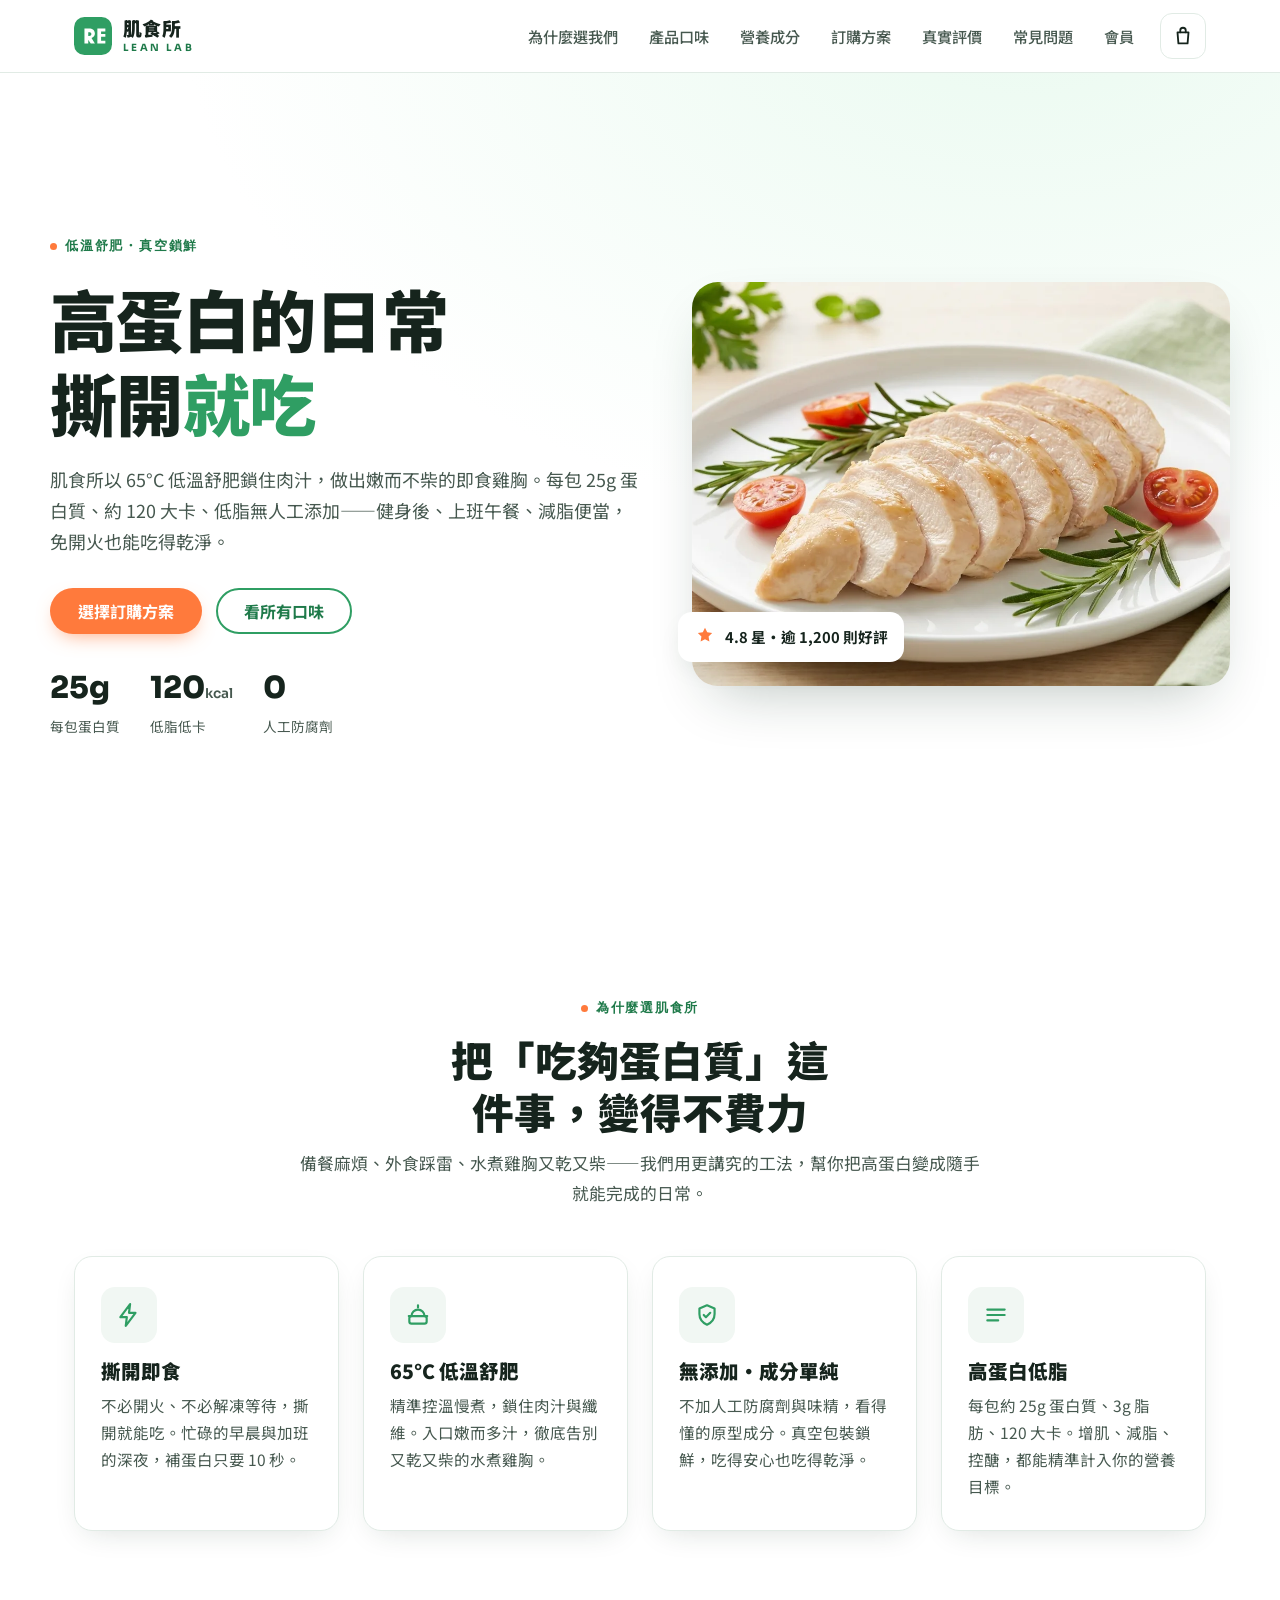
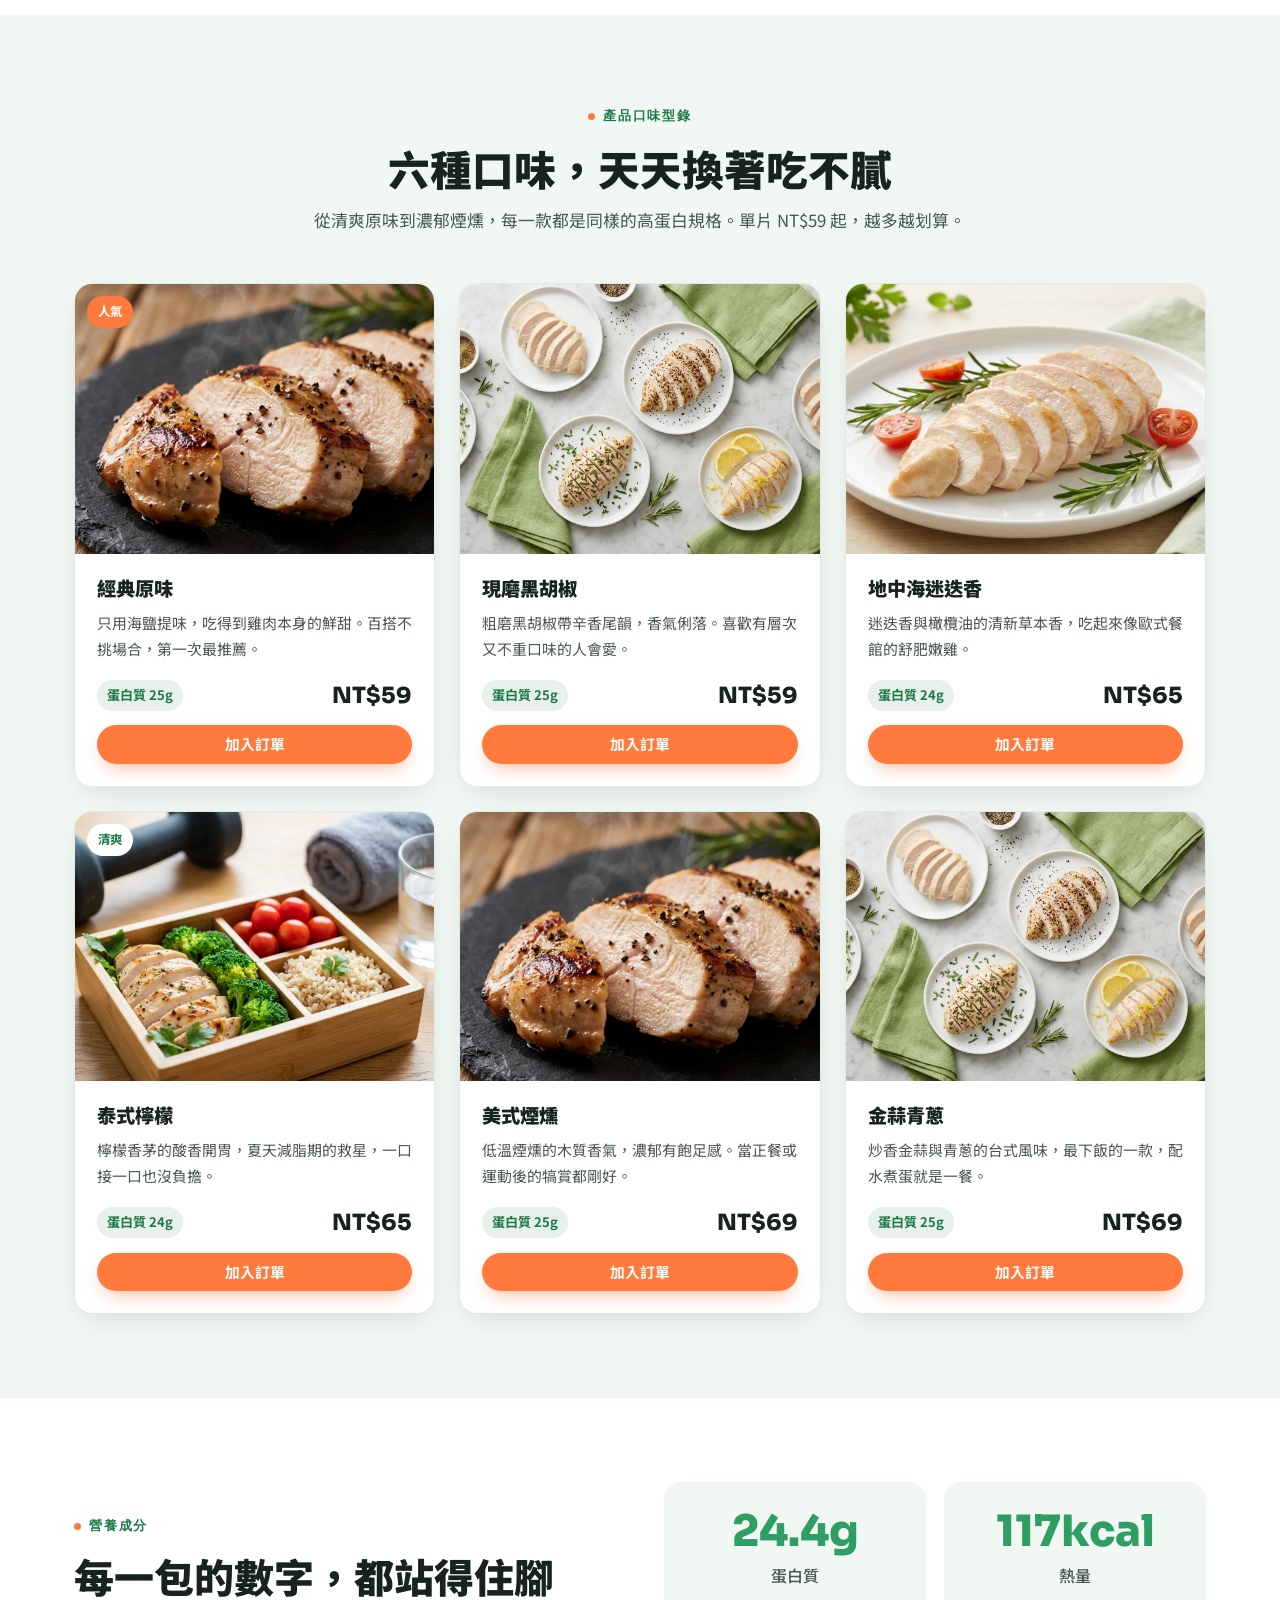
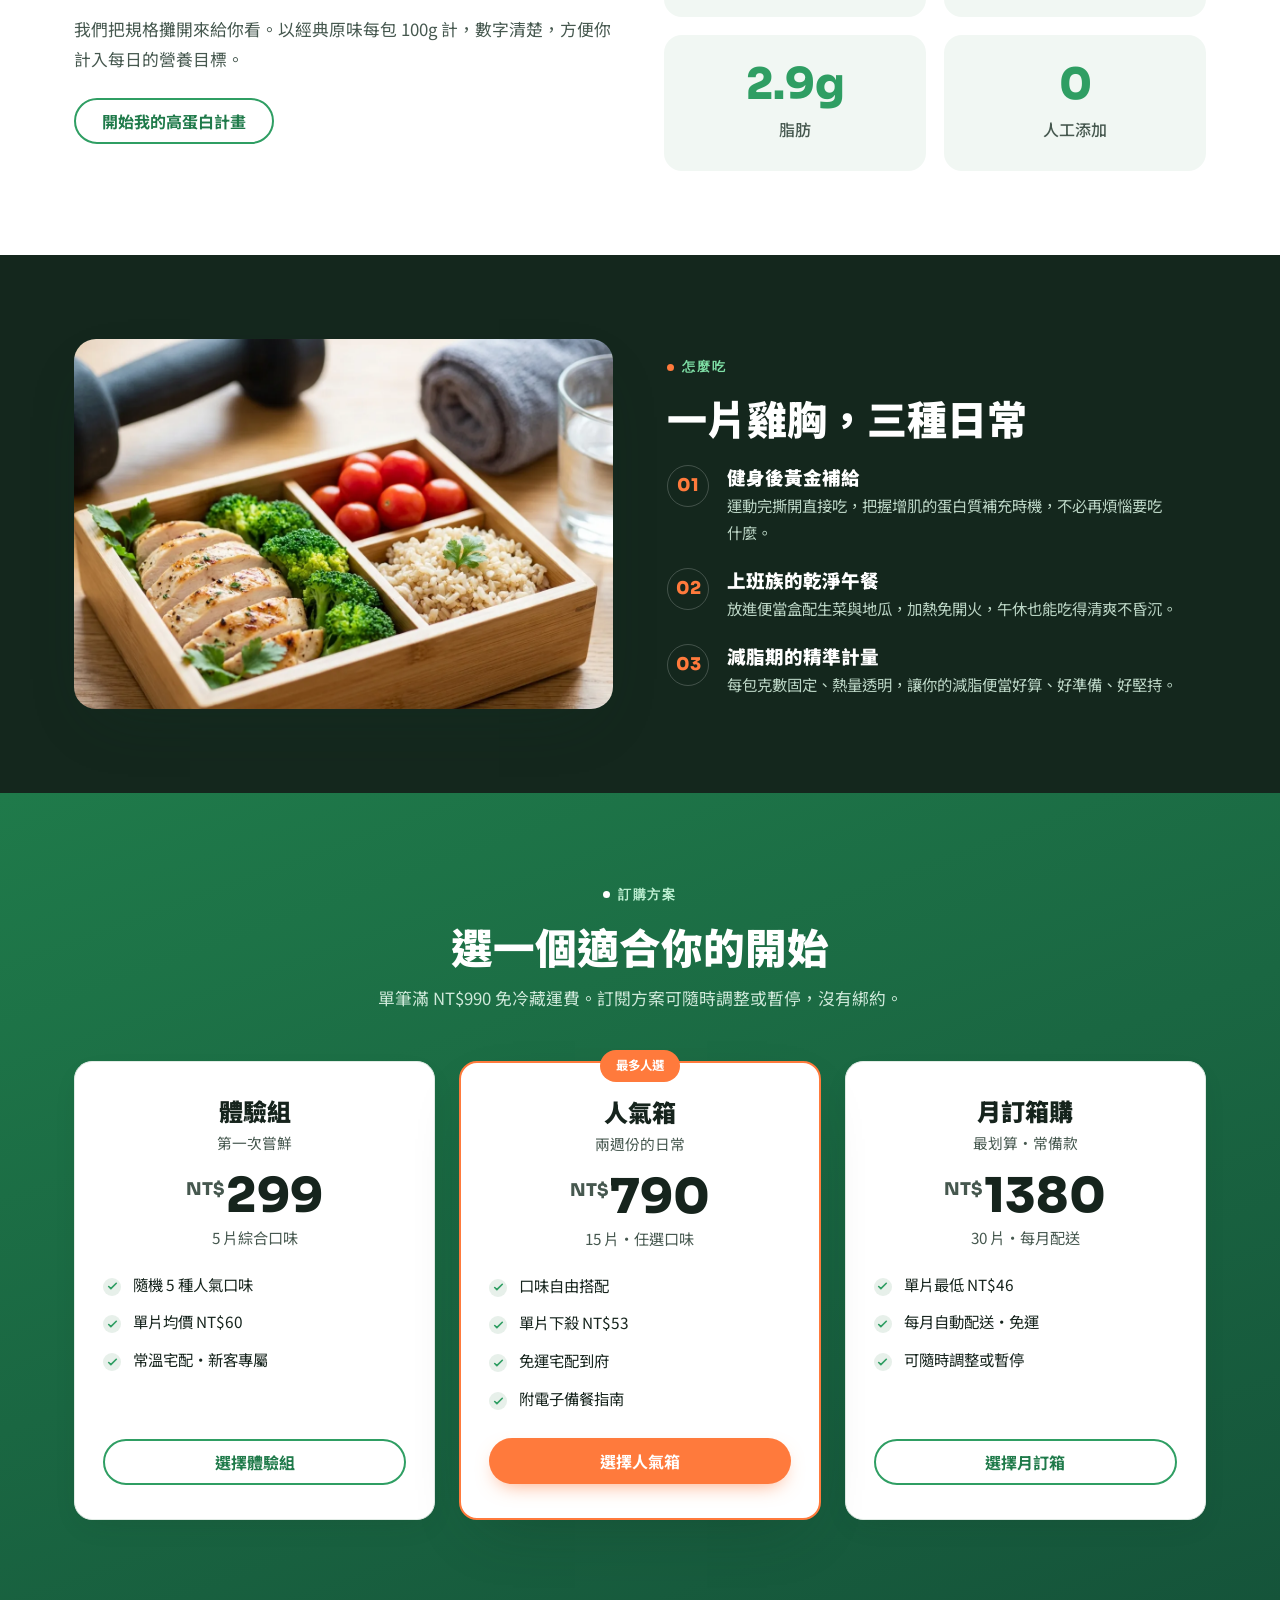
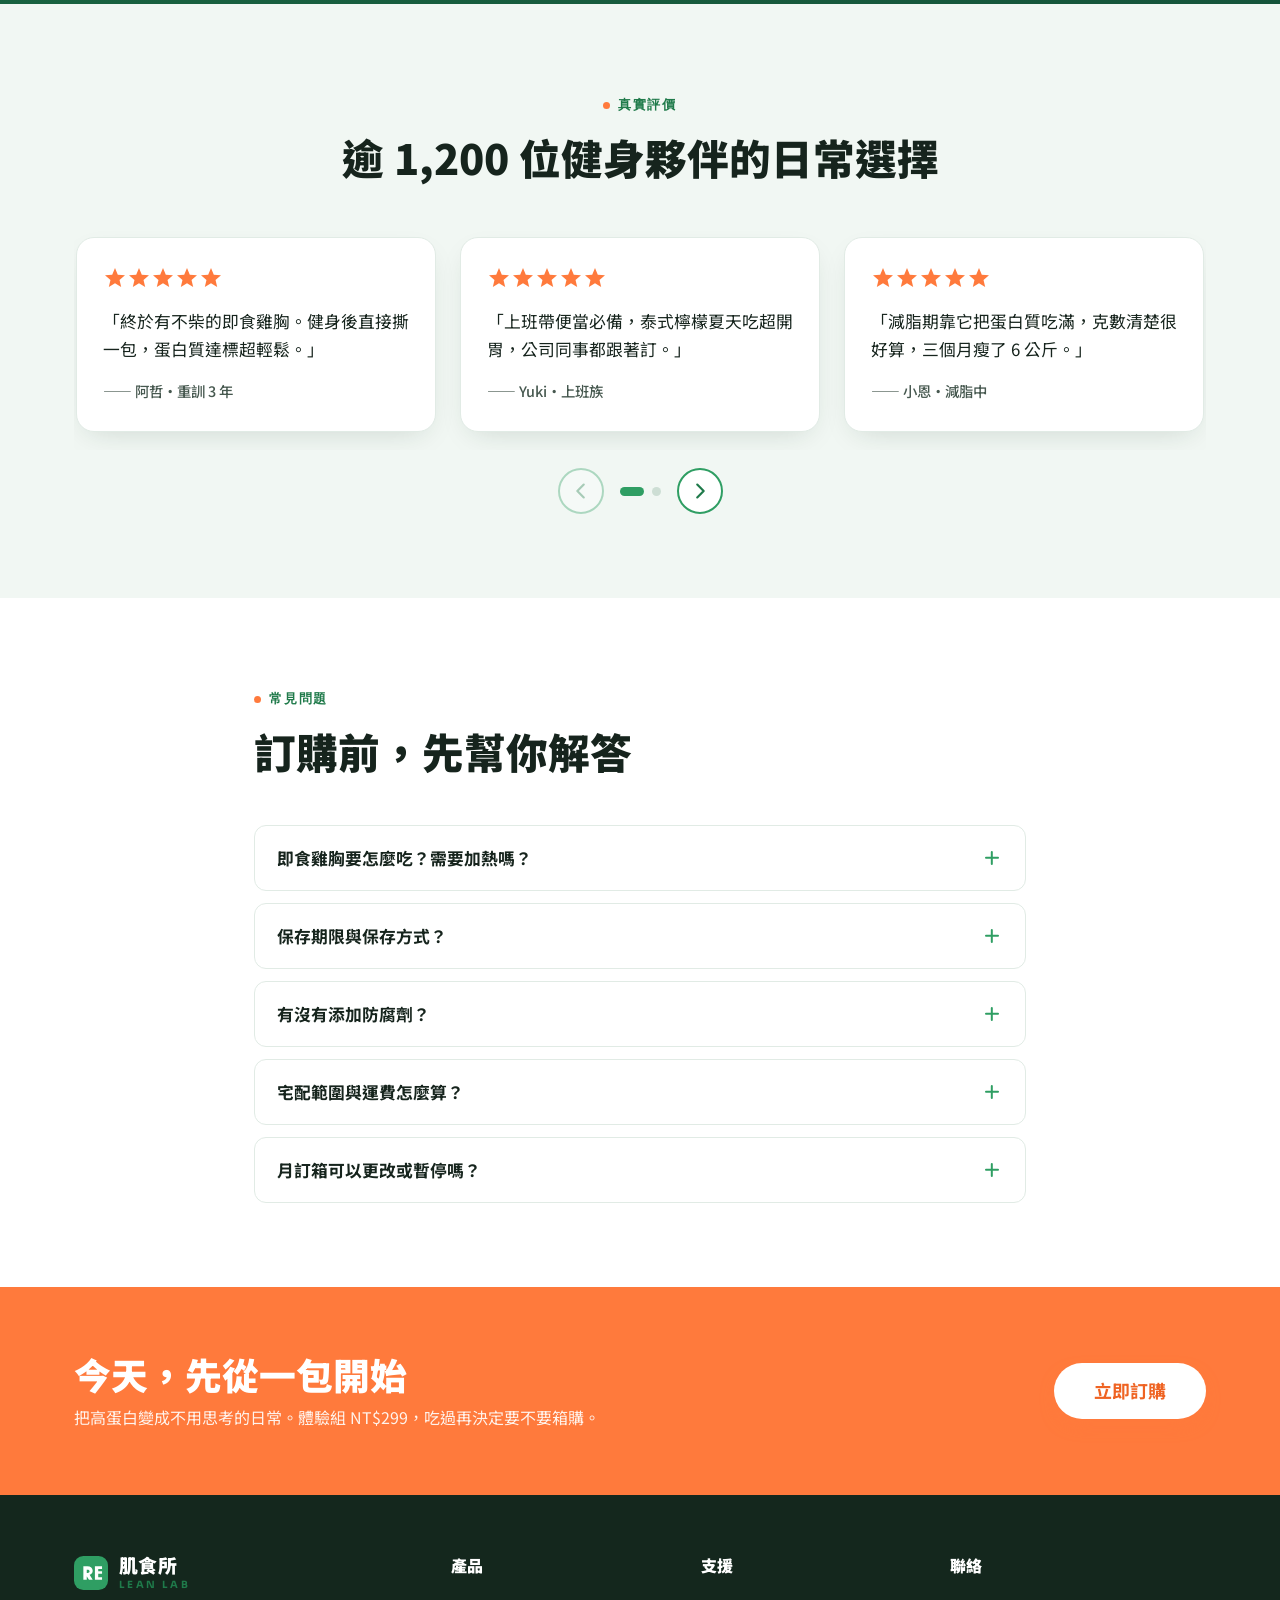
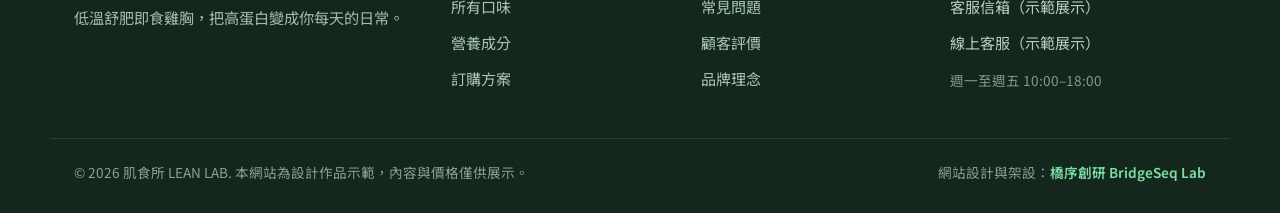
==== commit 78f22635: "規範:電腦版 Logo左+橫向導覽(覆寫漢堡置中)、新增會員中心 member.html、css cache-bust" ====
--- a/index.html
+++ b/index.html
@@ -20,7 +20,7 @@
 <link rel="preconnect" href="https://fonts.googleapis.com">
 <link rel="preconnect" href="https://fonts.gstatic.com" crossorigin>
 <link href="https://fonts.googleapis.com/css2?family=Sora:wght@500;600;700;800&family=Noto+Sans+TC:wght@400;500;700;900&display=swap" rel="stylesheet">
-<link rel="stylesheet" href="./assets/style.css">
+<link rel="stylesheet" href="./assets/style.css?v=2">
 <script type="application/ld+json">
 {
   "@context": "https://schema.org",
@@ -100,7 +100,7 @@
       <a href="#plans">訂購方案</a>
       <a href="#reviews">真實評價</a>
       <a href="#faq">常見問題</a>
-    </nav>
+    <a href="./member.html">會員</a></nav>
   </div>
 </header>
 
--- a/assets/style.css
+++ b/assets/style.css
@@ -325,3 +325,17 @@
 .menu.open{display:flex!important;position:fixed;inset:72px 0 auto 0;flex-direction:column;gap:0;background:#fff;border-bottom:1px solid var(--line);padding:10px 24px 22px;box-shadow:var(--shadow);transform:none!important;z-index:99}
 .menu.open a{padding:13px 6px;font-size:1.05rem;border-bottom:1px solid var(--line)}
 .cartbtn{margin-left:0!important}
+
+
+/* 購物車「繼續購物」外框鈕 */
+.cbtn-ghost{width:100%;margin-top:10px;display:inline-flex;align-items:center;justify-content:center;background:transparent;color:var(--c-ink);border:1px solid var(--c-line);border-radius:30px;padding:11px 20px;font-family:var(--tc);font-weight:500;font-size:.98rem;cursor:pointer;transition:.2s}
+.cbtn-ghost:hover{border-color:var(--c-accent);color:var(--c-accent)}
+
+
+/* 規範:電腦版 Logo 左 + 橫向導覽(覆寫舊「漢堡置中／Logo置中」標準 header,2026-06-26) */
+@media(min-width:861px){
+  .nav__in{justify-content:space-between!important}
+  .nav__in .brand{position:static!important;left:auto!important;transform:none!important;margin:0!important}
+  .menu{display:flex!important;flex-direction:row!important;position:static!important;inset:auto!important;transform:none!important;background:none!important;border:0!important;box-shadow:none!important;padding:0!important;margin-left:auto!important}
+  .burger{display:none!important}
+}
